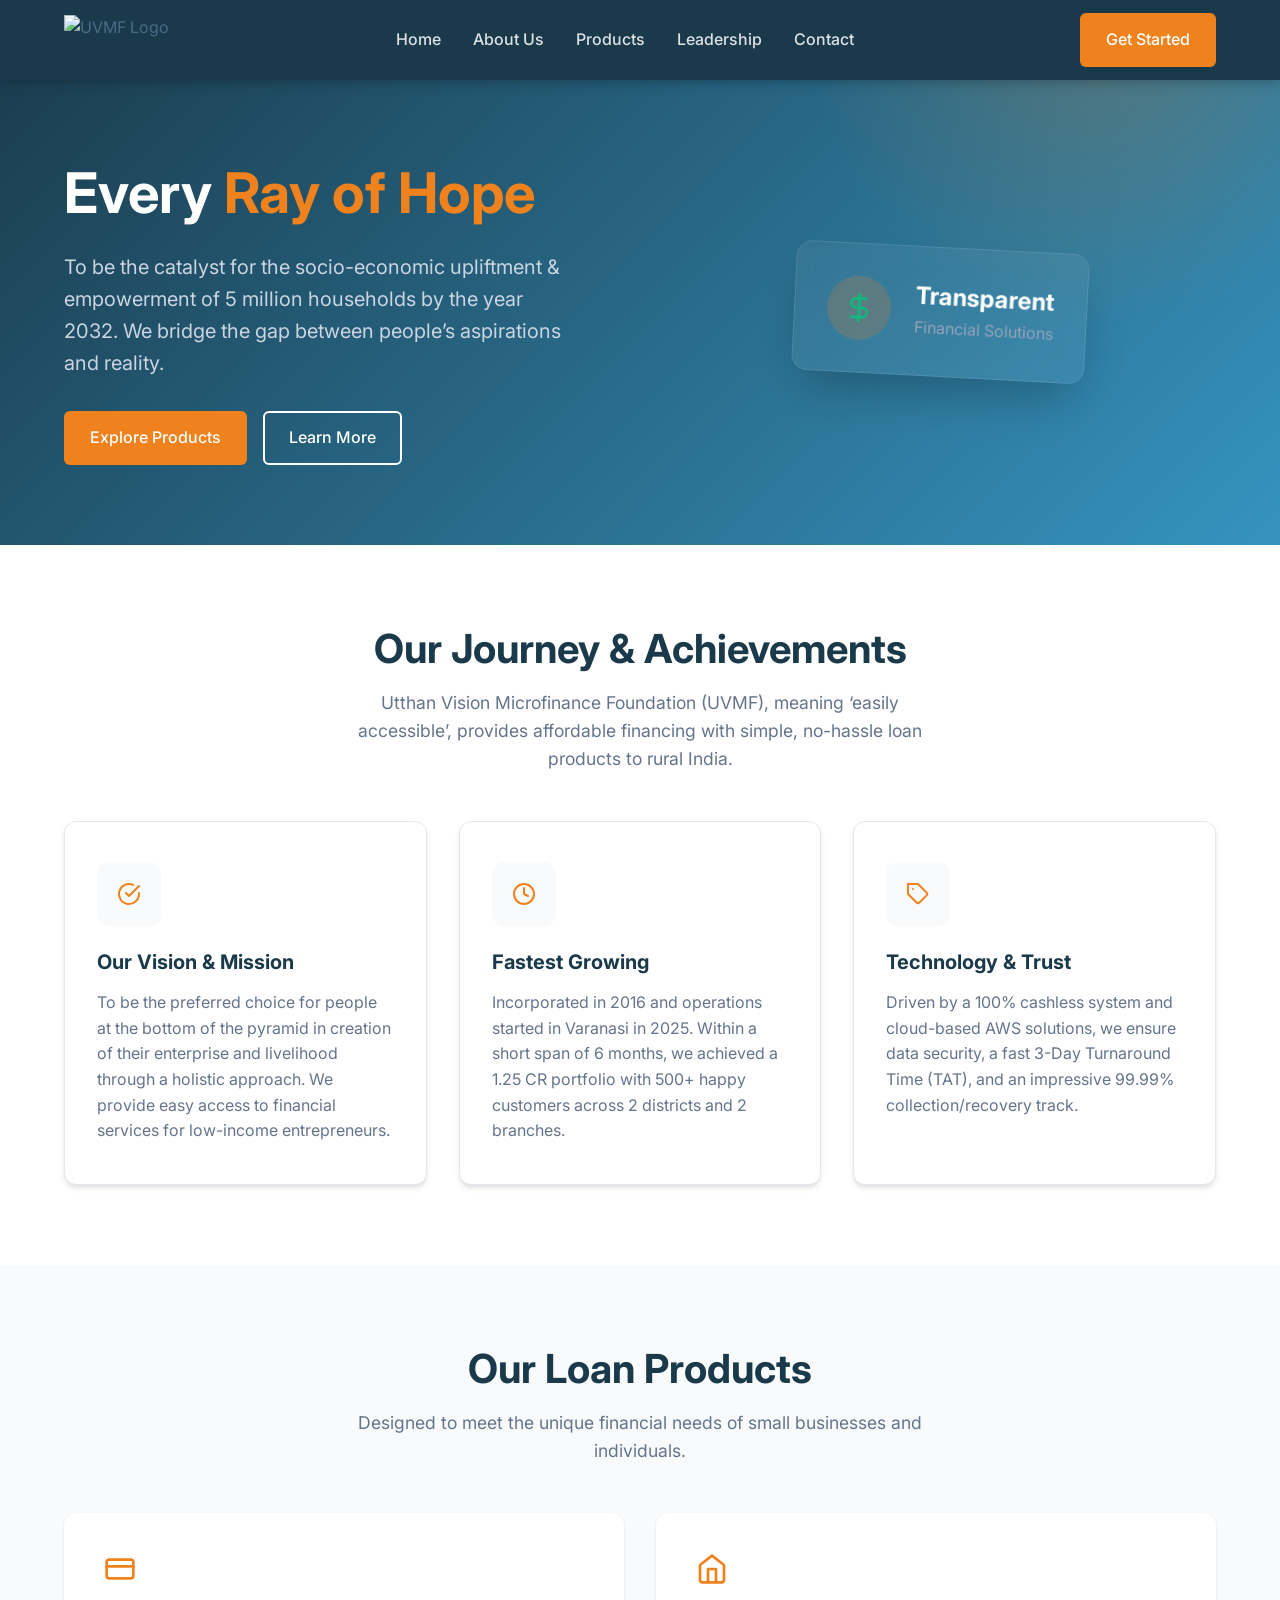
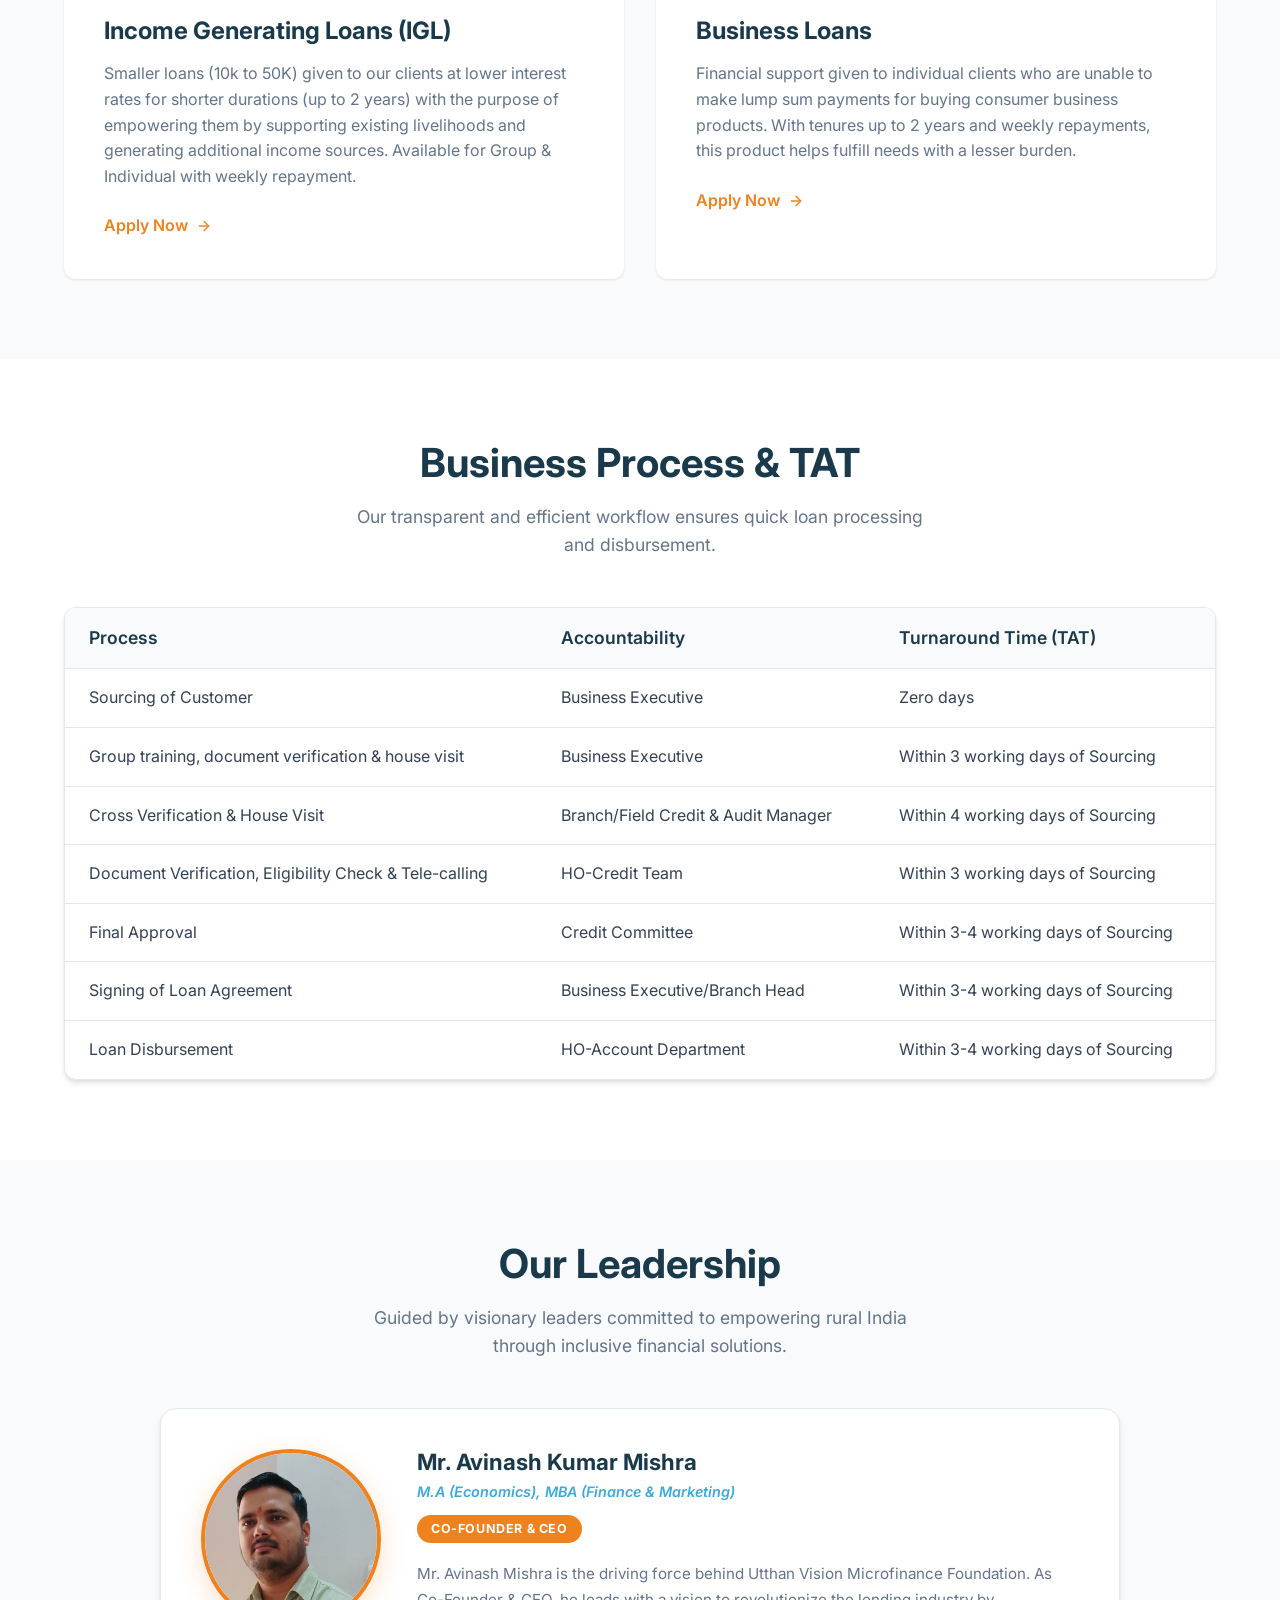
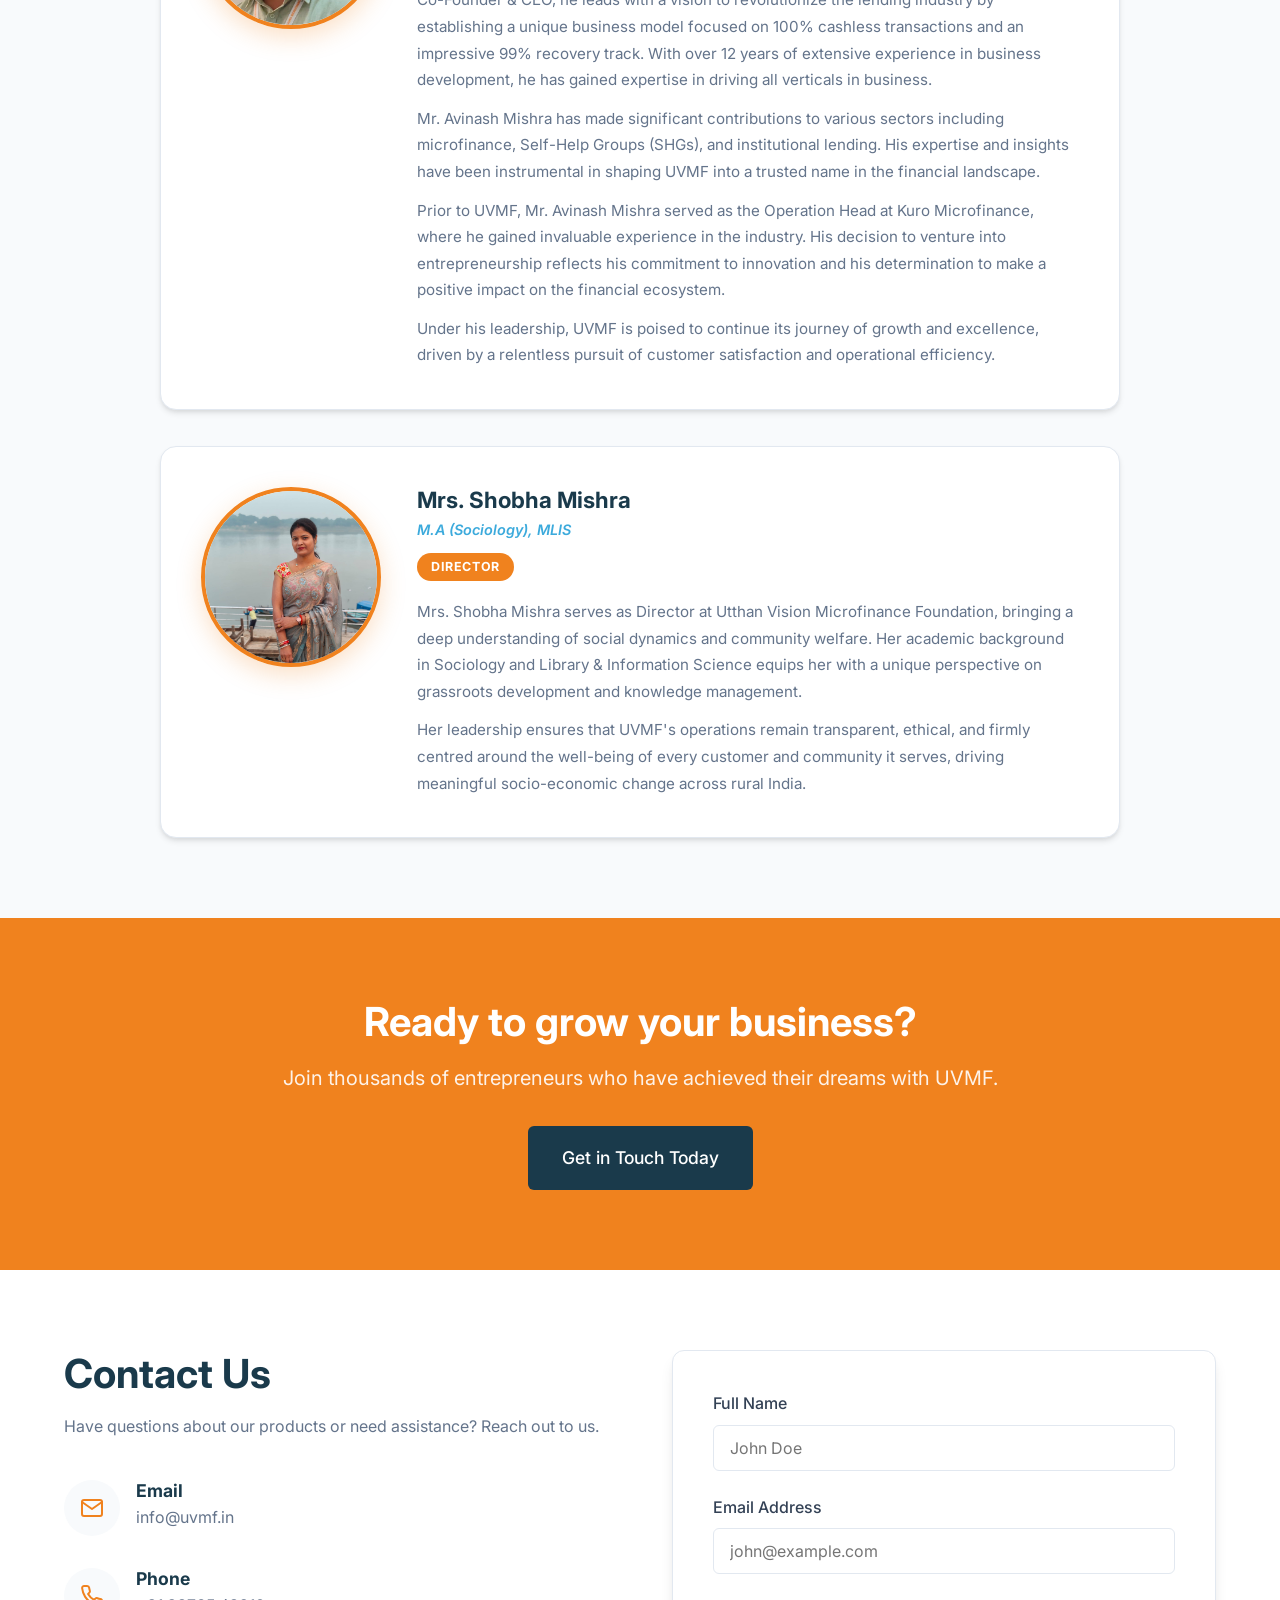
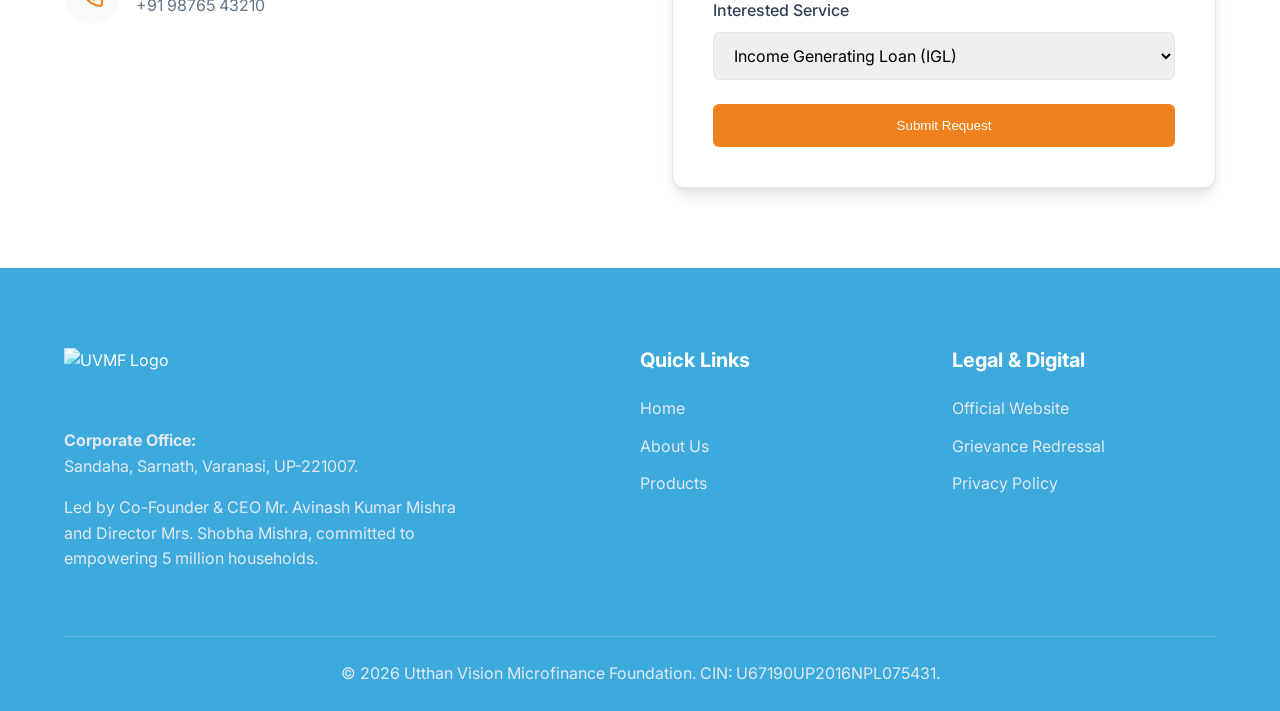
==== index.html @ 4f8762d7 "leadership" ====
<!DOCTYPE html>
<html lang="en">
<head>
    <meta charset="UTF-8">
    <meta name="viewport" content="width=device-width, initial-scale=1.0">
    <title>Utthan Vision Microfinance Foundation (UVMF)</title>
    <meta name="description" content="Utthan Vision Microfinance Foundation provides financial assistance and banking services to rural India, empowering entrepreneurs and small businesses.">
    <link rel="preconnect" href="https://fonts.googleapis.com">
    <link rel="preconnect" href="https://fonts.gstatic.com" crossorigin>
    <link href="https://fonts.googleapis.com/css2?family=Inter:wght@300;400;500;600;700&display=swap" rel="stylesheet">
    <link rel="stylesheet" href="styles.css">
</head>
<body>

    <!-- Header Navigation -->
    <header class="header">
        <div class="container header-container">
            <a href="#" class="logo">
                <img src="images/logo.png" alt="UVMF Logo" class="logo-img" style="height: 50px; width: auto; object-fit: contain;">
            </a>
            
            <nav class="navbar">
                <ul class="nav-links">
                    <li><a href="#home">Home</a></li>
                    <li><a href="#about">About Us</a></li>
                    <li><a href="#products">Products</a></li>
                    <li><a href="#leadership">Leadership</a></li>
                    <li><a href="#contact">Contact</a></li>
                </ul>
            </nav>

            <a href="#contact" class="btn btn-primary header-cta">Get Started</a>
            
            <button class="mobile-menu-btn" aria-label="Toggle menu">
                <svg width="24" height="24" viewBox="0 0 24 24" fill="none" stroke="currentColor" stroke-width="2" stroke-linecap="round" stroke-linejoin="round">
                    <line x1="3" y1="12" x2="21" y2="12"></line>
                    <line x1="3" y1="6" x2="21" y2="6"></line>
                    <line x1="3" y1="18" x2="21" y2="18"></line>
                </svg>
            </button>
        </div>
    </header>

    <!-- Mobile Menu Overlay -->
    <div class="mobile-menu-overlay">
        <div class="mobile-menu-content">
            <button class="close-menu-btn" aria-label="Close menu">
                <svg width="24" height="24" viewBox="0 0 24 24" fill="none" stroke="currentColor" stroke-width="2" stroke-linecap="round" stroke-linejoin="round">
                    <line x1="18" y1="6" x2="6" y2="18"></line>
                    <line x1="6" y1="6" x2="18" y2="18"></line>
                </svg>
            </button>
            <ul class="mobile-nav-links">
                <li><a href="#home">Home</a></li>
                <li><a href="#about">About Us</a></li>
                <li><a href="#products">Products</a></li>
                <li><a href="#leadership">Leadership</a></li>
                <li><a href="#contact">Contact</a></li>
            </ul>
        </div>
    </div>

    <main>
        <!-- Hero Section -->
        <section id="home" class="hero">
            <div class="hero-bg-overlay"></div>
            <div class="container hero-container">
                <div class="hero-content">
                    <h1>Every <span class="highlight">Ray of Hope</span></h1>
                    <p>To be the catalyst for the socio-economic upliftment & empowerment of 5 million households by the year 2032. We bridge the gap between people’s aspirations and reality.</p>
                    <div class="hero-buttons">
                        <a href="#products" class="btn btn-primary">Explore Products</a>
                        <a href="#about" class="btn btn-outline">Learn More</a>
                    </div>
                </div>
                <div class="hero-image">
                    <div class="glass-card stat-card">
                        <div class="stat-icon">
                            <svg width="32" height="32" viewBox="0 0 24 24" fill="none" stroke="#10b981" stroke-width="2" stroke-linecap="round" stroke-linejoin="round">
                                <path d="M12 2v20M17 5H9.5a3.5 3.5 0 0 0 0 7h5a3.5 3.5 0 0 1 0 7H6"></path>
                            </svg>
                        </div>
                        <div class="stat-info">
                            <h3>Transparent</h3>
                            <p>Financial Solutions</p>
                        </div>
                    </div>
                </div>
            </div>
        </section>

        <!-- About Section -->
        <section id="about" class="about section-padding">
            <div class="container">
                <div class="section-title">
                    <h2>Our Journey & Achievements</h2>
                    <p>Utthan Vision Microfinance Foundation (UVMF), meaning ‘easily accessible’, provides affordable financing with simple, no-hassle loan products to rural India.</p>
                </div>

                <div class="about-grid">
                    <div class="about-card">
                        <div class="icon-wrapper">
                            <svg width="24" height="24" viewBox="0 0 24 24" fill="none" stroke="currentColor" stroke-width="2" stroke-linecap="round" stroke-linejoin="round"><path d="M22 11.08V12a10 10 0 1 1-5.93-9.14"></path><polyline points="22 4 12 14.01 9 11.01"></polyline></svg>
                        </div>
                        <h3>Our Vision & Mission</h3>
                        <p>To be the preferred choice for people at the bottom of the pyramid in creation of their enterprise and livelihood through a holistic approach. We provide easy access to financial services for low-income entrepreneurs.</p>
                    </div>
                    
                    <div class="about-card">
                        <div class="icon-wrapper">
                            <svg width="24" height="24" viewBox="0 0 24 24" fill="none" stroke="currentColor" stroke-width="2" stroke-linecap="round" stroke-linejoin="round"><circle cx="12" cy="12" r="10"></circle><polyline points="12 6 12 12 16 14"></polyline></svg>
                        </div>
                        <h3>Fastest Growing</h3>
                        <p>Incorporated in 2016 and operations started in Varanasi in 2025. Within a short span of 6 months, we achieved a 1.25 CR portfolio with 500+ happy customers across 2 districts and 2 branches.</p>
                    </div>
                    
                    <div class="about-card">
                        <div class="icon-wrapper">
                            <svg width="24" height="24" viewBox="0 0 24 24" fill="none" stroke="currentColor" stroke-width="2" stroke-linecap="round" stroke-linejoin="round"><path d="M20.59 13.41l-7.17 7.17a2 2 0 0 1-2.83 0L2 12V2h10l8.59 8.59a2 2 0 0 1 0 2.82z"></path><line x1="7" y1="7" x2="7.01" y2="7"></line></svg>
                        </div>
                        <h3>Technology & Trust</h3>
                        <p>Driven by a 100% cashless system and cloud-based AWS solutions, we ensure data security, a fast 3-Day Turnaround Time (TAT), and an impressive 99.99% collection/recovery track.</p>
                    </div>
                </div>
            </div>
        </section>

        <!-- Products Section -->
        <section id="products" class="products section-padding bg-light">
            <div class="container">
                <div class="section-title">
                    <h2>Our Loan Products</h2>
                    <p>Designed to meet the unique financial needs of small businesses and individuals.</p>
                </div>

                <div class="products-grid" style="grid-template-columns: repeat(2, 1fr);">
                    <!-- Product 1 -->
                    <div class="product-card">
                        <div class="product-icon">
                            <svg width="32" height="32" viewBox="0 0 24 24" fill="none" stroke="currentColor" stroke-width="2" stroke-linecap="round" stroke-linejoin="round"><rect x="2" y="5" width="20" height="14" rx="2"></rect><line x1="2" y1="10" x2="22" y2="10"></line></svg>
                        </div>
                        <h3>Income Generating Loans (IGL)</h3>
                        <p>Smaller loans (10k to 50K) given to our clients at lower interest rates for shorter durations (up to 2 years) with the purpose of empowering them by supporting existing livelihoods and generating additional income sources. Available for Group & Individual with weekly repayment.</p>
                        <a href="#contact" class="btn-link">Apply Now 
                            <svg width="16" height="16" viewBox="0 0 24 24" fill="none" stroke="currentColor" stroke-width="2" stroke-linecap="round" stroke-linejoin="round"><line x1="5" y1="12" x2="19" y2="12"></line><polyline points="12 5 19 12 12 19"></polyline></svg>
                        </a>
                    </div>

                    <!-- Product 2 -->
                    <div class="product-card">
                        <div class="product-icon">
                            <svg width="32" height="32" viewBox="0 0 24 24" fill="none" stroke="currentColor" stroke-width="2" stroke-linecap="round" stroke-linejoin="round"><path d="M3 9l9-7 9 7v11a2 2 0 0 1-2 2H5a2 2 0 0 1-2-2z"></path><polyline points="9 22 9 12 15 12 15 22"></polyline></svg>
                        </div>
                        <h3>Business Loans</h3>
                        <p>Financial support given to individual clients who are unable to make lump sum payments for buying consumer business products. With tenures up to 2 years and weekly repayments, this product helps fulfill needs with a lesser burden.</p>
                        <a href="#contact" class="btn-link">Apply Now 
                            <svg width="16" height="16" viewBox="0 0 24 24" fill="none" stroke="currentColor" stroke-width="2" stroke-linecap="round" stroke-linejoin="round"><line x1="5" y1="12" x2="19" y2="12"></line><polyline points="12 5 19 12 12 19"></polyline></svg>
                        </a>
                    </div>
                </div>
            </div>
        </section>

        <!-- Process Section -->
        <section id="process" class="process-section section-padding">
            <div class="container">
                <div class="section-title">
                    <h2>Business Process & TAT</h2>
                    <p>Our transparent and efficient workflow ensures quick loan processing and disbursement.</p>
                </div>
                
                <div class="table-responsive">
                    <table class="process-table">
                        <thead>
                            <tr>
                                <th>Process</th>
                                <th>Accountability</th>
                                <th>Turnaround Time (TAT)</th>
                            </tr>
                        </thead>
                        <tbody>
                            <tr>
                                <td>Sourcing of Customer</td>
                                <td>Business Executive</td>
                                <td>Zero days</td>
                            </tr>
                            <tr>
                                <td>Group training, document verification & house visit</td>
                                <td>Business Executive</td>
                                <td>Within 3 working days of Sourcing</td>
                            </tr>
                            <tr>
                                <td>Cross Verification & House Visit</td>
                                <td>Branch/Field Credit & Audit Manager</td>
                                <td>Within 4 working days of Sourcing</td>
                            </tr>
                            <tr>
                                <td>Document Verification, Eligibility Check & Tele-calling</td>
                                <td>HO-Credit Team</td>
                                <td>Within 3 working days of Sourcing</td>
                            </tr>
                            <tr>
                                <td>Final Approval</td>
                                <td>Credit Committee</td>
                                <td>Within 3-4 working days of Sourcing</td>
                            </tr>
                            <tr>
                                <td>Signing of Loan Agreement</td>
                                <td>Business Executive/Branch Head</td>
                                <td>Within 3-4 working days of Sourcing</td>
                            </tr>
                            <tr>
                                <td>Loan Disbursement</td>
                                <td>HO-Account Department</td>
                                <td>Within 3-4 working days of Sourcing</td>
                            </tr>
                        </tbody>
                    </table>
                </div>
            </div>
        </section>

        <!-- Leadership Section -->
        <section id="leadership" class="leadership-section section-padding bg-light">
            <div class="container">
                <div class="section-title">
                    <h2>Our Leadership</h2>
                    <p>Guided by visionary leaders committed to empowering rural India through inclusive financial solutions.</p>
                </div>
                <div class="leadership-grid">

                    <!-- Avinash -->
                    <div class="leader-card">
                        <div class="leader-photo-wrap">
                            <img src="images/Avinash.jpeg" alt="Mr. Avinash Kumar Mishra" class="leader-photo">
                        </div>
                        <div class="leader-info">
                            <h3>Mr. Avinash Kumar Mishra</h3>
                            <p class="leader-quals">M.A (Economics), MBA (Finance &amp; Marketing)</p>
                            <span class="leader-role">Co-Founder &amp; CEO</span>
                            <div class="leader-bio">
                                <p>Mr. Avinash Mishra is the driving force behind Utthan Vision Microfinance Foundation. As Co-Founder &amp; CEO, he leads with a vision to revolutionize the lending industry by establishing a unique business model focused on 100% cashless transactions and an impressive 99% recovery track. With over 12 years of extensive experience in business development, he has gained expertise in driving all verticals in business.</p>
                                <p>Mr. Avinash Mishra has made significant contributions to various sectors including microfinance, Self-Help Groups (SHGs), and institutional lending. His expertise and insights have been instrumental in shaping UVMF into a trusted name in the financial landscape.</p>
                                <p>Prior to UVMF, Mr. Avinash Mishra served as the Operation Head at Kuro Microfinance, where he gained invaluable experience in the industry. His decision to venture into entrepreneurship reflects his commitment to innovation and his determination to make a positive impact on the financial ecosystem.</p>
                                <p>Under his leadership, UVMF is poised to continue its journey of growth and excellence, driven by a relentless pursuit of customer satisfaction and operational efficiency.</p>
                            </div>
                        </div>
                    </div>

                    <!-- Shobha -->
                    <div class="leader-card">
                        <div class="leader-photo-wrap">
                            <img src="images/Shobha.jpeg" alt="Mrs. Shobha Mishra" class="leader-photo">
                        </div>
                        <div class="leader-info">
                            <h3>Mrs. Shobha Mishra</h3>
                            <p class="leader-quals">M.A (Sociology), MLIS</p>
                            <span class="leader-role">Director</span>
                            <div class="leader-bio">
                                <p>Mrs. Shobha Mishra serves as Director at Utthan Vision Microfinance Foundation, bringing a deep understanding of social dynamics and community welfare. Her academic background in Sociology and Library &amp; Information Science equips her with a unique perspective on grassroots development and knowledge management.</p>
                                <p>Her leadership ensures that UVMF's operations remain transparent, ethical, and firmly centred around the well-being of every customer and community it serves, driving meaningful socio-economic change across rural India.</p>
                            </div>
                        </div>
                    </div>

                </div>
            </div>
        </section>

        <!-- CTA Section -->
        <section class="cta-section">
            <div class="container cta-container">
                <h2>Ready to grow your business?</h2>
                <p>Join thousands of entrepreneurs who have achieved their dreams with UVMF.</p>
                <a href="#contact" class="btn btn-primary btn-lg">Get in Touch Today</a>
            </div>
        </section>

        <!-- Contact Section -->
        <section id="contact" class="contact section-padding">
            <div class="container">
                <div class="contact-grid">
                    <div class="contact-info">
                        <h2>Contact Us</h2>
                        <p>Have questions about our products or need assistance? Reach out to us.</p>
                        
                        <div class="contact-item">
                            <div class="icon">
                                <svg width="24" height="24" viewBox="0 0 24 24" fill="none" stroke="currentColor" stroke-width="2" stroke-linecap="round" stroke-linejoin="round"><path d="M4 4h16c1.1 0 2 .9 2 2v12c0 1.1-.9 2-2 2H4c-1.1 0-2-.9-2-2V6c0-1.1.9-2 2-2z"></path><polyline points="22,6 12,13 2,6"></polyline></svg>
                            </div>
                            <div>
                                <h4>Email</h4>
                                <p><a href="mailto:info@uvmf.in">info@uvmf.in</a></p>
                            </div>
                        </div>

                        <div class="contact-item">
                            <div class="icon">
                                <svg width="24" height="24" viewBox="0 0 24 24" fill="none" stroke="currentColor" stroke-width="2" stroke-linecap="round" stroke-linejoin="round"><path d="M22 16.92v3a2 2 0 0 1-2.18 2 19.79 19.79 0 0 1-8.63-3.07 19.5 19.5 0 0 1-6-6 19.79 19.79 0 0 1-3.07-8.67A2 2 0 0 1 4.11 2h3a2 2 0 0 1 2 1.72 12.84 12.84 0 0 0 .7 2.81 2 2 0 0 1-.45 2.11L8.09 9.91a16 16 0 0 0 6 6l1.27-1.27a2 2 0 0 1 2.11-.45 12.84 12.84 0 0 0 2.81.7A2 2 0 0 1 22 16.92z"></path></svg>
                            </div>
                            <div>
                                <h4>Phone</h4>
                                <p><a href="tel:+919876543210">+91 98765 43210</a></p>
                            </div>
                        </div>
                    </div>
                    
                    <form class="contact-form">
                        <div class="form-group">
                            <label for="name">Full Name</label>
                            <input type="text" id="name" placeholder="John Doe" required>
                        </div>
                        <div class="form-group">
                            <label for="email">Email Address</label>
                            <input type="email" id="email" placeholder="john@example.com" required>
                        </div>
                        <div class="form-group">
                            <label for="service">Interested Service</label>
                            <select id="service">
                                <option value="igl">Income Generating Loan (IGL)</option>
                                <option value="business">Business Loan</option>
                                <option value="other">Other Inquiry</option>
                            </select>
                        </div>
                        <button type="submit" class="btn btn-primary btn-block">Submit Request</button>
                    </form>
                </div>
            </div>
        </section>
    </main>

    <!-- Footer -->
    <footer class="footer">
        <div class="container">
            <div class="footer-grid">
                <div class="footer-col">
                    <a href="#" class="footer-logo">
                        <img src="images/logo.png" alt="UVMF Logo" class="logo-img footer-logo-img">
                    </a>
                    <p style="margin-top: 16px;"><strong>Corporate Office:</strong><br>Sandaha, Sarnath, Varanasi, UP-221007.</p>
                    <p style="margin-top: 16px;">Led by Co-Founder &amp; CEO Mr. Avinash Kumar Mishra and Director Mrs. Shobha Mishra, committed to empowering 5 million households.</p>
                </div>
                <div class="footer-col">
                    <h4>Quick Links</h4>
                    <ul>
                        <li><a href="#home">Home</a></li>
                        <li><a href="#about">About Us</a></li>
                        <li><a href="#products">Products</a></li>
                    </ul>
                </div>
                <div class="footer-col">
                    <h4>Legal & Digital</h4>
                    <ul>
                        <li><a href="http://www.utthanvision.com/" target="_blank">Official Website</a></li>
                        <li><a href="#">Grievance Redressal</a></li>
                        <li><a href="#">Privacy Policy</a></li>
                    </ul>
                </div>
            </div>
            <div class="footer-bottom">
                <p>&copy; 2026 Utthan Vision Microfinance Foundation. CIN: U67190UP2016NPL075431.</p>
            </div>
        </div>
    </footer>

    <script src="script.js"></script>
</body>
</html>
---- styles.css ----
/* =========================================
   CSS Reset & Variables
   ========================================= */
:root {
    /* Colors */
    --primary: #1a3a4b; /* Deep Logo Blue */
    --secondary: #f0821e; /* Logo Orange */
    --secondary-hover: #d36e14;
    --accent: #3caadc; /* Light Logo Blue */
    --bg-light: #f8fafc;
    --text-main: #334155;
    --text-light: #64748b;
    --white: #ffffff;
    --border-color: #e2e8f0;
    
    /* Typography */
    --font-main: 'Inter', sans-serif;
    
    /* Transitions */
    --transition: all 0.3s ease;
    
    /* Shadows */
    --shadow-sm: 0 1px 3px rgba(0,0,0,0.1);
    --shadow-md: 0 4px 6px -1px rgba(0,0,0,0.1), 0 2px 4px -1px rgba(0,0,0,0.06);
    --shadow-lg: 0 10px 15px -3px rgba(0,0,0,0.1), 0 4px 6px -2px rgba(0,0,0,0.05);
}

* {
    margin: 0;
    padding: 0;
    box-sizing: border-box;
}

html {
    scroll-behavior: smooth;
}

body {
    font-family: var(--font-main);
    color: var(--text-main);
    line-height: 1.6;
    background-color: var(--white);
    overflow-x: hidden;
}

h1, h2, h3, h4, h5, h6 {
    color: var(--primary);
    font-weight: 700;
    line-height: 1.2;
}

a {
    text-decoration: none;
    color: inherit;
    transition: var(--transition);
}

ul {
    list-style: none;
}

img {
    max-width: 100%;
    height: auto;
}

.container {
    max-width: 1200px;
    margin: 0 auto;
    padding: 0 24px;
}

.section-padding {
    padding: 80px 0;
}

.section-title {
    text-align: center;
    max-width: 600px;
    margin: 0 auto 48px;
}

.section-title h2 {
    font-size: 2.5rem;
    margin-bottom: 16px;
}

.section-title p {
    color: var(--text-light);
    font-size: 1.1rem;
}

.bg-light {
    background-color: var(--bg-light);
}

/* =========================================
   Buttons
   ========================================= */
.btn {
    display: inline-block;
    padding: 12px 24px;
    border-radius: 6px;
    font-weight: 500;
    cursor: pointer;
    text-align: center;
    border: 2px solid transparent;
    transition: var(--transition);
}

.btn-primary {
    background-color: var(--secondary);
    color: var(--white);
}

.btn-primary:hover {
    background-color: var(--secondary-hover);
    transform: translateY(-2px);
    box-shadow: var(--shadow-md);
}

.btn-outline {
    background-color: transparent;
    border-color: var(--white);
    color: var(--white);
}

.btn-outline:hover {
    background-color: rgba(255, 255, 255, 0.1);
    transform: translateY(-2px);
}

.btn-block {
    display: block;
    width: 100%;
}

.btn-lg {
    padding: 16px 32px;
    font-size: 1.1rem;
}

.btn-link {
    display: inline-flex;
    align-items: center;
    color: var(--secondary);
    font-weight: 600;
    gap: 8px;
}

.btn-link:hover {
    color: var(--primary);
}

.btn-link:hover svg {
    transform: translateX(4px);
}

.btn-link svg {
    transition: var(--transition);
}

/* =========================================
   Header & Navigation
   ========================================= */
.header {
    position: fixed;
    top: 0;
    left: 0;
    width: 100%;
    background-color: var(--primary);
    box-shadow: 0 2px 12px rgba(0,0,0,0.25);
    z-index: 1000;
    height: 80px;
    transition: var(--transition);
}

.header-container {
    display: flex;
    justify-content: space-between;
    align-items: center;
    height: 100%;
}

.logo {
    display: flex;
    align-items: center;
}

.logo-text {
    font-size: 1.5rem;
    font-weight: 700;
    color: var(--primary);
    letter-spacing: -0.5px;
}

/* Transparent logo — mix-blend-mode:screen makes any white/light
   background invisible on dark surfaces (header & footer) */
.logo-img {
    mix-blend-mode: screen;
    background: transparent;
    display: block;
}

/* Footer logo sizing */
.footer-logo {
    display: inline-block;
    margin-bottom: 4px;
}

.footer-logo-img {
    height: 60px;
    width: auto;
    object-fit: contain;
}

.navbar .nav-links {
    display: flex;
    gap: 32px;
}

.navbar .nav-links a {
    color: rgba(255,255,255,0.85);
    font-weight: 500;
}

.navbar .nav-links a:hover {
    color: var(--secondary);
}

.mobile-menu-btn {
    display: none;
    background: none;
    border: none;
    color: var(--white);
    cursor: pointer;
    padding: 8px;
    border-radius: 6px;
    transition: var(--transition);
}

.mobile-menu-btn:hover {
    background-color: rgba(255,255,255,0.1);
}

/* Mobile Menu Overlay */
.mobile-menu-overlay {
    position: fixed;
    top: 0;
    left: 0;
    width: 100%;
    height: 100vh;
    background-color: var(--white);
    z-index: 2000;
    transform: translateX(100%);
    transition: transform 0.4s cubic-bezier(0.77, 0, 0.175, 1);
    display: flex;
    align-items: center;
    justify-content: center;
}

.mobile-menu-overlay.active {
    transform: translateX(0);
}

.close-menu-btn {
    position: absolute;
    top: 24px;
    right: 24px;
    background: none;
    border: none;
    color: var(--primary);
    cursor: pointer;
}

.mobile-nav-links {
    text-align: center;
    display: flex;
    flex-direction: column;
    gap: 32px;
}

.mobile-nav-links a {
    font-size: 2rem;
    font-weight: 700;
    color: var(--primary);
}

.mobile-nav-links a:hover {
    color: var(--secondary);
}

/* =========================================
   Hero Section
   ========================================= */
.hero {
    position: relative;
    padding-top: 160px;
    padding-bottom: 80px;
    background-color: var(--primary);
    color: var(--white);
    overflow: hidden;
}

.hero-bg-overlay {
    position: absolute;
    top: 0;
    left: 0;
    width: 100%;
    height: 100%;
    background: linear-gradient(135deg, rgba(26,58,75,1) 0%, rgba(60,170,220,0.8) 100%);
    z-index: 1;
}

.hero::after {
    content: '';
    position: absolute;
    top: -50%;
    right: -10%;
    width: 600px;
    height: 600px;
    background: radial-gradient(circle, rgba(240,130,30,0.2) 0%, rgba(255,255,255,0) 70%);
    z-index: 1;
}

.hero-container {
    position: relative;
    z-index: 2;
    display: grid;
    grid-template-columns: 1fr 1fr;
    gap: 48px;
    align-items: center;
}

.hero-content h1 {
    color: var(--white);
    font-size: 3.5rem;
    margin-bottom: 24px;
}

.hero-content .highlight {
    color: var(--secondary);
}

.hero-content p {
    font-size: 1.25rem;
    color: #cbd5e1;
    margin-bottom: 32px;
    max-width: 500px;
}

.hero-buttons {
    display: flex;
    gap: 16px;
}

.hero-image {
    display: flex;
    justify-content: center;
    align-items: center;
}

.glass-card {
    background: rgba(255, 255, 255, 0.05);
    backdrop-filter: blur(10px);
    -webkit-backdrop-filter: blur(10px);
    border: 1px solid rgba(255, 255, 255, 0.1);
    padding: 32px;
    border-radius: 16px;
    display: flex;
    align-items: center;
    gap: 24px;
    box-shadow: 0 25px 50px -12px rgba(0, 0, 0, 0.25);
    transform: rotate(3deg);
    transition: var(--transition);
}

.glass-card:hover {
    transform: rotate(0deg) translateY(-10px);
}

.stat-icon {
    background-color: rgba(240, 130, 30, 0.2);
    padding: 16px;
    border-radius: 50%;
    display: flex;
    align-items: center;
    justify-content: center;
}

.stat-info h3 {
    color: var(--white);
    font-size: 1.5rem;
    margin-bottom: 4px;
}

.stat-info p {
    color: #94a3b8;
    margin: 0;
}

/* =========================================
   About Section
   ========================================= */
.about-grid {
    display: grid;
    grid-template-columns: repeat(3, 1fr);
    gap: 32px;
}

.about-card {
    background: var(--white);
    padding: 40px 32px;
    border-radius: 12px;
    box-shadow: var(--shadow-md);
    transition: var(--transition);
    border: 1px solid var(--border-color);
}

.about-card:hover {
    transform: translateY(-5px);
    box-shadow: var(--shadow-lg);
    border-color: var(--secondary);
}

.icon-wrapper {
    width: 64px;
    height: 64px;
    background-color: var(--bg-light);
    border-radius: 12px;
    display: flex;
    align-items: center;
    justify-content: center;
    color: var(--secondary);
    margin-bottom: 24px;
}

.about-card h3 {
    font-size: 1.25rem;
    margin-bottom: 16px;
}

.about-card p {
    color: var(--text-light);
}

/* =========================================
   Products Section
   ========================================= */
.products-grid {
    display: grid;
    grid-template-columns: repeat(3, 1fr);
    gap: 32px;
}

.product-card {
    background: var(--white);
    padding: 40px;
    border-radius: 12px;
    box-shadow: var(--shadow-sm);
    transition: var(--transition);
}

.product-card:hover {
    box-shadow: var(--shadow-md);
}

.product-icon {
    color: var(--secondary);
    margin-bottom: 24px;
}

.product-card h3 {
    font-size: 1.5rem;
    margin-bottom: 16px;
}

.product-card p {
    color: var(--text-light);
    margin-bottom: 24px;
}

/* =========================================
   Process Table Section
   ========================================= */
.process-section {
    background-color: var(--white);
}

.table-responsive {
    overflow-x: auto;
    background: var(--white);
    border-radius: 12px;
    box-shadow: var(--shadow-md);
    border: 1px solid var(--border-color);
}

.process-table {
    width: 100%;
    border-collapse: collapse;
    text-align: left;
}

.process-table th,
.process-table td {
    padding: 16px 24px;
    border-bottom: 1px solid var(--border-color);
}

.process-table th {
    background-color: var(--bg-light);
    color: var(--primary);
    font-weight: 600;
    font-size: 1.1rem;
}

.process-table tr:last-child td {
    border-bottom: none;
}

.process-table tr:hover td {
    background-color: var(--bg-light);
}

/* =========================================
   CTA Section
   ========================================= */
.cta-section {
    background-color: var(--secondary);
    padding: 80px 0;
    text-align: center;
    color: var(--white);
}

.cta-container h2 {
    color: var(--white);
    font-size: 2.5rem;
    margin-bottom: 16px;
}

.cta-container p {
    font-size: 1.25rem;
    margin-bottom: 32px;
    opacity: 0.9;
}

.cta-section .btn-primary {
    background-color: var(--primary);
}

.cta-section .btn-primary:hover {
    background-color: #1e293b;
}

/* =========================================
   Contact Section
   ========================================= */
.contact-grid {
    display: grid;
    grid-template-columns: 1fr 1fr;
    gap: 64px;
}

.contact-info h2 {
    font-size: 2.5rem;
    margin-bottom: 16px;
}

.contact-info > p {
    color: var(--text-light);
    margin-bottom: 40px;
}

.contact-item {
    display: flex;
    align-items: flex-start;
    gap: 16px;
    margin-bottom: 32px;
}

.contact-item .icon {
    color: var(--secondary);
    background-color: var(--bg-light);
    padding: 16px;
    border-radius: 50%;
    display: flex;
    align-items: center;
    justify-content: center;
}

.contact-item h4 {
    font-size: 1.1rem;
    margin-bottom: 4px;
}

.contact-item p, .contact-item a {
    color: var(--text-light);
}

.contact-item a:hover {
    color: var(--secondary);
}

.contact-form {
    background: var(--white);
    padding: 40px;
    border-radius: 12px;
    box-shadow: var(--shadow-lg);
    border: 1px solid var(--border-color);
}

.form-group {
    margin-bottom: 24px;
}

.form-group label {
    display: block;
    margin-bottom: 8px;
    font-weight: 500;
    color: var(--text-main);
}

.form-group input,
.form-group select {
    width: 100%;
    padding: 12px 16px;
    border: 1px solid var(--border-color);
    border-radius: 6px;
    font-family: inherit;
    font-size: 1rem;
    transition: var(--transition);
}

.form-group input:focus,
.form-group select:focus {
    outline: none;
    border-color: var(--secondary);
    box-shadow: 0 0 0 3px rgba(16, 185, 129, 0.1);
}

/* =========================================
   Leadership Section
   ========================================= */
.leadership-grid {
    display: grid;
    grid-template-columns: 1fr;
    gap: 36px;
    max-width: 960px;
    margin: 0 auto;
}

.leader-card {
    background: var(--white);
    border-radius: 16px;
    box-shadow: var(--shadow-md);
    border: 1px solid var(--border-color);
    overflow: hidden;
    transition: var(--transition);
    display: flex;
    flex-direction: row;
    align-items: flex-start;
    gap: 36px;
    padding: 40px 40px;
    text-align: left;
}

.leader-card:hover {
    transform: translateY(-6px);
    box-shadow: var(--shadow-lg);
    border-color: var(--secondary);
}

.leader-photo-wrap {
    width: 180px;
    height: 180px;
    border-radius: 50%;
    overflow: hidden;
    border: 4px solid var(--secondary);
    flex-shrink: 0;
    box-shadow: 0 8px 24px rgba(240, 130, 30, 0.25);
}

.leader-photo {
    width: 100%;
    height: 100%;
    object-fit: cover;
    object-position: top center;
    display: block;
}

.leader-info {
    flex: 1;
}

.leader-info h3 {
    font-size: 1.4rem;
    margin-bottom: 4px;
    color: var(--primary);
}

.leader-quals {
    color: var(--accent);
    font-size: 0.9rem;
    font-weight: 600;
    margin-bottom: 12px;
    font-style: italic;
}

.leader-role {
    display: inline-block;
    background-color: var(--secondary);
    color: var(--white);
    font-size: 0.78rem;
    font-weight: 700;
    letter-spacing: 0.6px;
    padding: 4px 14px;
    border-radius: 999px;
    margin-bottom: 18px;
    text-transform: uppercase;
}

.leader-bio p {
    color: var(--text-light);
    font-size: 0.95rem;
    line-height: 1.75;
    margin-bottom: 12px;
}

.leader-bio p:last-child {
    margin-bottom: 0;
}

/* =========================================
   Footer
   ========================================= */
.footer {
    background-color: var(--accent);
    color: var(--white);
    padding-top: 80px;
}

.footer-grid {
    display: grid;
    grid-template-columns: 2fr 1fr 1fr;
    gap: 48px;
    margin-bottom: 64px;
}

.footer-col h3 {
    color: var(--white);
    font-size: 1.5rem;
    margin-bottom: 24px;
}

.footer-col h4 {
    color: var(--white);
    font-size: 1.25rem;
    margin-bottom: 24px;
}

.footer-col p {
    color: #e2e8f0;
    max-width: 400px;
}

.footer-col ul {
    display: flex;
    flex-direction: column;
    gap: 12px;
}

.footer-col ul a {
    color: #e2e8f0;
}

.footer-col ul a:hover {
    color: var(--white);
    padding-left: 4px;
}

.footer-bottom {
    border-top: 1px solid rgba(255, 255, 255, 0.2);
    padding: 24px 0;
    text-align: center;
    color: #e2e8f0;
}

/* =========================================
   Responsive Design
   ========================================= */
@media (max-width: 992px) {
    .hero-container {
        grid-template-columns: 1fr;
        text-align: center;
    }

    .hero-content p {
        margin: 0 auto 32px;
    }

    .hero-buttons {
        justify-content: center;
        margin-bottom: 48px;
    }

    .about-grid {
        grid-template-columns: repeat(2, 1fr);
    }

    .products-grid {
        grid-template-columns: repeat(2, 1fr) !important;
    }

    .contact-grid {
        grid-template-columns: 1fr;
    }

    .leadership-grid {
        grid-template-columns: 1fr;
    }
}

@media (max-width: 768px) {
    .leader-photo-wrap {
        width: 130px;
        height: 130px;
        margin: 0 auto 20px;
    }

    .leader-card {
        flex-direction: column;
        align-items: center;
        text-align: center;
        padding: 32px 24px 28px;
    }

    .leader-info {
        text-align: left;
    }

    .header {
        height: 64px;
    }

    .header-cta {
        display: none;
    }

    .navbar {
        display: none;
    }

    .mobile-menu-btn {
        display: block;
    }

    .section-padding {
        padding: 56px 0;
    }

    .section-title {
        margin-bottom: 32px;
    }

    .section-title h2 {
        font-size: 1.75rem;
    }

    .section-title p {
        font-size: 1rem;
    }

    .hero {
        padding-top: 100px;
        padding-bottom: 56px;
    }

    .hero-content h1 {
        font-size: 2.2rem;
    }

    .hero-content p {
        font-size: 1.05rem;
    }

    .glass-card {
        transform: rotate(0deg);
        margin-top: 24px;
    }

    .about-grid {
        grid-template-columns: 1fr;
    }

    .about-card {
        padding: 28px 24px;
    }

    .products-grid {
        grid-template-columns: 1fr !important;
    }

    .product-card {
        padding: 28px 24px;
    }

    .contact-form {
        padding: 28px 20px;
    }

    .contact-info h2 {
        font-size: 1.75rem;
    }

    .cta-section {
        padding: 56px 0;
    }

    .cta-container h2 {
        font-size: 1.75rem;
    }

    .cta-container p {
        font-size: 1rem;
    }

    .footer-grid {
        grid-template-columns: 1fr;
        gap: 32px;
        margin-bottom: 40px;
    }

    .footer {
        padding-top: 48px;
    }

    .process-table th,
    .process-table td {
        padding: 12px 16px;
        font-size: 0.9rem;
    }
}

@media (max-width: 480px) {
    .container {
        padding: 0 16px;
    }

    .hero-content h1 {
        font-size: 1.85rem;
    }

    .hero-buttons {
        flex-direction: column;
        width: 100%;
    }
    
    .hero-buttons .btn {
        width: 100%;
        text-align: center;
    }

    .section-title h2 {
        font-size: 1.5rem;
    }

    .cta-container h2 {
        font-size: 1.5rem;
    }

    .contact-form {
        padding: 20px 16px;
    }

    .contact-item {
        gap: 12px;
        margin-bottom: 24px;
    }

    .glass-card {
        padding: 20px;
        gap: 16px;
    }

    .footer-bottom p {
        font-size: 0.85rem;
    }
}
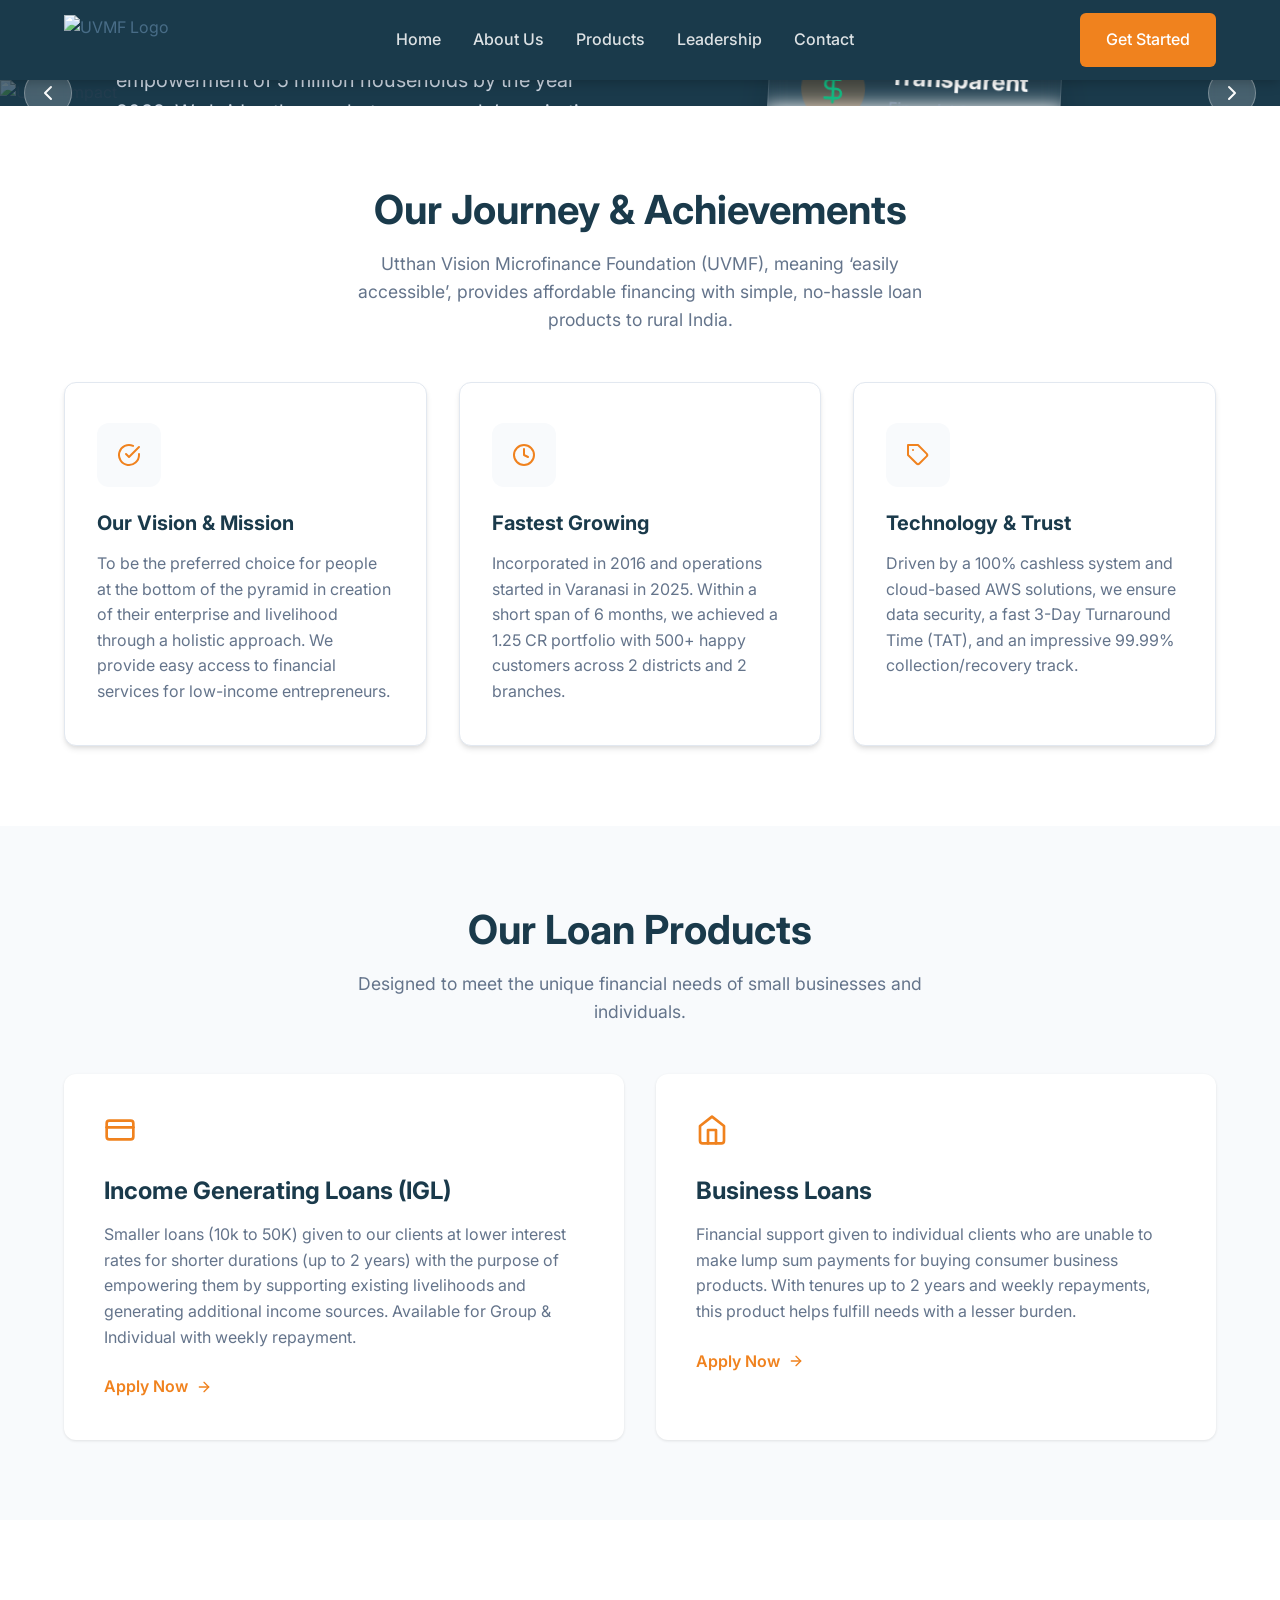
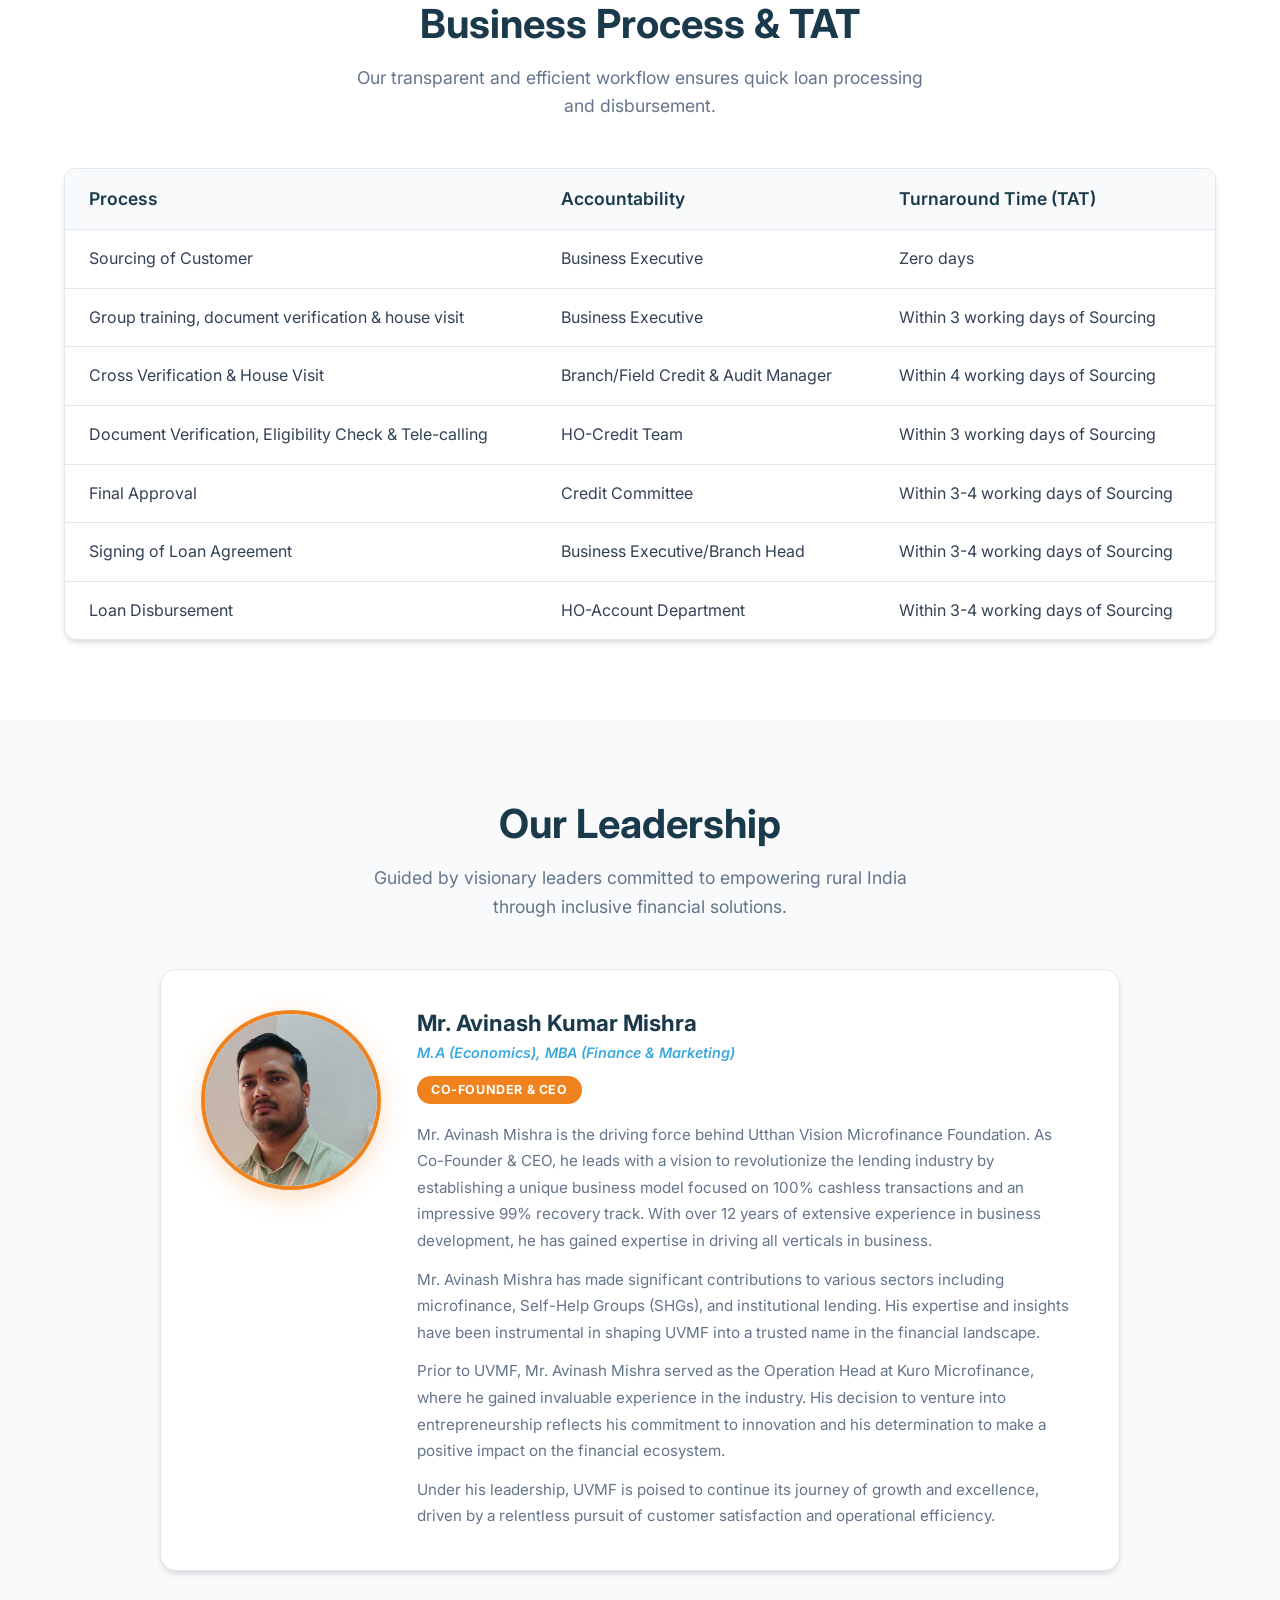
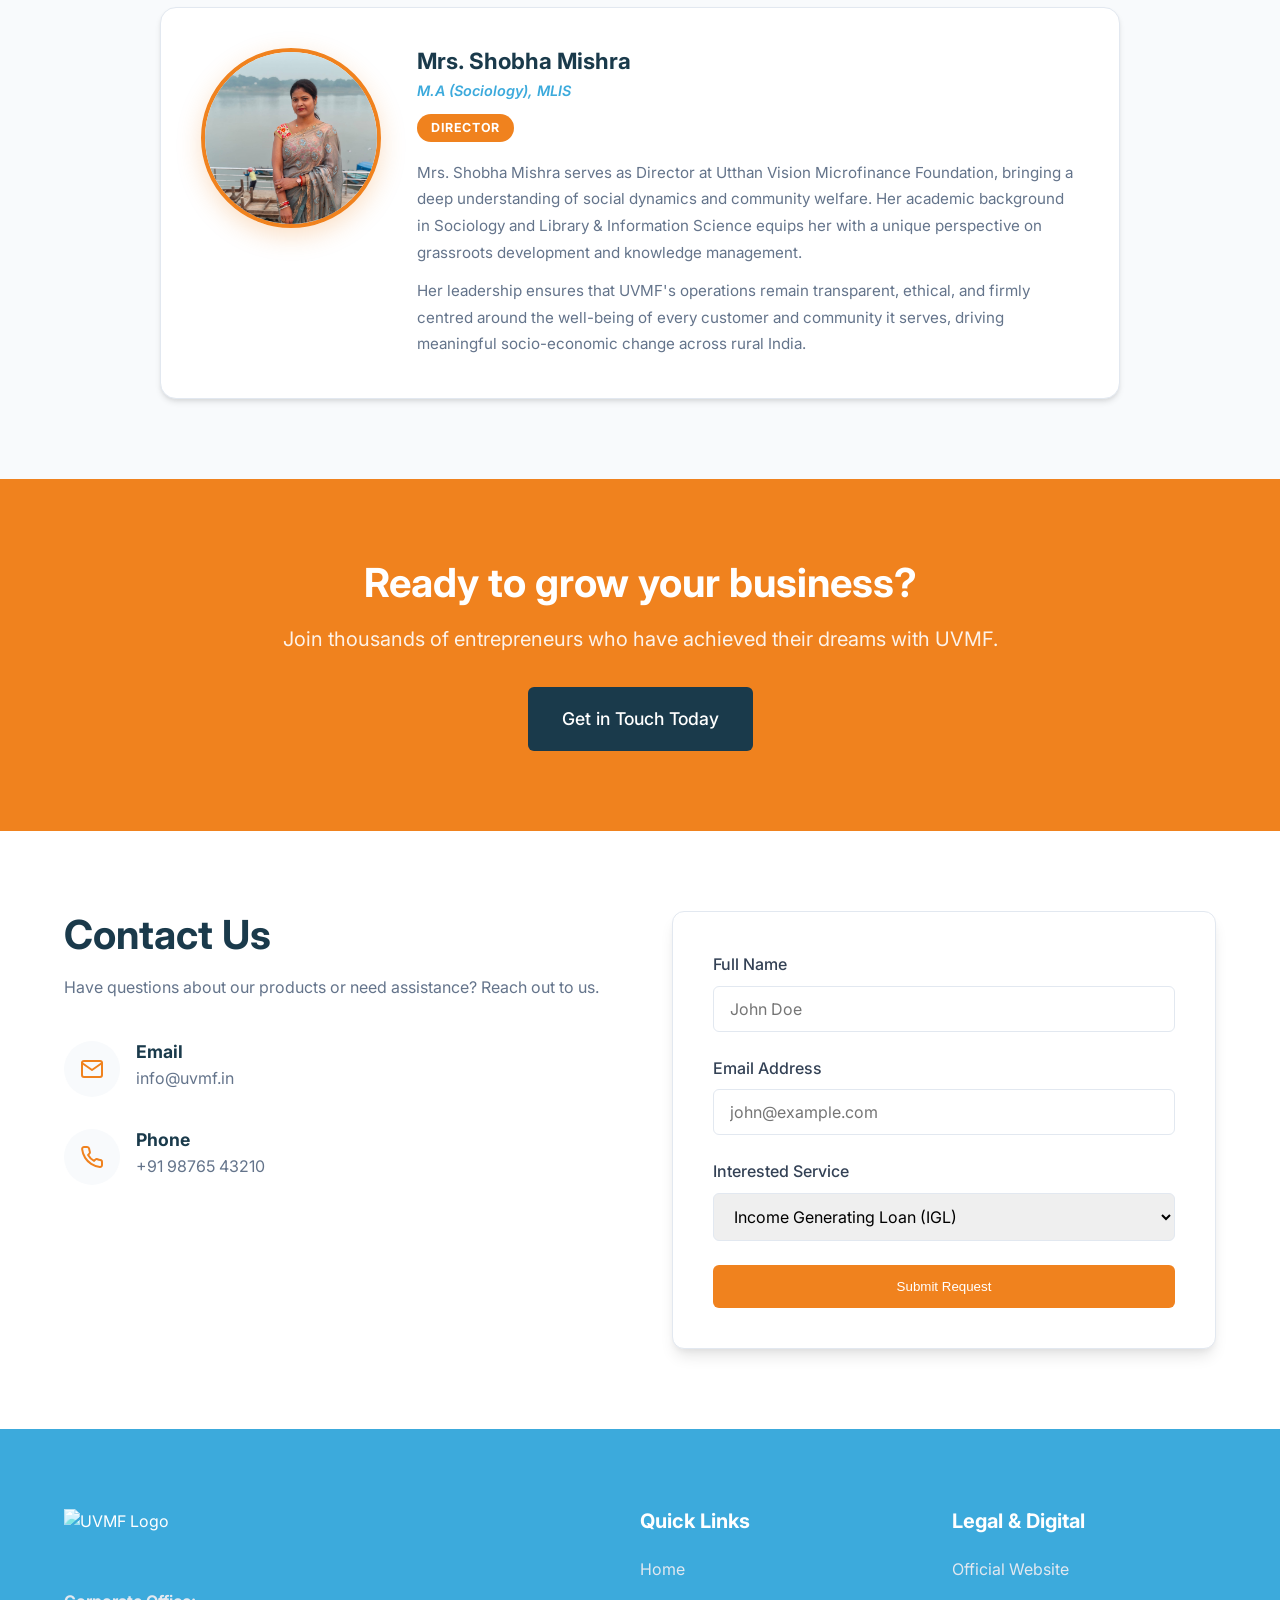
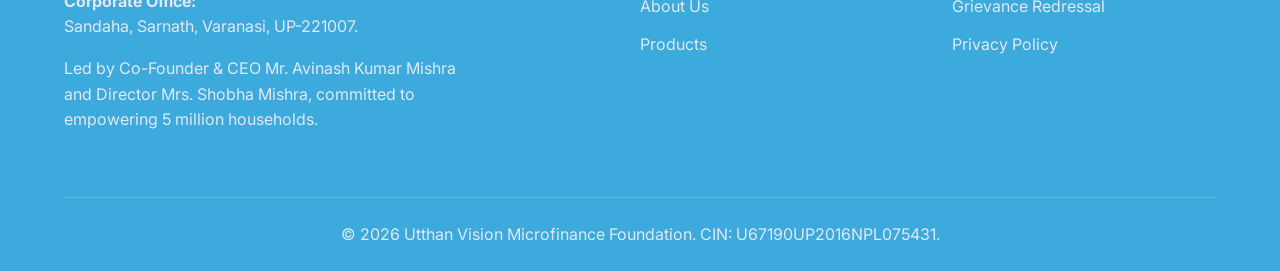
==== commit 568a2845: "favicon" ====
--- a/index.html
+++ b/index.html
@@ -9,6 +9,7 @@
     <link rel="preconnect" href="https://fonts.gstatic.com" crossorigin>
     <link href="https://fonts.googleapis.com/css2?family=Inter:wght@300;400;500;600;700&display=swap" rel="stylesheet">
     <link rel="stylesheet" href="styles.css">
+    <link rel="icon" type="image/png" href="images/Favicon.png">
 </head>
 <body>
 
@@ -61,30 +62,115 @@
     </div>
 
     <main>
-        <!-- Hero Section -->
-        <section id="home" class="hero">
-            <div class="hero-bg-overlay"></div>
-            <div class="container hero-container">
-                <div class="hero-content">
-                    <h1>Every <span class="highlight">Ray of Hope</span></h1>
-                    <p>To be the catalyst for the socio-economic upliftment & empowerment of 5 million households by the year 2032. We bridge the gap between people’s aspirations and reality.</p>
-                    <div class="hero-buttons">
-                        <a href="#products" class="btn btn-primary">Explore Products</a>
-                        <a href="#about" class="btn btn-outline">Learn More</a>
-                    </div>
-                </div>
-                <div class="hero-image">
-                    <div class="glass-card stat-card">
-                        <div class="stat-icon">
-                            <svg width="32" height="32" viewBox="0 0 24 24" fill="none" stroke="#10b981" stroke-width="2" stroke-linecap="round" stroke-linejoin="round">
-                                <path d="M12 2v20M17 5H9.5a3.5 3.5 0 0 0 0 7h5a3.5 3.5 0 0 1 0 7H6"></path>
-                            </svg>
-                        </div>
-                        <div class="stat-info">
-                            <h3>Transparent</h3>
-                            <p>Financial Solutions</p>
-                        </div>
-                    </div>
+        <!-- Hero Section (Carousel) -->
+        <section id="home" class="hero-carousel">
+            <div class="carousel-container">
+                
+                <!-- Slide 1 -->
+                <div class="carousel-slide active">
+                    <img src="images/image1.png" alt="UVMF Impact" class="slide-image">
+                    <div class="carousel-overlay">
+                        <div class="container hero-container">
+                            <div class="hero-content">
+                                <h1>Every <span class="highlight">Ray of Hope</span></h1>
+                                <p>To be the catalyst for the socio-economic upliftment & empowerment of 5 million households by the year 2032. We bridge the gap between people’s aspirations and reality.</p>
+                                <div class="hero-buttons">
+                                    <a href="#products" class="btn btn-primary">Explore Products</a>
+                                    <a href="#about" class="btn btn-outline">Learn More</a>
+                                </div>
+                            </div>
+                            <div class="hero-image">
+                                <div class="glass-card stat-card">
+                                    <div class="stat-icon">
+                                        <svg width="32" height="32" viewBox="0 0 24 24" fill="none" stroke="#10b981" stroke-width="2" stroke-linecap="round" stroke-linejoin="round">
+                                            <path d="M12 2v20M17 5H9.5a3.5 3.5 0 0 0 0 7h5a3.5 3.5 0 0 1 0 7H6"></path>
+                                        </svg>
+                                    </div>
+                                    <div class="stat-info">
+                                        <h3>Transparent</h3>
+                                        <p>Financial Solutions</p>
+                                    </div>
+                                </div>
+                            </div>
+                        </div>
+                    </div>
+                </div>
+
+                <!-- Slide 2 -->
+                <div class="carousel-slide">
+                    <img src="images/image2.png" alt="Empowering Entrepreneurs" class="slide-image">
+                    <div class="carousel-overlay">
+                        <div class="container hero-container">
+                            <div class="hero-content">
+                                <h1>Empowering <span class="highlight">Entrepreneurs</span></h1>
+                                <p>We provide accessible capital to small businesses and individuals, fostering growth and creating new opportunities in rural communities.</p>
+                                <div class="hero-buttons">
+                                    <a href="#contact" class="btn btn-primary">Get a Loan</a>
+                                </div>
+                            </div>
+                        </div>
+                    </div>
+                </div>
+
+                <!-- Slide 3 -->
+                <div class="carousel-slide">
+                    <img src="images/image3.png" alt="Financial Inclusion" class="slide-image">
+                    <div class="carousel-overlay">
+                        <div class="container hero-container centered-hero">
+                            <div class="hero-content text-center">
+                                <h1>Driving <span class="highlight">Financial Inclusion</span></h1>
+                                <p>Committed to reaching the unbanked and ensuring equitable access to financial resources for all.</p>
+                            </div>
+                        </div>
+                    </div>
+                </div>
+
+                <!-- Slide 4 -->
+                <div class="carousel-slide">
+                    <img src="images/image4.png" alt="Technology Driven" class="slide-image">
+                    <div class="carousel-overlay">
+                        <div class="container hero-container">
+                            <div class="hero-content">
+                                <h1>100% <span class="highlight">Cashless System</span></h1>
+                                <p>Leveraging cutting-edge cloud technology for secure, efficient, and transparent financial transactions with a 3-Day TAT.</p>
+                                <div class="hero-buttons">
+                                    <a href="#about" class="btn btn-primary">Our Process</a>
+                                </div>
+                            </div>
+                        </div>
+                    </div>
+                </div>
+
+                <!-- Slide 5 -->
+                <div class="carousel-slide">
+                    <img src="images/image5.png" alt="Community Trust" class="slide-image">
+                    <div class="carousel-overlay">
+                        <div class="container hero-container centered-hero">
+                            <div class="hero-content text-center">
+                                <h1>Building <span class="highlight">Trust</span></h1>
+                                <p>Our 99.99% collection track record stands as a testament to our transparent operations and strong community relationships.</p>
+                                <div class="hero-buttons" style="justify-content: center;">
+                                    <a href="#leadership" class="btn btn-primary">Meet Our Leaders</a>
+                                </div>
+                            </div>
+                        </div>
+                    </div>
+                </div>
+
+                <!-- Carousel Controls -->
+                <button class="carousel-btn prev-btn" aria-label="Previous slide">
+                    <svg width="24" height="24" viewBox="0 0 24 24" fill="none" stroke="currentColor" stroke-width="2" stroke-linecap="round" stroke-linejoin="round"><polyline points="15 18 9 12 15 6"></polyline></svg>
+                </button>
+                <button class="carousel-btn next-btn" aria-label="Next slide">
+                    <svg width="24" height="24" viewBox="0 0 24 24" fill="none" stroke="currentColor" stroke-width="2" stroke-linecap="round" stroke-linejoin="round"><polyline points="9 18 15 12 9 6"></polyline></svg>
+                </button>
+
+                <div class="carousel-dots">
+                    <span class="dot active" data-slide="0"></span>
+                    <span class="dot" data-slide="1"></span>
+                    <span class="dot" data-slide="2"></span>
+                    <span class="dot" data-slide="3"></span>
+                    <span class="dot" data-slide="4"></span>
                 </div>
             </div>
         </section>
--- a/styles.css
+++ b/styles.css
@@ -291,36 +291,133 @@
 }
 
 /* =========================================
-   Hero Section
+   Hero Section (Carousel)
    ========================================= */
-.hero {
+.hero-carousel {
     position: relative;
-    padding-top: 160px;
-    padding-bottom: 80px;
+    width: 100%;
     background-color: var(--primary);
-    color: var(--white);
     overflow: hidden;
-}
-
-.hero-bg-overlay {
+    padding-top: 80px; /* Account for fixed header */
+}
+
+.carousel-container {
+    position: relative;
+    width: 100%;
+}
+
+.carousel-slide {
+    display: none;
+    width: 100%;
+    position: relative;
+}
+
+@keyframes fadeIn {
+    from { opacity: 0; }
+    to { opacity: 1; }
+}
+
+.carousel-slide.active {
+    display: block;
+    animation: fadeIn 0.8s ease-in-out;
+}
+
+.slide-image {
+    width: 100%;
+    height: auto;
+    display: block;
+    object-fit: cover;
+}
+
+.carousel-overlay {
     position: absolute;
     top: 0;
     left: 0;
     width: 100%;
     height: 100%;
-    background: linear-gradient(135deg, rgba(26,58,75,1) 0%, rgba(60,170,220,0.8) 100%);
-    z-index: 1;
-}
-
-.hero::after {
-    content: '';
+    background: linear-gradient(90deg, rgba(26,58,75,0.7) 0%, rgba(26,58,75,0.2) 100%);
+    display: flex;
+    align-items: center;
+}
+
+/* For slides that need centered text */
+.carousel-overlay:has(.centered-hero) {
+    background: linear-gradient(0deg, rgba(26,58,75,0.8) 0%, rgba(26,58,75,0.6) 100%);
+}
+
+.centered-hero {
+    display: flex;
+    justify-content: center;
+    text-align: center;
+    grid-template-columns: 1fr !important;
+}
+
+.centered-hero .hero-content {
+    align-items: center;
+    max-width: 800px;
+    margin: 0 auto;
+}
+
+.centered-hero .hero-content p {
+    margin: 0 auto 32px;
+}
+
+/* Carousel Controls */
+.carousel-btn {
     position: absolute;
-    top: -50%;
-    right: -10%;
-    width: 600px;
-    height: 600px;
-    background: radial-gradient(circle, rgba(240,130,30,0.2) 0%, rgba(255,255,255,0) 70%);
-    z-index: 1;
+    top: 50%;
+    transform: translateY(-50%);
+    background: rgba(255, 255, 255, 0.2);
+    border: 1px solid rgba(255,255,255,0.3);
+    color: var(--white);
+    width: 48px;
+    height: 48px;
+    border-radius: 50%;
+    display: flex;
+    align-items: center;
+    justify-content: center;
+    cursor: pointer;
+    z-index: 10;
+    transition: var(--transition);
+    backdrop-filter: blur(4px);
+}
+
+.carousel-btn:hover {
+    background: var(--secondary);
+    border-color: var(--secondary);
+}
+
+.prev-btn {
+    left: 24px;
+}
+
+.next-btn {
+    right: 24px;
+}
+
+.carousel-dots {
+    position: absolute;
+    bottom: 32px;
+    left: 50%;
+    transform: translateX(-50%);
+    display: flex;
+    gap: 12px;
+    z-index: 10;
+}
+
+.dot {
+    width: 12px;
+    height: 12px;
+    border-radius: 50%;
+    background: rgba(255, 255, 255, 0.4);
+    cursor: pointer;
+    transition: var(--transition);
+}
+
+.dot.active {
+    background: var(--secondary);
+    width: 24px;
+    border-radius: 6px;
 }
 
 .hero-container {
@@ -870,9 +967,30 @@
         font-size: 1rem;
     }
 
-    .hero {
-        padding-top: 100px;
-        padding-bottom: 56px;
+    .hero-carousel {
+        padding-top: 64px; /* match mobile header height */
+    }
+
+    .carousel-overlay {
+        position: absolute;
+        padding: 20px 0;
+    }
+
+    .carousel-btn {
+        width: 32px;
+        height: 32px;
+    }
+    
+    .prev-btn {
+        left: 8px;
+    }
+    
+    .next-btn {
+        right: 8px;
+    }
+
+    .carousel-dots {
+        bottom: 16px;
     }
 
     .hero-content h1 {
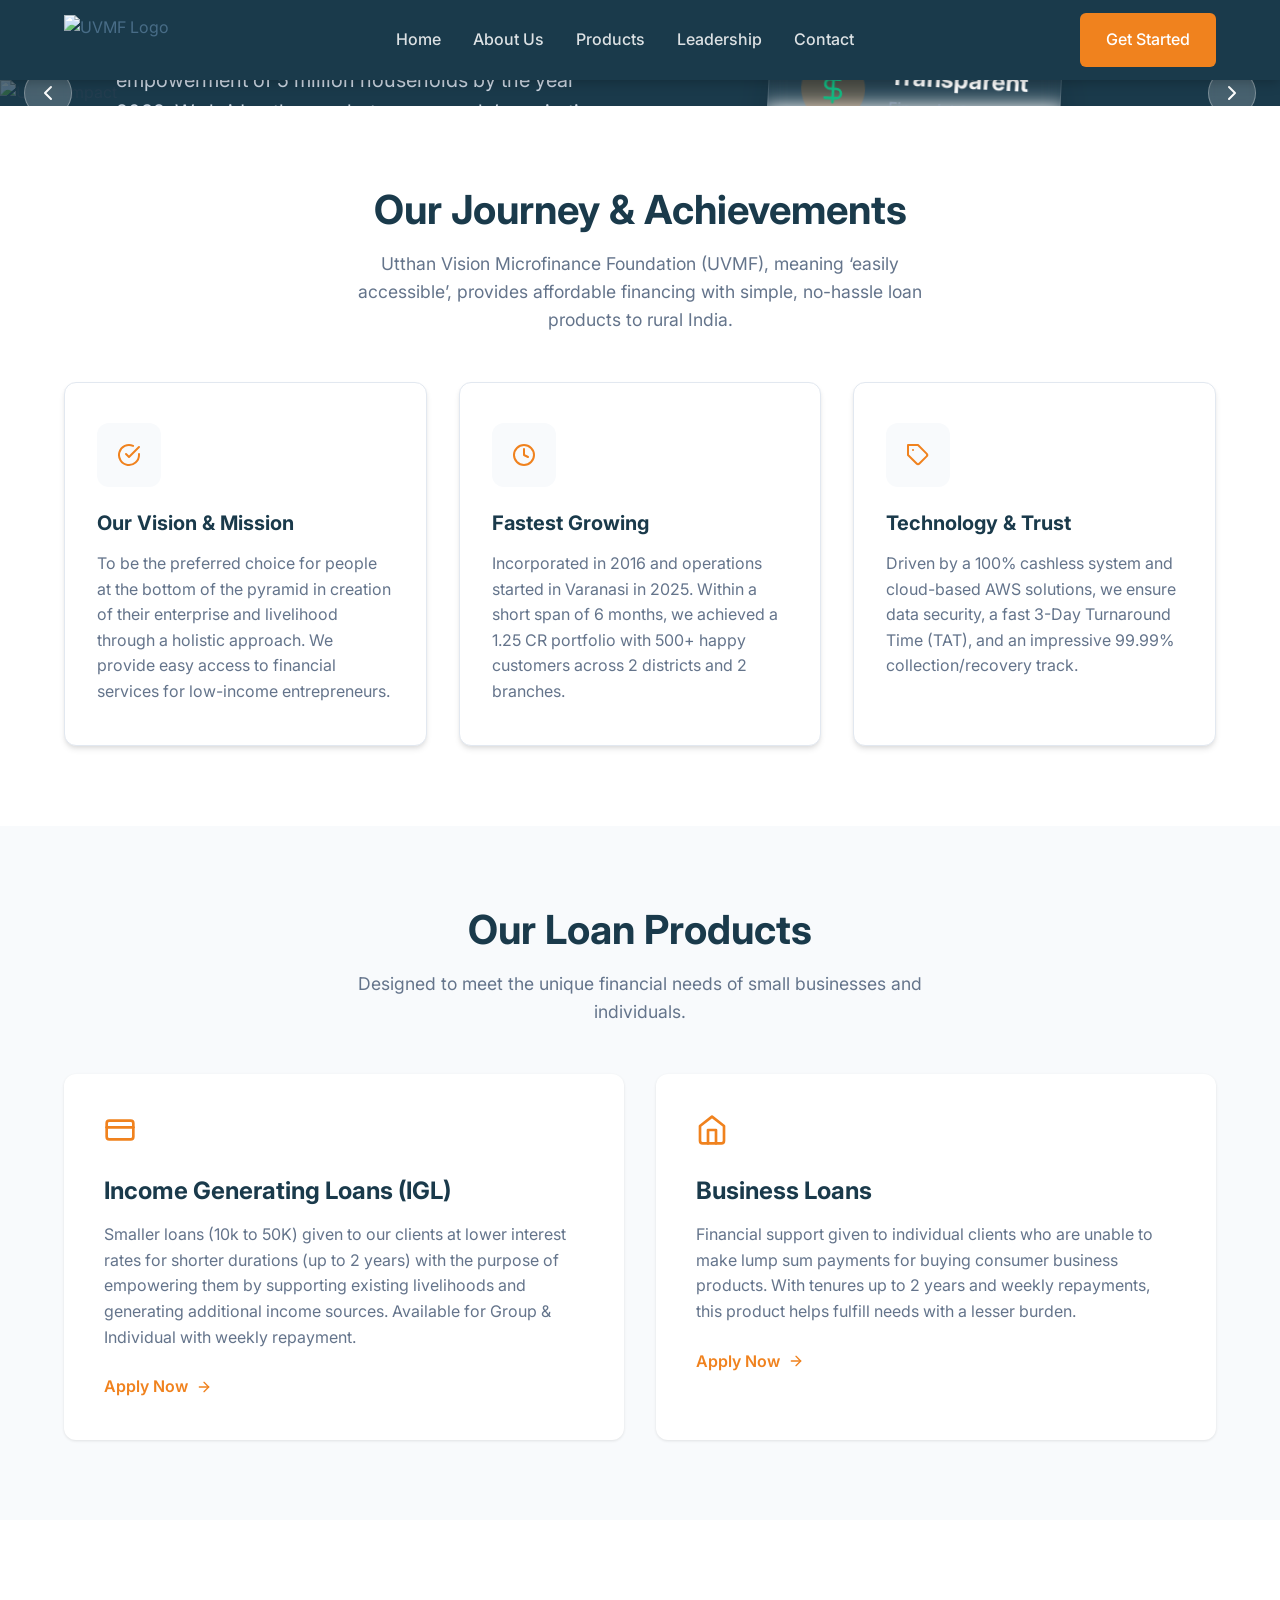
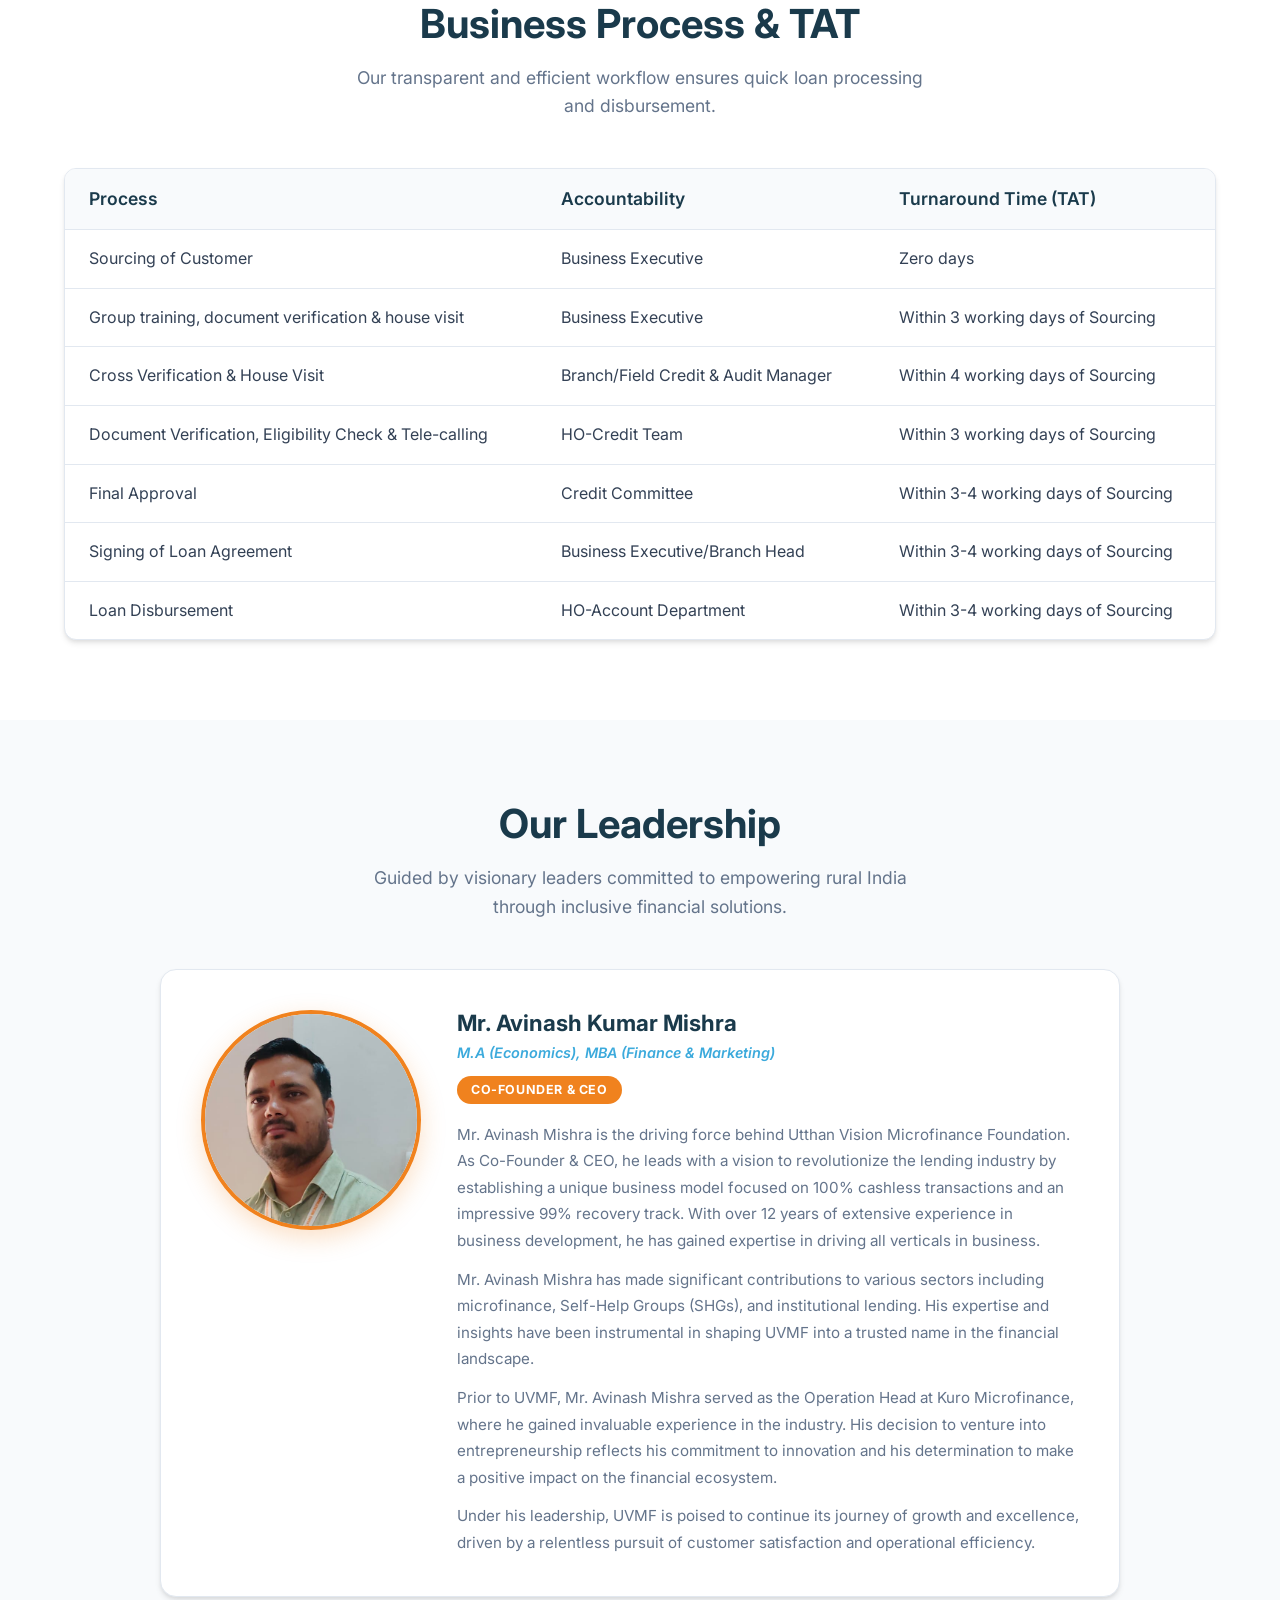
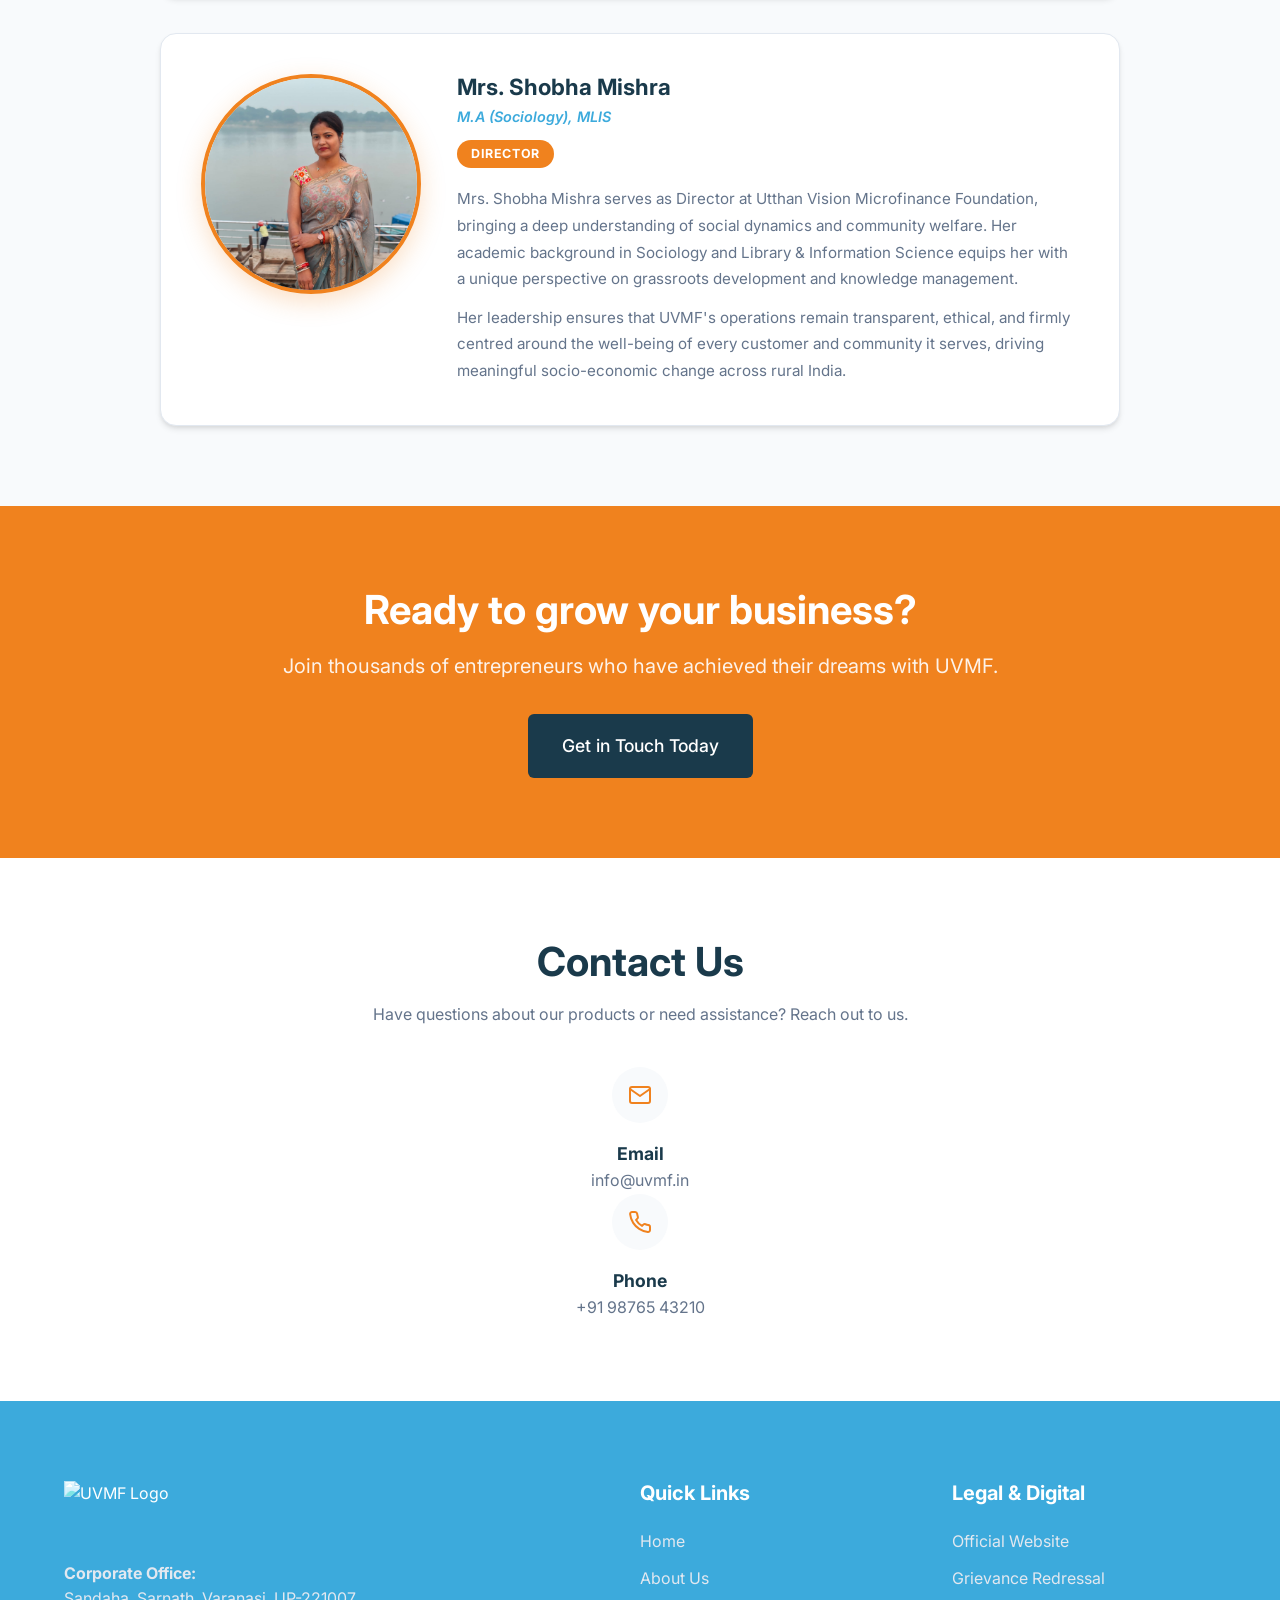
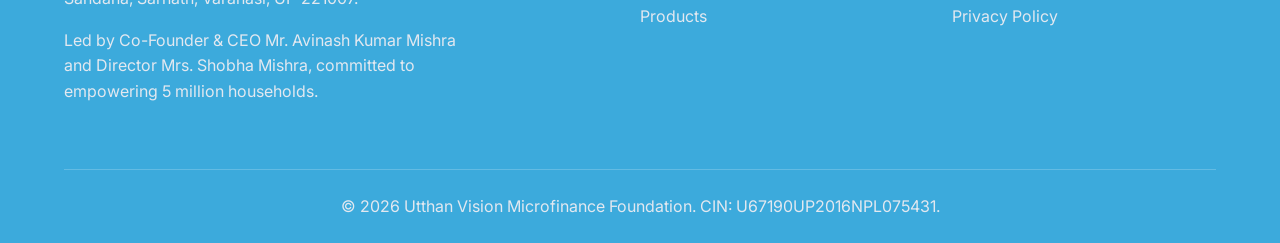
==== commit f52e9b5d: "image" ====
--- a/index.html
+++ b/index.html
@@ -391,25 +391,6 @@
                         </div>
                     </div>
                     
-                    <form class="contact-form">
-                        <div class="form-group">
-                            <label for="name">Full Name</label>
-                            <input type="text" id="name" placeholder="John Doe" required>
-                        </div>
-                        <div class="form-group">
-                            <label for="email">Email Address</label>
-                            <input type="email" id="email" placeholder="john@example.com" required>
-                        </div>
-                        <div class="form-group">
-                            <label for="service">Interested Service</label>
-                            <select id="service">
-                                <option value="igl">Income Generating Loan (IGL)</option>
-                                <option value="business">Business Loan</option>
-                                <option value="other">Other Inquiry</option>
-                            </select>
-                        </div>
-                        <button type="submit" class="btn btn-primary btn-block">Submit Request</button>
-                    </form>
                 </div>
             </div>
         </section>
--- a/styles.css
+++ b/styles.css
@@ -653,9 +653,12 @@
    Contact Section
    ========================================= */
 .contact-grid {
-    display: grid;
-    grid-template-columns: 1fr 1fr;
-    gap: 64px;
+    display: flex;
+    flex-direction: column;
+    align-items: center;
+    text-align: center;
+    max-width: 600px;
+    margin: 0 auto;
 }
 
 .contact-info h2 {
@@ -668,11 +671,19 @@
     margin-bottom: 40px;
 }
 
+.contact-info-items {
+    display: flex;
+    flex-direction: column;
+    align-items: center;
+    gap: 32px;
+}
+
 .contact-item {
     display: flex;
-    align-items: flex-start;
-    gap: 16px;
-    margin-bottom: 32px;
+    flex-direction: column;
+    align-items: center;
+    text-align: center;
+    gap: 12px;
 }
 
 .contact-item .icon {
@@ -683,6 +694,7 @@
     display: flex;
     align-items: center;
     justify-content: center;
+    margin-bottom: 8px;
 }
 
 .contact-item h4 {
@@ -768,8 +780,8 @@
 }
 
 .leader-photo-wrap {
-    width: 180px;
-    height: 180px;
+    width: 220px;
+    height: 220px;
     border-radius: 50%;
     overflow: hidden;
     border: 4px solid var(--secondary);
@@ -919,9 +931,9 @@
 
 @media (max-width: 768px) {
     .leader-photo-wrap {
-        width: 130px;
-        height: 130px;
-        margin: 0 auto 20px;
+        width: 160px;
+        height: 160px;
+        margin: 0 auto 24px;
     }
 
     .leader-card {
@@ -971,9 +983,16 @@
         padding-top: 64px; /* match mobile header height */
     }
 
+    .carousel-slide.active {
+        display: flex;
+        flex-direction: column;
+    }
+
     .carousel-overlay {
-        position: absolute;
-        padding: 20px 0;
+        position: relative; /* stack below the image */
+        padding: 40px 24px;
+        background: linear-gradient(180deg, var(--primary) 0%, #112a38 100%);
+        height: auto;
     }
 
     .carousel-btn {
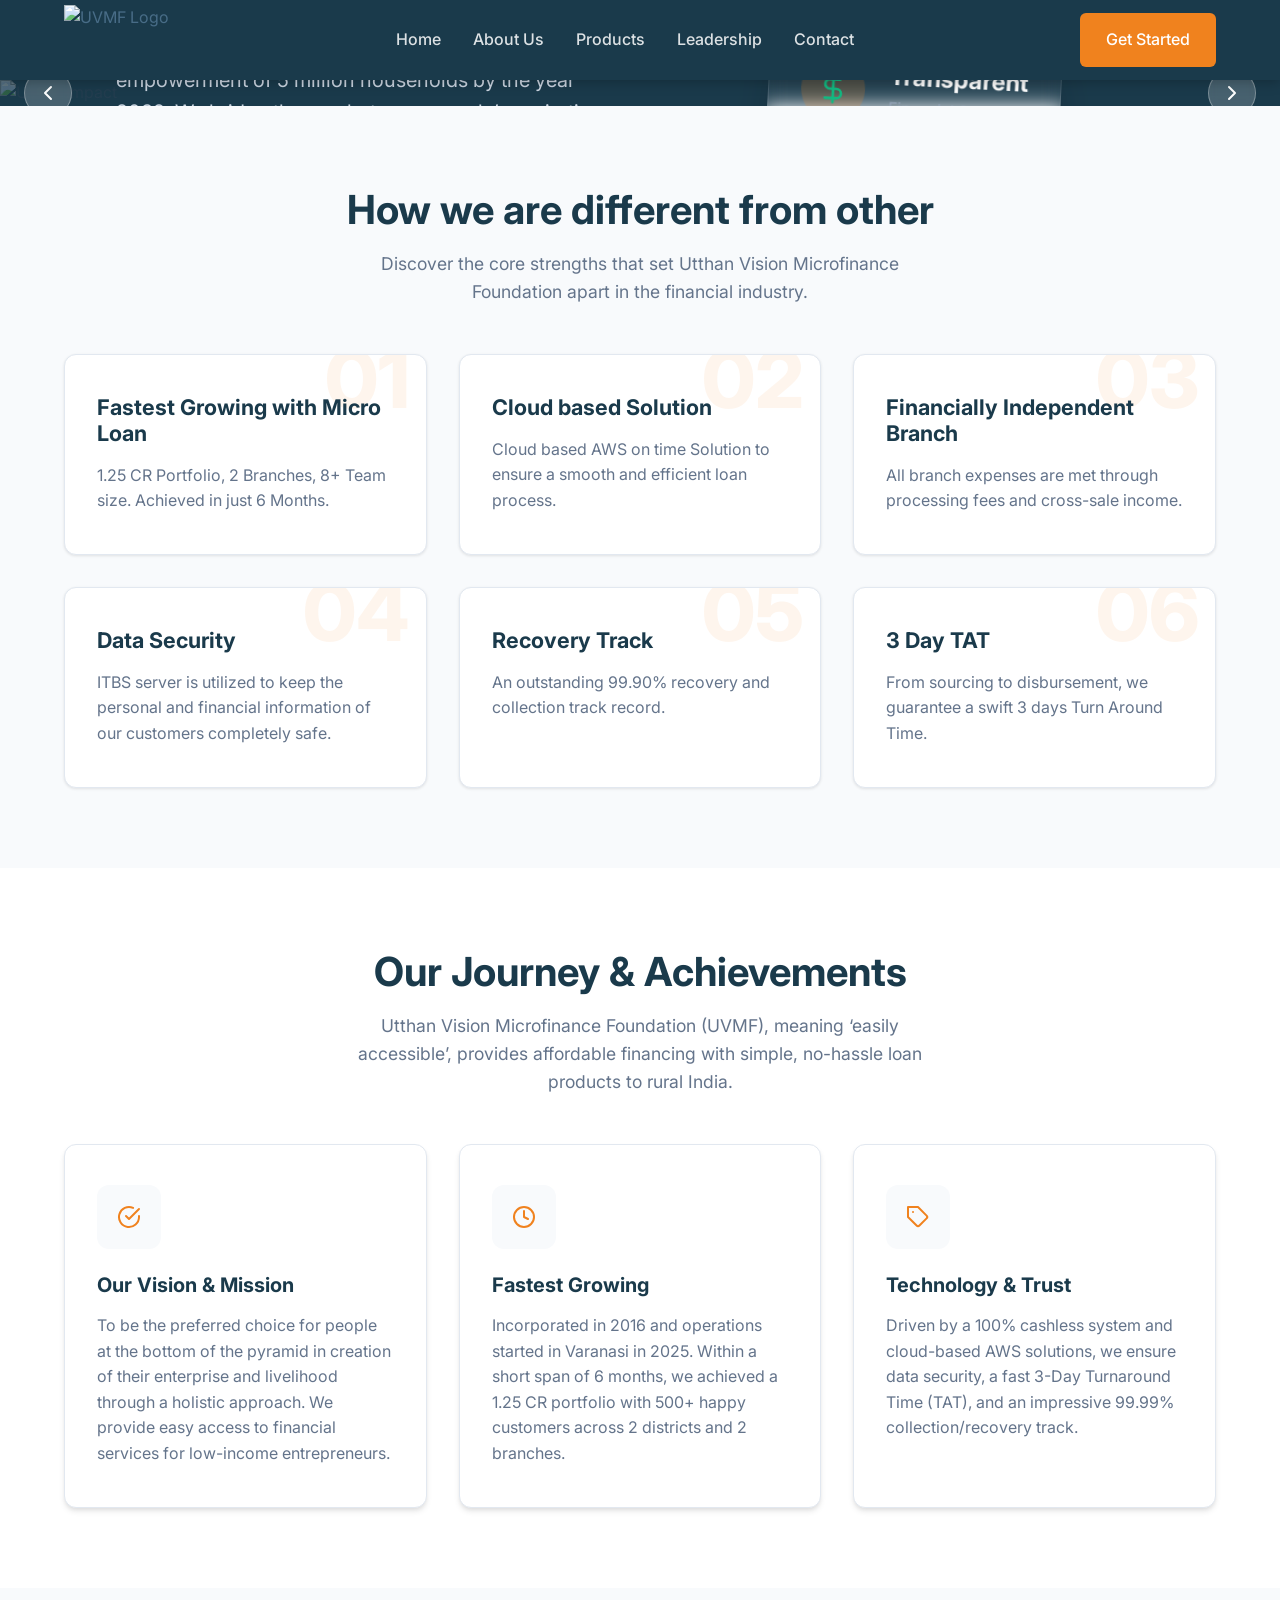
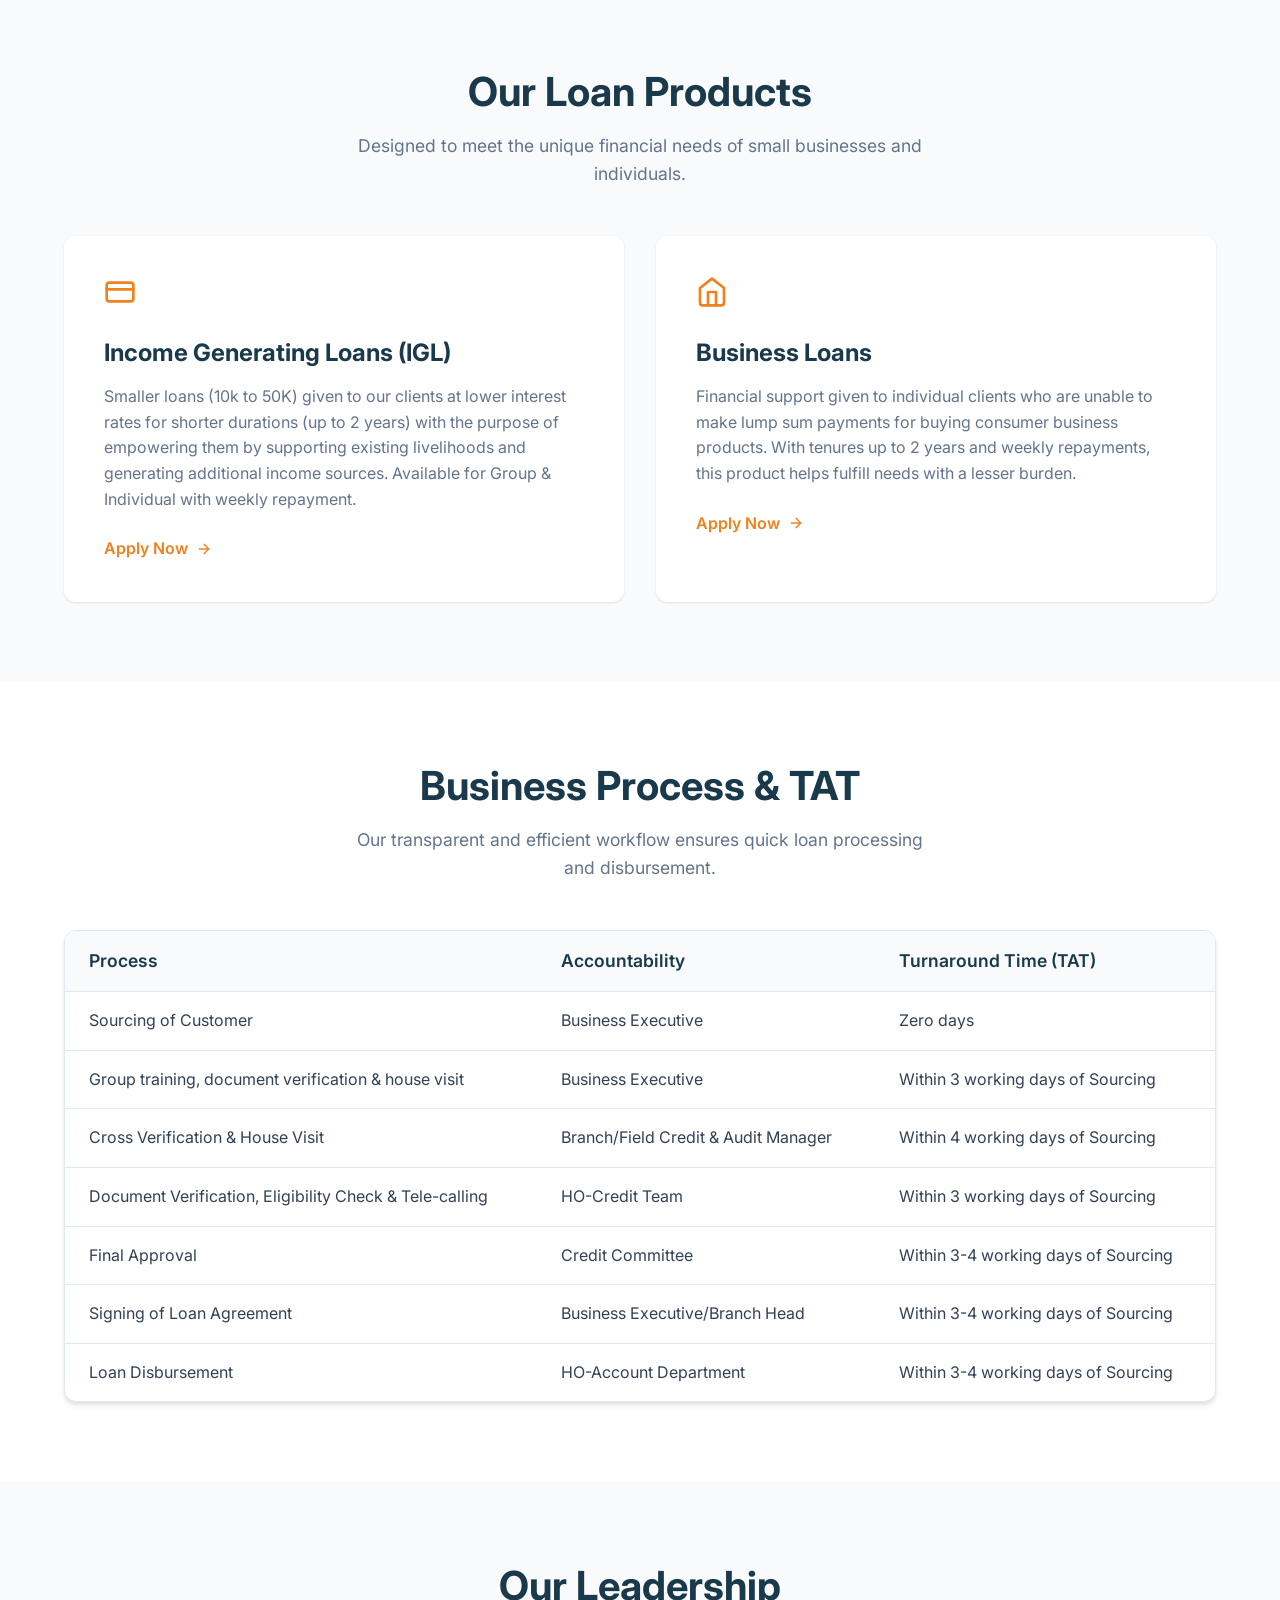
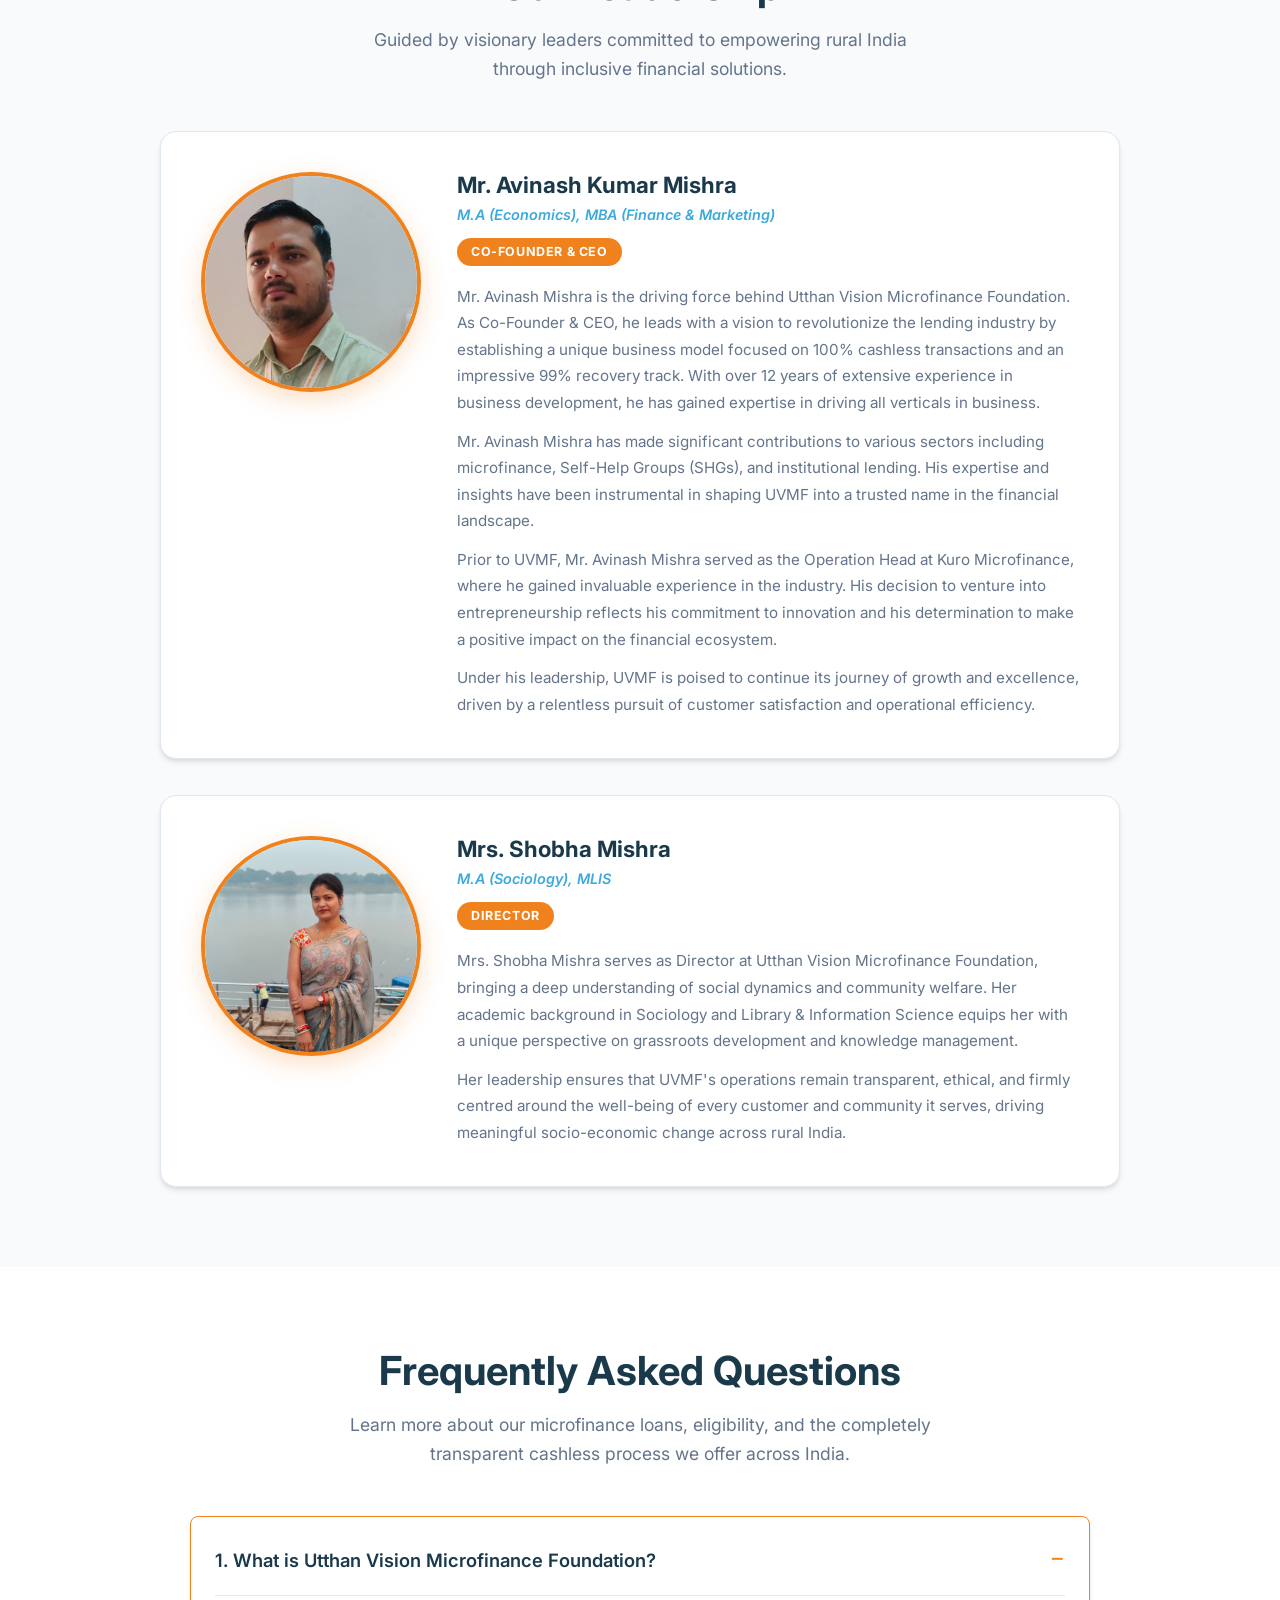
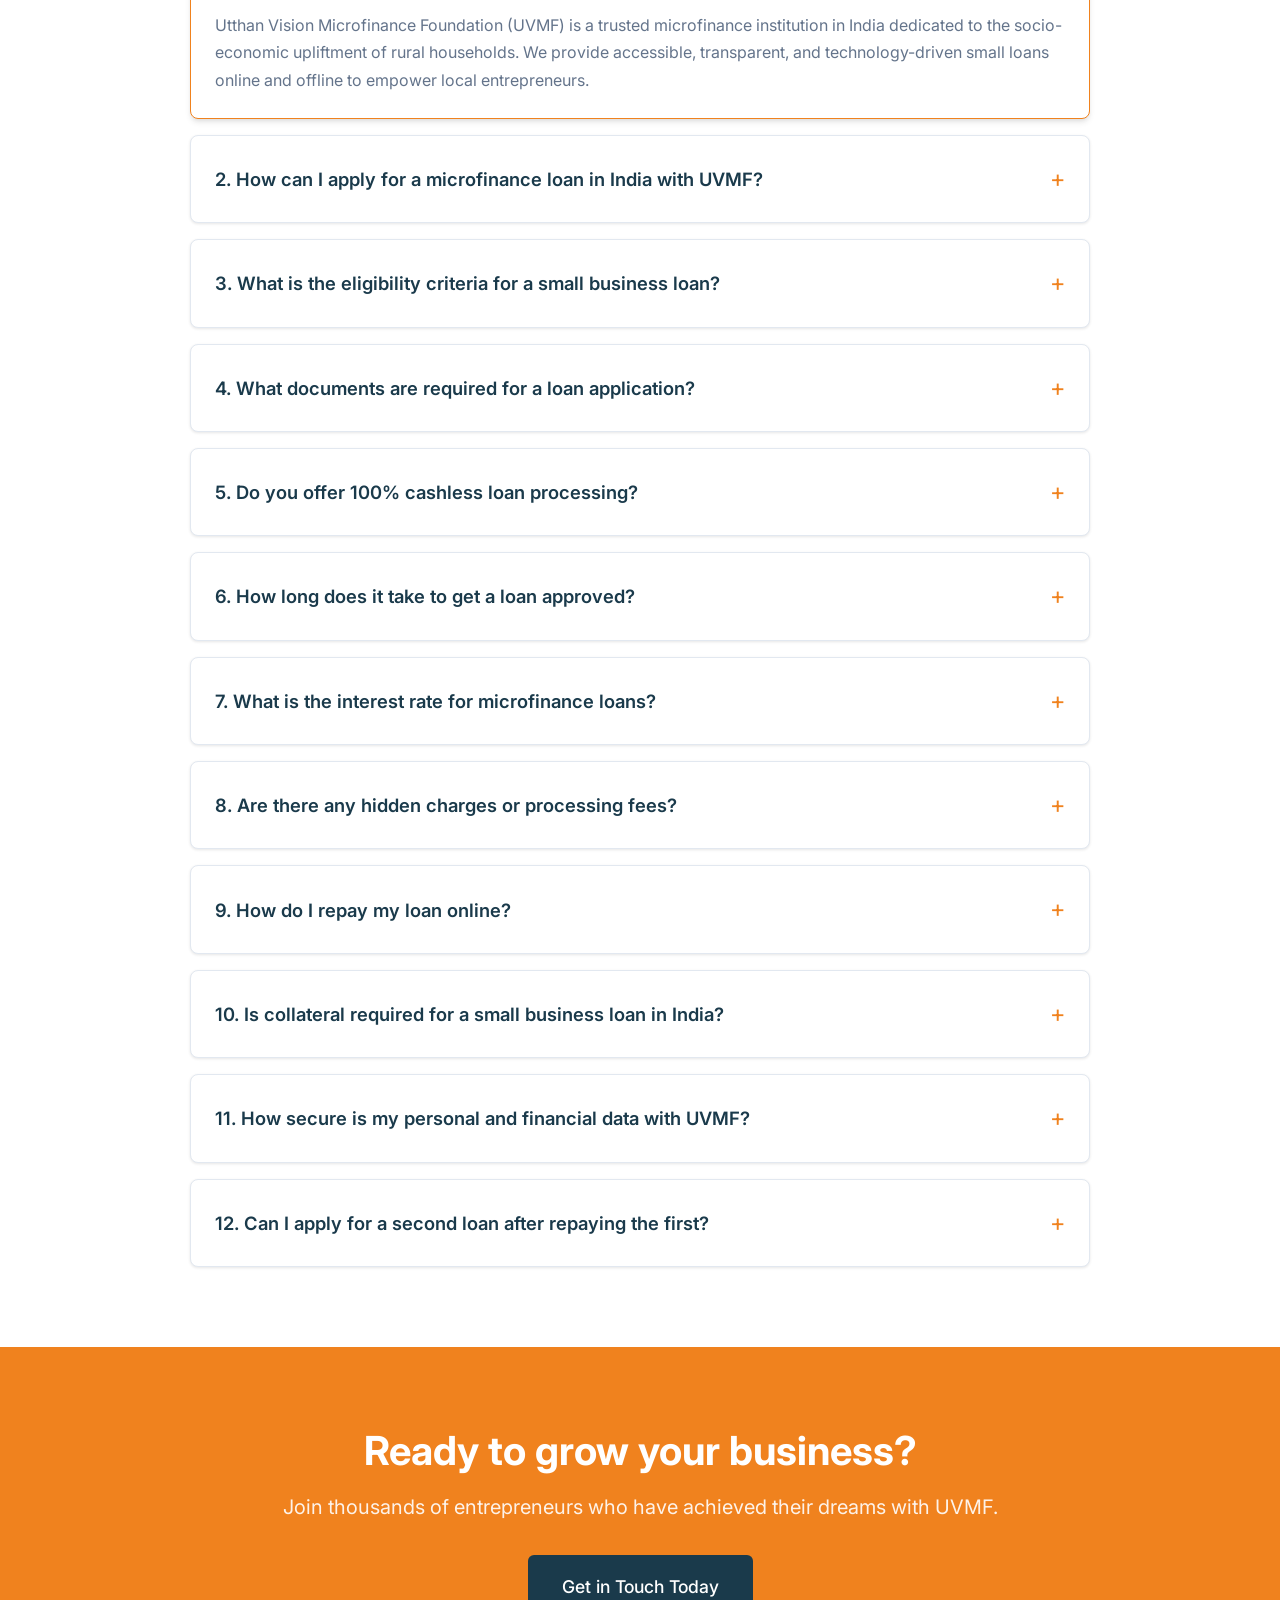
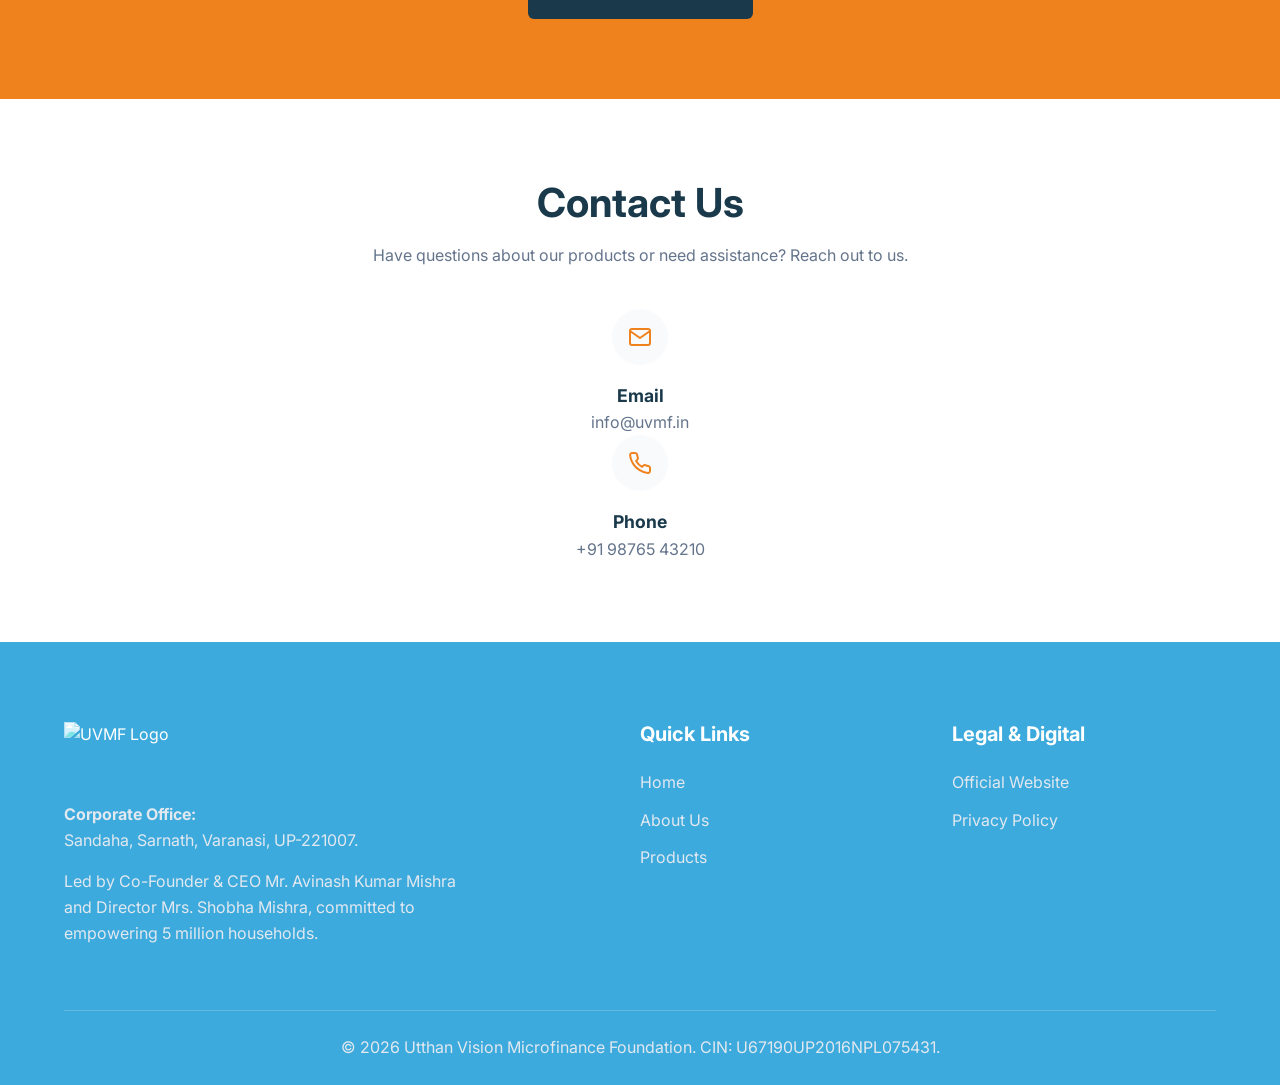
==== commit b3286635: "changes" ====
--- a/index.html
+++ b/index.html
@@ -17,7 +17,7 @@
     <header class="header">
         <div class="container header-container">
             <a href="#" class="logo">
-                <img src="images/logo.png" alt="UVMF Logo" class="logo-img" style="height: 50px; width: auto; object-fit: contain;">
+                <img src="images/logo.png" alt="UVMF Logo" class="logo-img" style="height: 70px; width: auto; object-fit: contain;">
             </a>
             
             <nav class="navbar">
@@ -175,6 +175,60 @@
             </div>
         </section>
 
+        <!-- Features / Differences Section -->
+        <section id="features" class="features-section section-padding bg-light">
+            <div class="container">
+                <div class="section-title">
+                    <h2>How we are different from other</h2>
+                    <p>Discover the core strengths that set Utthan Vision Microfinance Foundation apart in the financial industry.</p>
+                </div>
+
+                <div class="features-grid">
+                    <!-- Feature 1 -->
+                    <div class="feature-card">
+                        <div class="feature-number">01</div>
+                        <h3>Fastest Growing with Micro Loan</h3>
+                        <p>1.25 CR Portfolio, 2 Branches, 8+ Team size. Achieved in just 6 Months.</p>
+                    </div>
+
+                    <!-- Feature 2 -->
+                    <div class="feature-card">
+                        <div class="feature-number">02</div>
+                        <h3>Cloud based Solution</h3>
+                        <p>Cloud based AWS on time Solution to ensure a smooth and efficient loan process.</p>
+                    </div>
+
+                    <!-- Feature 3 -->
+                    <div class="feature-card">
+                        <div class="feature-number">03</div>
+                        <h3>Financially Independent Branch</h3>
+                        <p>All branch expenses are met through processing fees and cross-sale income.</p>
+                    </div>
+
+                    <!-- Feature 4 -->
+                    <div class="feature-card">
+                        <div class="feature-number">04</div>
+                        <h3>Data Security</h3>
+                        <p>ITBS server is utilized to keep the personal and financial information of our customers completely safe.</p>
+                    </div>
+
+                    <!-- Feature 5 -->
+                    <div class="feature-card">
+                        <div class="feature-number">05</div>
+                        <h3>Recovery Track</h3>
+                        <p>An outstanding 99.90% recovery and collection track record.</p>
+                    </div>
+
+                    <!-- Feature 6 -->
+                    <div class="feature-card">
+                        <div class="feature-number">06</div>
+                        <h3>3 Day TAT</h3>
+                        <p>From sourcing to disbursement, we guarantee a swift 3 days Turn Around Time.</p>
+                    </div>
+                </div>
+            </div>
+        </section>
+
         <!-- About Section -->
         <section id="about" class="about section-padding">
             <div class="container">
@@ -348,6 +402,103 @@
                             </div>
                         </div>
                     </div>
+
+                </div>
+            </div>
+        </section>
+
+        <!-- FAQ Section -->
+        <section id="faq" class="faq-section section-padding">
+            <div class="container">
+                <div class="section-title">
+                    <h2>Frequently Asked Questions</h2>
+                    <p>Learn more about our microfinance loans, eligibility, and the completely transparent cashless process we offer across India.</p>
+                </div>
+                <div class="faq-grid">
+                    
+                    <details class="faq-item" open>
+                        <summary><h3>1. What is Utthan Vision Microfinance Foundation?</h3></summary>
+                        <div class="faq-content">
+                            <p>Utthan Vision Microfinance Foundation (UVMF) is a trusted microfinance institution in India dedicated to the socio-economic upliftment of rural households. We provide accessible, transparent, and technology-driven small loans online and offline to empower local entrepreneurs.</p>
+                        </div>
+                    </details>
+
+                    <details class="faq-item">
+                        <summary><h3>2. How can I apply for a microfinance loan in India with UVMF?</h3></summary>
+                        <div class="faq-content">
+                            <p>Applying for a small loan online or at our branches is simple. You can reach out to our local branch staff or contact us via our website. Our 100% cashless system ensures a smooth, hassle-free application process designed specifically for microfinance in India.</p>
+                        </div>
+                    </details>
+
+                    <details class="faq-item">
+                        <summary><h3>3. What is the eligibility criteria for a small business loan?</h3></summary>
+                        <div class="faq-content">
+                            <p>Our small business loans are designed for individuals and entrepreneurs operating in rural or semi-urban areas. Eligibility typically depends on your age, existing household income, and repayment capacity. We focus on inclusion, making it easy for unbanked individuals to qualify.</p>
+                        </div>
+                    </details>
+
+                    <details class="faq-item">
+                        <summary><h3>4. What documents are required for a loan application?</h3></summary>
+                        <div class="faq-content">
+                            <p>To ensure a swift 3-day turnaround time (TAT), we require minimal documentation. Standard KYC documents including your Aadhaar Card, PAN Card, passport-sized photographs, and bank account details are generally sufficient to process your business loan in India.</p>
+                        </div>
+                    </details>
+
+                    <details class="faq-item">
+                        <summary><h3>5. Do you offer 100% cashless loan processing?</h3></summary>
+                        <div class="faq-content">
+                            <p>Yes, UVMF is proud to operate a 100% cashless system. From loan disbursement directly into your bank account to digital repayment collections, our cloud technology ensures secure, efficient, and fully transparent financial transactions.</p>
+                        </div>
+                    </details>
+
+                    <details class="faq-item">
+                        <summary><h3>6. How long does it take to get a loan approved?</h3></summary>
+                        <div class="faq-content">
+                            <p>We understand that timely capital is crucial. Our highly optimized sourcing and underwriting process boasts an impressive 3-day Turn Around Time (TAT), meaning your microfinance loan is approved and disbursed quickly without unnecessary delays.</p>
+                        </div>
+                    </details>
+
+                    <details class="faq-item">
+                        <summary><h3>7. What is the interest rate for microfinance loans?</h3></summary>
+                        <div class="faq-content">
+                            <p>UVMF offers highly competitive and affordable interest rates tailored for rural upliftment. Our rates are fully compliant with RBI guidelines for microfinance institutions in India, ensuring your repayment burden is kept to an absolute minimum.</p>
+                        </div>
+                    </details>
+
+                    <details class="faq-item">
+                        <summary><h3>8. Are there any hidden charges or processing fees?</h3></summary>
+                        <div class="faq-content">
+                            <p>Transparency is one of our core values. We guarantee that there are zero hidden charges. Any applicable processing fees or documentation charges are clearly communicated upfront before you sign your loan agreement.</p>
+                        </div>
+                    </details>
+
+                    <details class="faq-item">
+                        <summary><h3>9. How do I repay my loan online?</h3></summary>
+                        <div class="faq-content">
+                            <p>Repayments are completely digital and hassle-free. You can repay your small business loan online using UPI, bank transfers, or automated NACH mandates. Our cashless collection system has resulted in an outstanding 99% recovery track record.</p>
+                        </div>
+                    </details>
+
+                    <details class="faq-item">
+                        <summary><h3>10. Is collateral required for a small business loan in India?</h3></summary>
+                        <div class="faq-content">
+                            <p>No, most of our microfinance loans, including the Income Generating Loan (IGL), are fully unsecured. You do not need to provide any property, gold, or assets as collateral to receive funding for your business.</p>
+                        </div>
+                    </details>
+
+                    <details class="faq-item">
+                        <summary><h3>11. How secure is my personal and financial data with UVMF?</h3></summary>
+                        <div class="faq-content">
+                            <p>Your privacy and data security are our top priorities. We utilize state-of-the-art cloud technology and encrypted cashless platforms to ensure that all your personal information and financial transactions remain 100% secure at all times.</p>
+                        </div>
+                    </details>
+
+                    <details class="faq-item">
+                        <summary><h3>12. Can I apply for a second loan after repaying the first?</h3></summary>
+                        <div class="faq-content">
+                            <p>Absolutely! We aim to build long-term relationships with our clients. Once you successfully repay your first microfinance loan, you become eligible for larger loan amounts with even faster processing times to continuously fuel your business growth.</p>
+                        </div>
+                    </details>
 
                 </div>
             </div>
@@ -419,8 +570,8 @@
                     <h4>Legal & Digital</h4>
                     <ul>
                         <li><a href="http://www.utthanvision.com/" target="_blank">Official Website</a></li>
-                        <li><a href="#">Grievance Redressal</a></li>
-                        <li><a href="#">Privacy Policy</a></li>
+                        <!-- <li><a href="#">Grievance Redressal</a></li> -->
+                        <li><a href="privacy-policy.html">Privacy Policy</a></li>
                     </ul>
                 </div>
             </div>
--- a/styles.css
+++ b/styles.css
@@ -497,6 +497,59 @@
 }
 
 /* =========================================
+   Features Section
+   ========================================= */
+.features-grid {
+    display: grid;
+    grid-template-columns: repeat(3, 1fr);
+    gap: 32px;
+}
+
+.feature-card {
+    background: var(--white);
+    padding: 40px 32px;
+    border-radius: 12px;
+    box-shadow: var(--shadow-sm);
+    border: 1px solid var(--border-color);
+    position: relative;
+    transition: var(--transition);
+    overflow: hidden;
+}
+
+.feature-card:hover {
+    transform: translateY(-5px);
+    box-shadow: var(--shadow-lg);
+    border-color: var(--secondary);
+}
+
+.feature-number {
+    font-size: 5rem;
+    font-weight: 800;
+    color: rgba(240, 130, 30, 0.08); /* Faint orange */
+    position: absolute;
+    top: -16px;
+    right: 16px;
+    line-height: 1;
+    z-index: 0;
+    user-select: none;
+}
+
+.feature-card h3 {
+    font-size: 1.35rem;
+    margin-bottom: 16px;
+    color: var(--primary);
+    position: relative;
+    z-index: 1;
+}
+
+.feature-card p {
+    color: var(--text-light);
+    position: relative;
+    z-index: 1;
+    margin: 0;
+}
+
+/* =========================================
    About Section
    ========================================= */
 .about-grid {
@@ -617,6 +670,76 @@
 
 .process-table tr:hover td {
     background-color: var(--bg-light);
+}
+
+/* =========================================
+   FAQ Section
+   ========================================= */
+.faq-grid {
+    max-width: 900px;
+    margin: 0 auto;
+    display: flex;
+    flex-direction: column;
+    gap: 16px;
+}
+
+.faq-item {
+    background: var(--white);
+    border: 1px solid var(--border-color);
+    border-radius: 8px;
+    padding: 24px;
+    box-shadow: var(--shadow-sm);
+    transition: var(--transition);
+}
+
+.faq-item[open] {
+    border-color: var(--secondary);
+    box-shadow: var(--shadow-md);
+}
+
+.faq-item summary {
+    display: flex;
+    justify-content: space-between;
+    align-items: center;
+    cursor: pointer;
+    list-style: none; /* Hide default triangle in many browsers */
+}
+
+.faq-item summary::-webkit-details-marker {
+    display: none; /* Hide default triangle in WebKit */
+}
+
+.faq-item summary h3 {
+    font-size: 1.15rem;
+    color: var(--primary);
+    margin: 0;
+    padding-right: 24px;
+    font-weight: 600;
+}
+
+/* Custom dropdown icon using a pseudo-element */
+.faq-item summary::after {
+    content: '+';
+    font-size: 1.5rem;
+    color: var(--secondary);
+    transition: transform 0.3s ease;
+}
+
+.faq-item[open] summary::after {
+    content: '−';
+    transform: rotate(180deg);
+}
+
+.faq-content {
+    margin-top: 16px;
+    padding-top: 16px;
+    border-top: 1px solid var(--border-color);
+    color: var(--text-light);
+    line-height: 1.7;
+}
+
+.faq-content p {
+    margin-bottom: 0;
 }
 
 /* =========================================
@@ -912,7 +1035,8 @@
         margin-bottom: 48px;
     }
 
-    .about-grid {
+    .about-grid,
+    .features-grid {
         grid-template-columns: repeat(2, 1fr);
     }
 
@@ -1025,7 +1149,8 @@
         margin-top: 24px;
     }
 
-    .about-grid {
+    .about-grid,
+    .features-grid {
         grid-template-columns: 1fr;
     }
 
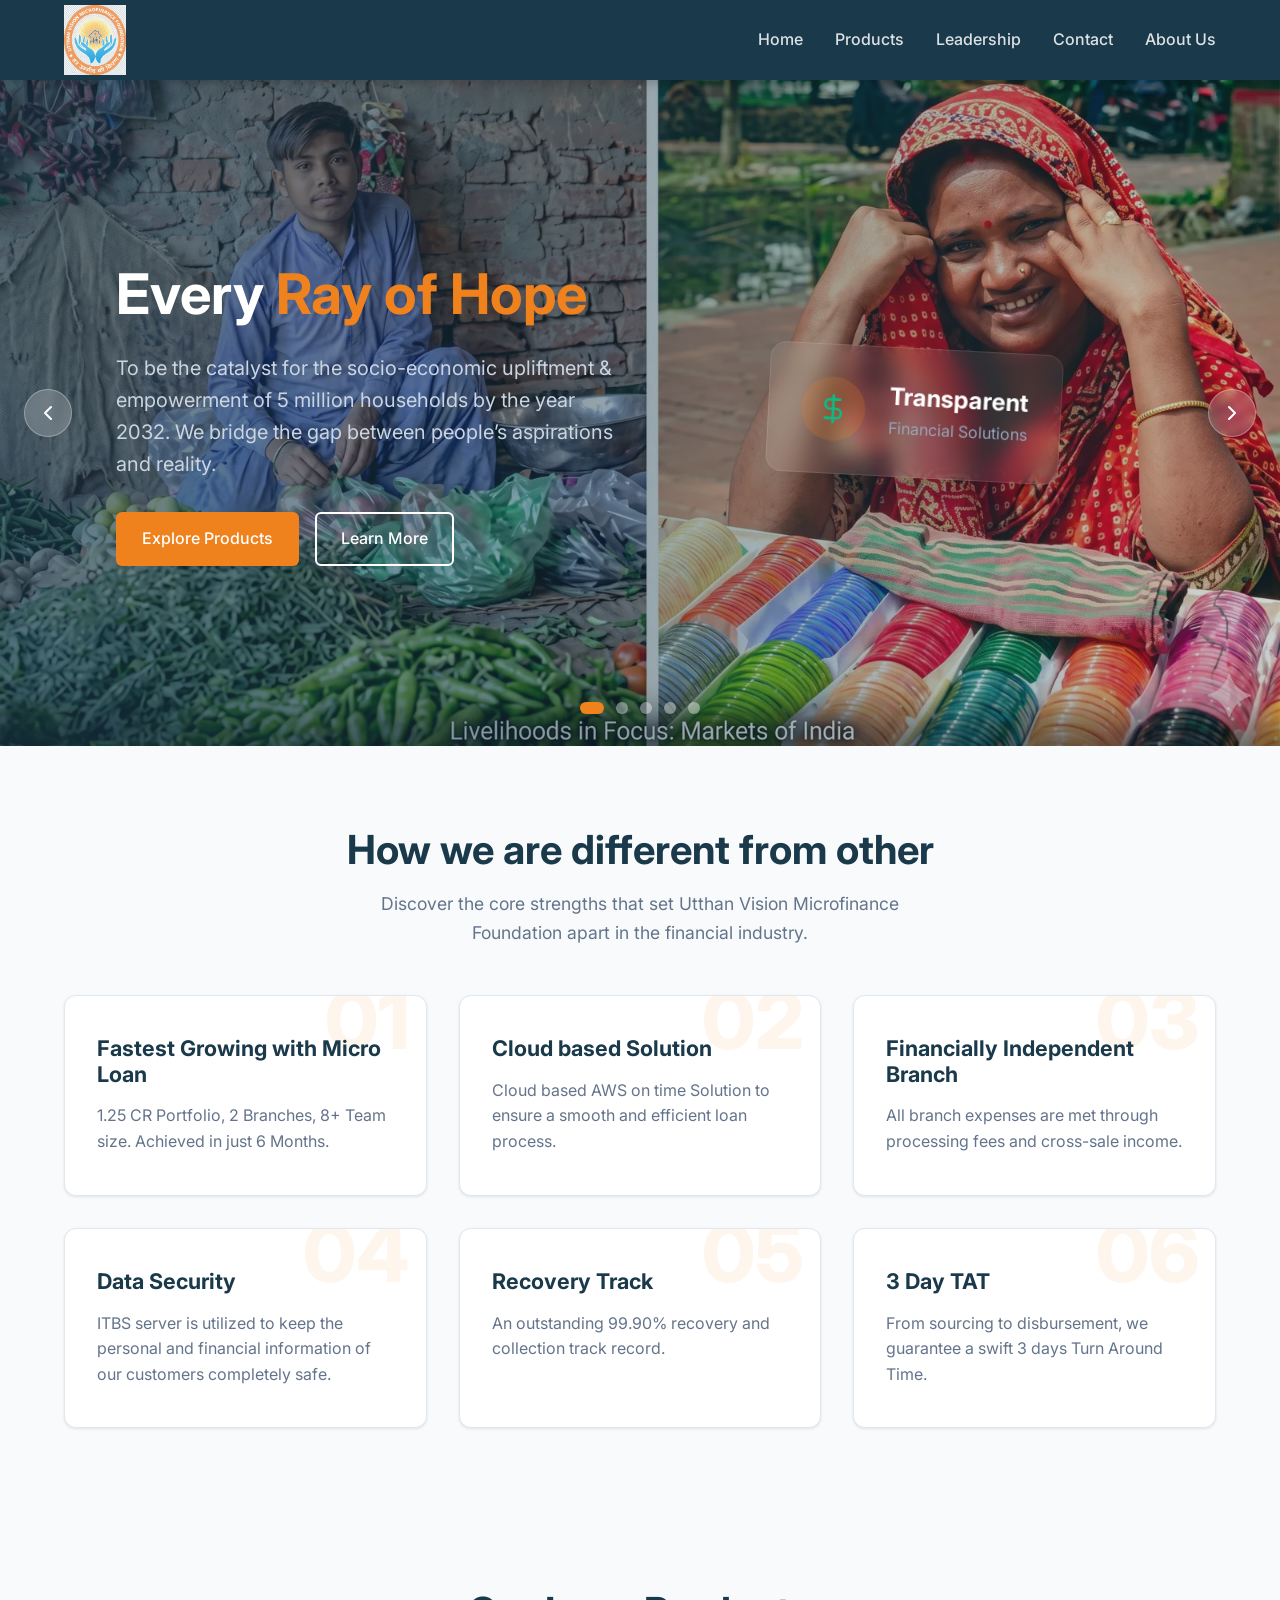
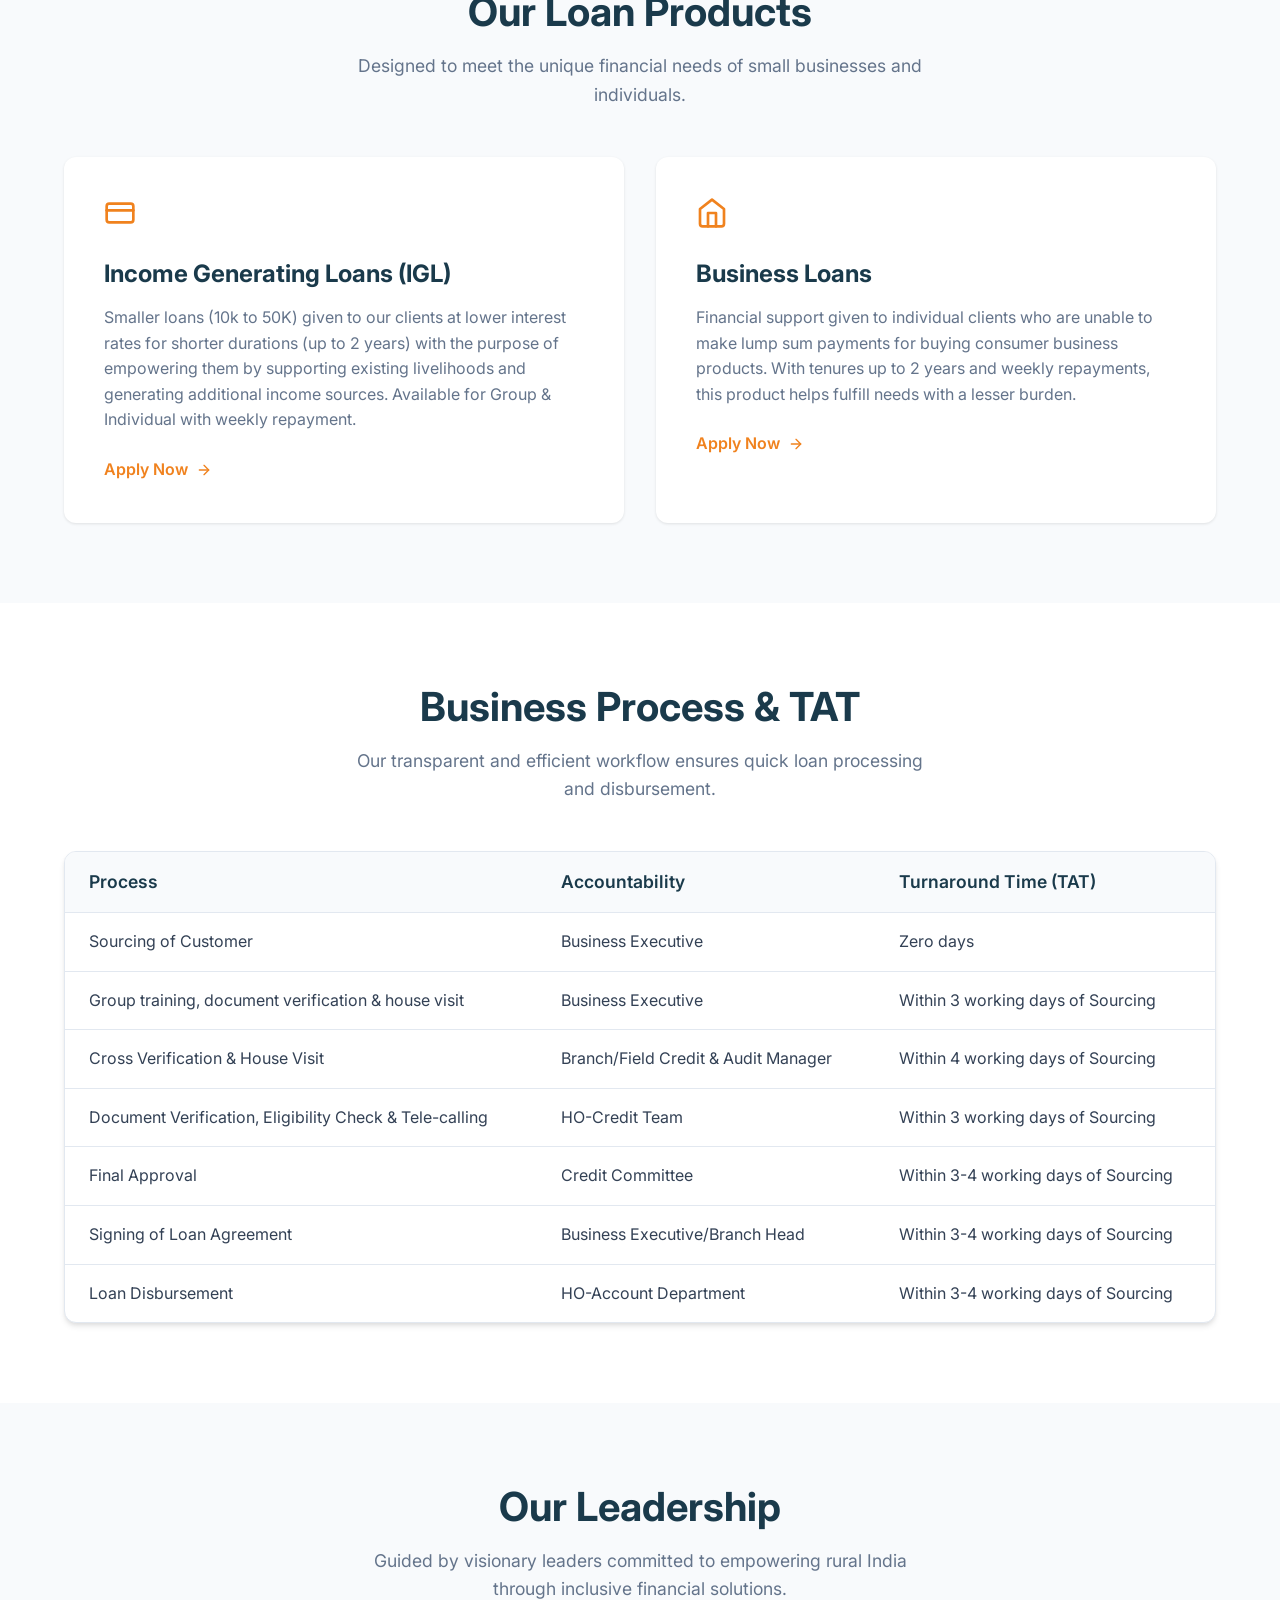
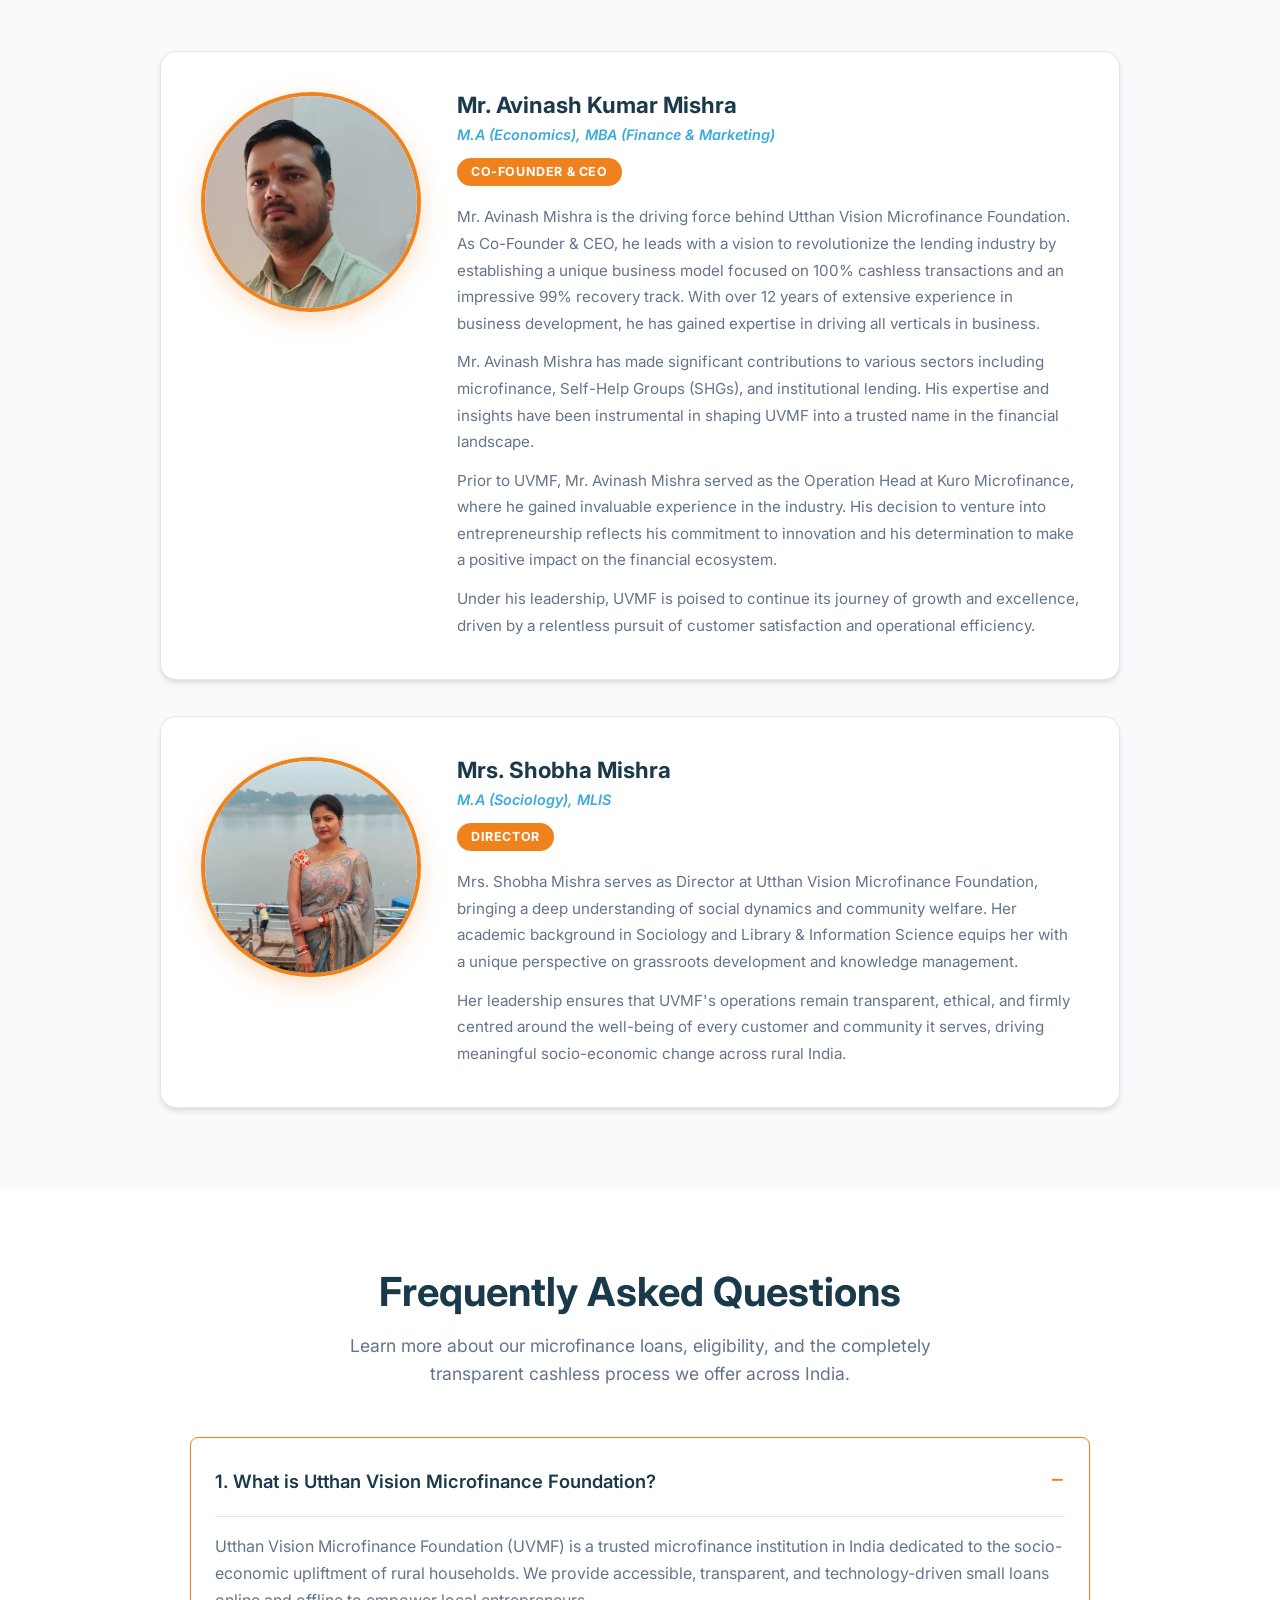
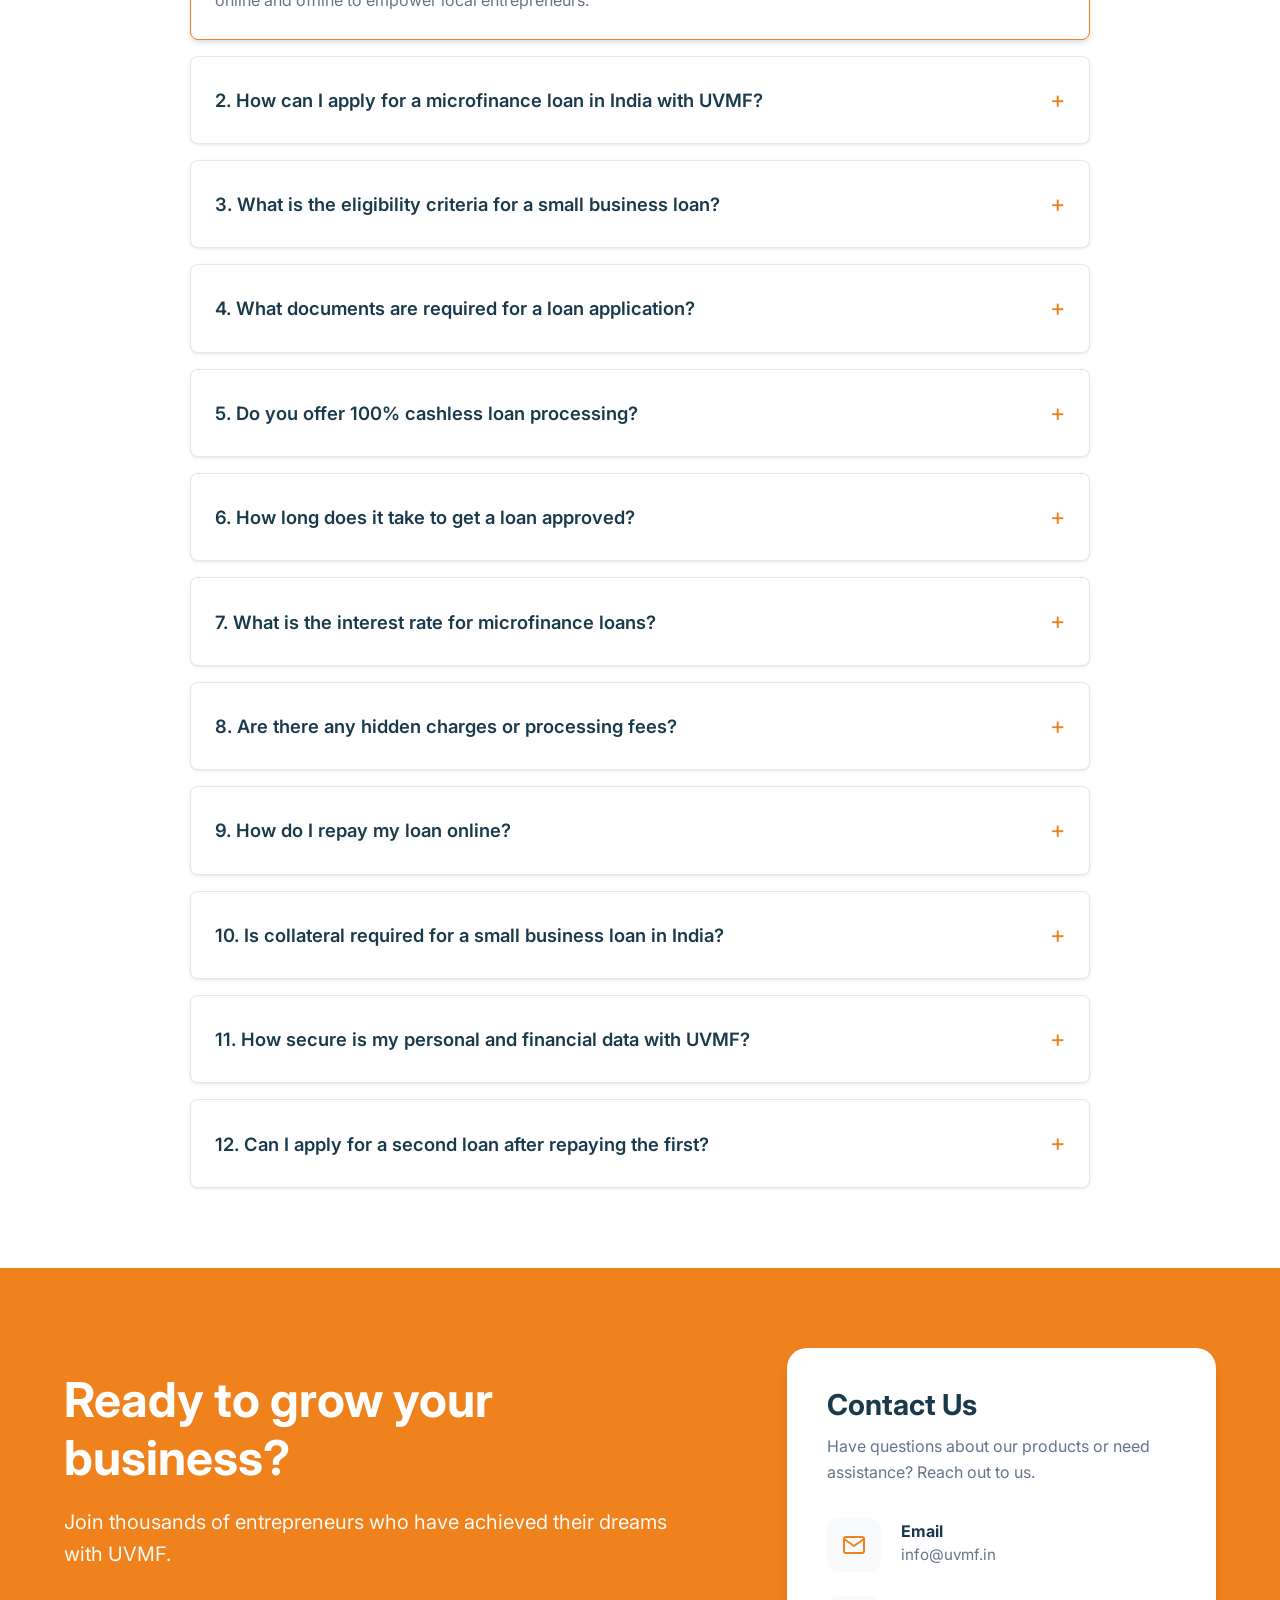
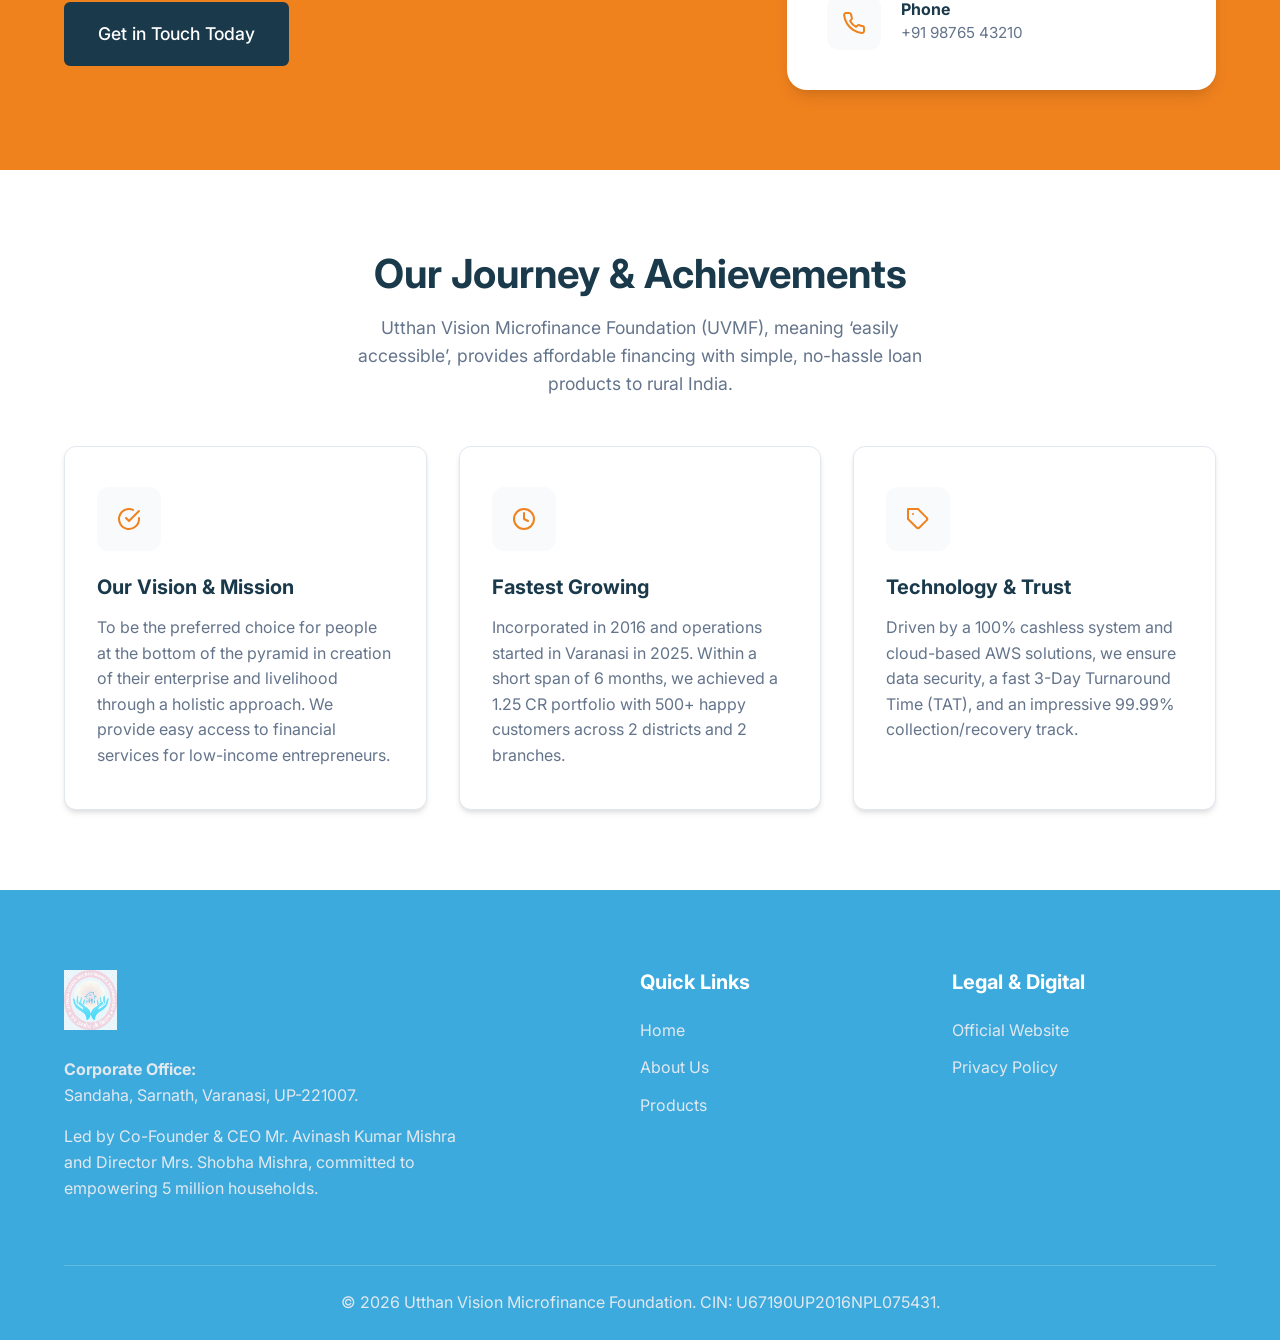
==== commit 6a21aeca: "gen" ====
--- a/index.html
+++ b/index.html
@@ -4,12 +4,51 @@
     <meta charset="UTF-8">
     <meta name="viewport" content="width=device-width, initial-scale=1.0">
     <title>Utthan Vision Microfinance Foundation (UVMF)</title>
-    <meta name="description" content="Utthan Vision Microfinance Foundation provides financial assistance and banking services to rural India, empowering entrepreneurs and small businesses.">
+    <meta name="description" content="Utthan Vision Microfinance Foundation provides financial assistance, business loans, and banking services to rural India, empowering entrepreneurs with small loans online.">
+    <meta name="keywords" content="microfinance India, small loan online, business loan India, income generating loan, Utthan Vision Microfinance Foundation, cashless loan process">
+    
+    <!-- Open Graph / Social -->
+    <meta property="og:type" content="website">
+    <meta property="og:url" content="https://www.utthanvision.com/">
+    <meta property="og:title" content="Utthan Vision Microfinance Foundation (UVMF)">
+    <meta property="og:description" content="Empowering 5 million households by 2032 with accessible financial services, 100% cashless process, and small business loans in India.">
+    <meta property="og:image" content="https://www.utthanvision.com/images/image1.webp">
+    
+    <!-- Twitter -->
+    <meta property="twitter:card" content="summary_large_image">
+    <meta property="twitter:url" content="https://www.utthanvision.com/">
+    <meta property="twitter:title" content="Utthan Vision Microfinance Foundation (UVMF)">
+    <meta property="twitter:description" content="Empowering 5 million households by 2032 with accessible financial services, 100% cashless process, and small business loans in India.">
+    <meta property="twitter:image" content="https://www.utthanvision.com/images/image1.webp">
+    
+    <!-- Canonical -->
+    <link rel="canonical" href="https://www.utthanvision.com/">
     <link rel="preconnect" href="https://fonts.googleapis.com">
     <link rel="preconnect" href="https://fonts.gstatic.com" crossorigin>
     <link href="https://fonts.googleapis.com/css2?family=Inter:wght@300;400;500;600;700&display=swap" rel="stylesheet">
     <link rel="stylesheet" href="styles.css">
-    <link rel="icon" type="image/png" href="images/Favicon.png">
+    <link rel="icon" type="image/png" href="images/Favicon.webp">
+    <link rel="preload" as="image" href="images/image1.webp">
+    
+    <!-- Structured Data -->
+    <script type="application/ld+json">
+    {
+      "@context": "https://schema.org",
+      "@type": "FinancialService",
+      "name": "Utthan Vision Microfinance Foundation",
+      "url": "https://www.utthanvision.com",
+      "logo": "https://www.utthanvision.com/images/logo.webp",
+      "description": "Providing financial assistance and banking services to rural India.",
+      "address": {
+        "@type": "PostalAddress",
+        "streetAddress": "Sandaha, Sarnath",
+        "addressLocality": "Varanasi",
+        "addressRegion": "UP",
+        "postalCode": "221007",
+        "addressCountry": "IN"
+      }
+    }
+    </script>
 </head>
 <body>
 
@@ -17,21 +56,18 @@
     <header class="header">
         <div class="container header-container">
             <a href="#" class="logo">
-                <img src="images/logo.png" alt="UVMF Logo" class="logo-img" style="height: 70px; width: auto; object-fit: contain;">
+                <img src="images/logo.webp" alt="UVMF Logo" class="logo-img" style="height: 70px; width: auto; object-fit: contain;">
             </a>
             
             <nav class="navbar">
                 <ul class="nav-links">
                     <li><a href="#home">Home</a></li>
-                    <li><a href="#about">About Us</a></li>
                     <li><a href="#products">Products</a></li>
                     <li><a href="#leadership">Leadership</a></li>
                     <li><a href="#contact">Contact</a></li>
+                    <li><a href="#about">About Us</a></li>
                 </ul>
-            </nav>
-
-            <a href="#contact" class="btn btn-primary header-cta">Get Started</a>
-            
+
             <button class="mobile-menu-btn" aria-label="Toggle menu">
                 <svg width="24" height="24" viewBox="0 0 24 24" fill="none" stroke="currentColor" stroke-width="2" stroke-linecap="round" stroke-linejoin="round">
                     <line x1="3" y1="12" x2="21" y2="12"></line>
@@ -53,10 +89,10 @@
             </button>
             <ul class="mobile-nav-links">
                 <li><a href="#home">Home</a></li>
-                <li><a href="#about">About Us</a></li>
                 <li><a href="#products">Products</a></li>
                 <li><a href="#leadership">Leadership</a></li>
                 <li><a href="#contact">Contact</a></li>
+                <li><a href="#about">About Us</a></li>
             </ul>
         </div>
     </div>
@@ -68,7 +104,7 @@
                 
                 <!-- Slide 1 -->
                 <div class="carousel-slide active">
-                    <img src="images/image1.png" alt="UVMF Impact" class="slide-image">
+                    <img src="images/image1.webp" alt="UVMF Impact" class="slide-image">
                     <div class="carousel-overlay">
                         <div class="container hero-container">
                             <div class="hero-content">
@@ -98,7 +134,7 @@
 
                 <!-- Slide 2 -->
                 <div class="carousel-slide">
-                    <img src="images/image2.png" alt="Empowering Entrepreneurs" class="slide-image">
+                    <img src="images/image2.webp" alt="Empowering Entrepreneurs" class="slide-image" loading="lazy">
                     <div class="carousel-overlay">
                         <div class="container hero-container">
                             <div class="hero-content">
@@ -114,7 +150,7 @@
 
                 <!-- Slide 3 -->
                 <div class="carousel-slide">
-                    <img src="images/image3.png" alt="Financial Inclusion" class="slide-image">
+                    <img src="images/image3.webp" alt="Financial Inclusion" class="slide-image" loading="lazy">
                     <div class="carousel-overlay">
                         <div class="container hero-container centered-hero">
                             <div class="hero-content text-center">
@@ -127,7 +163,7 @@
 
                 <!-- Slide 4 -->
                 <div class="carousel-slide">
-                    <img src="images/image4.png" alt="Technology Driven" class="slide-image">
+                    <img src="images/image4.webp" alt="Technology Driven" class="slide-image" loading="lazy">
                     <div class="carousel-overlay">
                         <div class="container hero-container">
                             <div class="hero-content">
@@ -143,7 +179,7 @@
 
                 <!-- Slide 5 -->
                 <div class="carousel-slide">
-                    <img src="images/image5.png" alt="Community Trust" class="slide-image">
+                    <img src="images/image5.webp" alt="Community Trust" class="slide-image" loading="lazy">
                     <div class="carousel-overlay">
                         <div class="container hero-container centered-hero">
                             <div class="hero-content text-center">
@@ -176,7 +212,7 @@
         </section>
 
         <!-- Features / Differences Section -->
-        <section id="features" class="features-section section-padding bg-light">
+        <section id="features" class="features-section section-padding bg-light reveal">
             <div class="container">
                 <div class="section-title">
                     <h2>How we are different from other</h2>
@@ -185,42 +221,42 @@
 
                 <div class="features-grid">
                     <!-- Feature 1 -->
-                    <div class="feature-card">
+                    <div class="feature-card reveal reveal-delay-1">
                         <div class="feature-number">01</div>
                         <h3>Fastest Growing with Micro Loan</h3>
                         <p>1.25 CR Portfolio, 2 Branches, 8+ Team size. Achieved in just 6 Months.</p>
                     </div>
 
                     <!-- Feature 2 -->
-                    <div class="feature-card">
+                    <div class="feature-card reveal reveal-delay-2">
                         <div class="feature-number">02</div>
                         <h3>Cloud based Solution</h3>
                         <p>Cloud based AWS on time Solution to ensure a smooth and efficient loan process.</p>
                     </div>
 
                     <!-- Feature 3 -->
-                    <div class="feature-card">
+                    <div class="feature-card reveal reveal-delay-3">
                         <div class="feature-number">03</div>
                         <h3>Financially Independent Branch</h3>
                         <p>All branch expenses are met through processing fees and cross-sale income.</p>
                     </div>
 
                     <!-- Feature 4 -->
-                    <div class="feature-card">
+                    <div class="feature-card reveal reveal-delay-1">
                         <div class="feature-number">04</div>
                         <h3>Data Security</h3>
                         <p>ITBS server is utilized to keep the personal and financial information of our customers completely safe.</p>
                     </div>
 
                     <!-- Feature 5 -->
-                    <div class="feature-card">
+                    <div class="feature-card reveal reveal-delay-2">
                         <div class="feature-number">05</div>
                         <h3>Recovery Track</h3>
                         <p>An outstanding 99.90% recovery and collection track record.</p>
                     </div>
 
                     <!-- Feature 6 -->
-                    <div class="feature-card">
+                    <div class="feature-card reveal reveal-delay-3">
                         <div class="feature-number">06</div>
                         <h3>3 Day TAT</h3>
                         <p>From sourcing to disbursement, we guarantee a swift 3 days Turn Around Time.</p>
@@ -229,44 +265,9 @@
             </div>
         </section>
 
-        <!-- About Section -->
-        <section id="about" class="about section-padding">
-            <div class="container">
-                <div class="section-title">
-                    <h2>Our Journey & Achievements</h2>
-                    <p>Utthan Vision Microfinance Foundation (UVMF), meaning ‘easily accessible’, provides affordable financing with simple, no-hassle loan products to rural India.</p>
-                </div>
-
-                <div class="about-grid">
-                    <div class="about-card">
-                        <div class="icon-wrapper">
-                            <svg width="24" height="24" viewBox="0 0 24 24" fill="none" stroke="currentColor" stroke-width="2" stroke-linecap="round" stroke-linejoin="round"><path d="M22 11.08V12a10 10 0 1 1-5.93-9.14"></path><polyline points="22 4 12 14.01 9 11.01"></polyline></svg>
-                        </div>
-                        <h3>Our Vision & Mission</h3>
-                        <p>To be the preferred choice for people at the bottom of the pyramid in creation of their enterprise and livelihood through a holistic approach. We provide easy access to financial services for low-income entrepreneurs.</p>
-                    </div>
-                    
-                    <div class="about-card">
-                        <div class="icon-wrapper">
-                            <svg width="24" height="24" viewBox="0 0 24 24" fill="none" stroke="currentColor" stroke-width="2" stroke-linecap="round" stroke-linejoin="round"><circle cx="12" cy="12" r="10"></circle><polyline points="12 6 12 12 16 14"></polyline></svg>
-                        </div>
-                        <h3>Fastest Growing</h3>
-                        <p>Incorporated in 2016 and operations started in Varanasi in 2025. Within a short span of 6 months, we achieved a 1.25 CR portfolio with 500+ happy customers across 2 districts and 2 branches.</p>
-                    </div>
-                    
-                    <div class="about-card">
-                        <div class="icon-wrapper">
-                            <svg width="24" height="24" viewBox="0 0 24 24" fill="none" stroke="currentColor" stroke-width="2" stroke-linecap="round" stroke-linejoin="round"><path d="M20.59 13.41l-7.17 7.17a2 2 0 0 1-2.83 0L2 12V2h10l8.59 8.59a2 2 0 0 1 0 2.82z"></path><line x1="7" y1="7" x2="7.01" y2="7"></line></svg>
-                        </div>
-                        <h3>Technology & Trust</h3>
-                        <p>Driven by a 100% cashless system and cloud-based AWS solutions, we ensure data security, a fast 3-Day Turnaround Time (TAT), and an impressive 99.99% collection/recovery track.</p>
-                    </div>
-                </div>
-            </div>
-        </section>
 
         <!-- Products Section -->
-        <section id="products" class="products section-padding bg-light">
+        <section id="products" class="products section-padding bg-light reveal">
             <div class="container">
                 <div class="section-title">
                     <h2>Our Loan Products</h2>
@@ -275,7 +276,7 @@
 
                 <div class="products-grid" style="grid-template-columns: repeat(2, 1fr);">
                     <!-- Product 1 -->
-                    <div class="product-card">
+                    <div class="product-card reveal reveal-delay-1">
                         <div class="product-icon">
                             <svg width="32" height="32" viewBox="0 0 24 24" fill="none" stroke="currentColor" stroke-width="2" stroke-linecap="round" stroke-linejoin="round"><rect x="2" y="5" width="20" height="14" rx="2"></rect><line x1="2" y1="10" x2="22" y2="10"></line></svg>
                         </div>
@@ -287,7 +288,7 @@
                     </div>
 
                     <!-- Product 2 -->
-                    <div class="product-card">
+                    <div class="product-card reveal reveal-delay-2">
                         <div class="product-icon">
                             <svg width="32" height="32" viewBox="0 0 24 24" fill="none" stroke="currentColor" stroke-width="2" stroke-linecap="round" stroke-linejoin="round"><path d="M3 9l9-7 9 7v11a2 2 0 0 1-2 2H5a2 2 0 0 1-2-2z"></path><polyline points="9 22 9 12 15 12 15 22"></polyline></svg>
                         </div>
@@ -302,7 +303,7 @@
         </section>
 
         <!-- Process Section -->
-        <section id="process" class="process-section section-padding">
+        <section id="process" class="process-section section-padding reveal">
             <div class="container">
                 <div class="section-title">
                     <h2>Business Process & TAT</h2>
@@ -361,7 +362,7 @@
         </section>
 
         <!-- Leadership Section -->
-        <section id="leadership" class="leadership-section section-padding bg-light">
+        <section id="leadership" class="leadership-section section-padding bg-light reveal">
             <div class="container">
                 <div class="section-title">
                     <h2>Our Leadership</h2>
@@ -372,7 +373,7 @@
                     <!-- Avinash -->
                     <div class="leader-card">
                         <div class="leader-photo-wrap">
-                            <img src="images/Avinash.jpeg" alt="Mr. Avinash Kumar Mishra" class="leader-photo">
+                            <img src="images/Avinash.webp" alt="Mr. Avinash Kumar Mishra" class="leader-photo" loading="lazy">
                         </div>
                         <div class="leader-info">
                             <h3>Mr. Avinash Kumar Mishra</h3>
@@ -390,7 +391,7 @@
                     <!-- Shobha -->
                     <div class="leader-card">
                         <div class="leader-photo-wrap">
-                            <img src="images/Shobha.jpeg" alt="Mrs. Shobha Mishra" class="leader-photo">
+                            <img src="images/Shobha.webp" alt="Mrs. Shobha Mishra" class="leader-photo" loading="lazy">
                         </div>
                         <div class="leader-info">
                             <h3>Mrs. Shobha Mishra</h3>
@@ -408,7 +409,7 @@
         </section>
 
         <!-- FAQ Section -->
-        <section id="faq" class="faq-section section-padding">
+        <section id="faq" class="faq-section section-padding reveal">
             <div class="container">
                 <div class="section-title">
                     <h2>Frequently Asked Questions</h2>
@@ -504,44 +505,77 @@
             </div>
         </section>
 
-        <!-- CTA Section -->
-        <section class="cta-section">
-            <div class="container cta-container">
-                <h2>Ready to grow your business?</h2>
-                <p>Join thousands of entrepreneurs who have achieved their dreams with UVMF.</p>
-                <a href="#contact" class="btn btn-primary btn-lg">Get in Touch Today</a>
-            </div>
-        </section>
-
-        <!-- Contact Section -->
-        <section id="contact" class="contact section-padding">
+        <!-- Combined Contact & CTA Section -->
+        <section id="contact" class="contact-cta-section section-padding reveal">
             <div class="container">
-                <div class="contact-grid">
-                    <div class="contact-info">
-                        <h2>Contact Us</h2>
-                        <p>Have questions about our products or need assistance? Reach out to us.</p>
-                        
-                        <div class="contact-item">
-                            <div class="icon">
-                                <svg width="24" height="24" viewBox="0 0 24 24" fill="none" stroke="currentColor" stroke-width="2" stroke-linecap="round" stroke-linejoin="round"><path d="M4 4h16c1.1 0 2 .9 2 2v12c0 1.1-.9 2-2 2H4c-1.1 0-2-.9-2-2V6c0-1.1.9-2 2-2z"></path><polyline points="22,6 12,13 2,6"></polyline></svg>
-                            </div>
-                            <div>
-                                <h4>Email</h4>
-                                <p><a href="mailto:info@uvmf.in">info@uvmf.in</a></p>
-                            </div>
-                        </div>
-
-                        <div class="contact-item">
-                            <div class="icon">
-                                <svg width="24" height="24" viewBox="0 0 24 24" fill="none" stroke="currentColor" stroke-width="2" stroke-linecap="round" stroke-linejoin="round"><path d="M22 16.92v3a2 2 0 0 1-2.18 2 19.79 19.79 0 0 1-8.63-3.07 19.5 19.5 0 0 1-6-6 19.79 19.79 0 0 1-3.07-8.67A2 2 0 0 1 4.11 2h3a2 2 0 0 1 2 1.72 12.84 12.84 0 0 0 .7 2.81 2 2 0 0 1-.45 2.11L8.09 9.91a16 16 0 0 0 6 6l1.27-1.27a2 2 0 0 1 2.11-.45 12.84 12.84 0 0 0 2.81.7A2 2 0 0 1 22 16.92z"></path></svg>
-                            </div>
-                            <div>
-                                <h4>Phone</h4>
-                                <p><a href="tel:+919876543210">+91 98765 43210</a></p>
-                            </div>
-                        </div>
+                <div class="contact-cta-grid">
+                    <div class="cta-side">
+                        <h2>Ready to grow your business?</h2>
+                        <p>Join thousands of entrepreneurs who have achieved their dreams with UVMF.</p>
+                        <a href="#contact" class="btn btn-primary btn-lg">Get in Touch Today</a>
                     </div>
                     
+                    <div class="contact-side">
+                        <div class="contact-info">
+                            <h2>Contact Us</h2>
+                            <p>Have questions about our products or need assistance? Reach out to us.</p>
+                            
+                            <div class="contact-item">
+                                <div class="icon">
+                                    <svg width="24" height="24" viewBox="0 0 24 24" fill="none" stroke="currentColor" stroke-width="2" stroke-linecap="round" stroke-linejoin="round"><path d="M4 4h16c1.1 0 2 .9 2 2v12c0 1.1-.9 2-2 2H4c-1.1 0-2-.9-2-2V6c0-1.1.9-2 2-2z"></path><polyline points="22,6 12,13 2,6"></polyline></svg>
+                                </div>
+                                <div>
+                                    <h4>Email</h4>
+                                    <p><a href="mailto:info@uvmf.in">info@uvmf.in</a></p>
+                                </div>
+                            </div>
+
+                            <div class="contact-item">
+                                <div class="icon">
+                                    <svg width="24" height="24" viewBox="0 0 24 24" fill="none" stroke="currentColor" stroke-width="2" stroke-linecap="round" stroke-linejoin="round"><path d="M22 16.92v3a2 2 0 0 1-2.18 2 19.79 19.79 0 0 1-8.63-3.07 19.5 19.5 0 0 1-6-6 19.79 19.79 0 0 1-3.07-8.67A2 2 0 0 1 4.11 2h3a2 2 0 0 1 2 1.72 12.84 12.84 0 0 0 .7 2.81 2 2 0 0 1-.45 2.11L8.09 9.91a16 16 0 0 0 6 6l1.27-1.27a2 2 0 0 1 2.11-.45 12.84 12.84 0 0 0 2.81.7A2 2 0 0 1 22 16.92z"></path></svg>
+                                </div>
+                                <div>
+                                    <h4>Phone</h4>
+                                    <p><a href="tel:+919876543210">+91 98765 43210</a></p>
+                                </div>
+                            </div>
+                        </div>
+                    </div>
+                </div>
+            </div>
+        </section>
+        <!-- About Section -->
+        <section id="about" class="about section-padding reveal">
+            <div class="container">
+                <div class="section-title">
+                    <h2>Our Journey & Achievements</h2>
+                    <p>Utthan Vision Microfinance Foundation (UVMF), meaning ‘easily accessible’, provides affordable financing with simple, no-hassle loan products to rural India.</p>
+                </div>
+
+                <div class="about-grid">
+                    <div class="about-card">
+                        <div class="icon-wrapper">
+                            <svg width="24" height="24" viewBox="0 0 24 24" fill="none" stroke="currentColor" stroke-width="2" stroke-linecap="round" stroke-linejoin="round"><path d="M22 11.08V12a10 10 0 1 1-5.93-9.14"></path><polyline points="22 4 12 14.01 9 11.01"></polyline></svg>
+                        </div>
+                        <h3>Our Vision & Mission</h3>
+                        <p>To be the preferred choice for people at the bottom of the pyramid in creation of their enterprise and livelihood through a holistic approach. We provide easy access to financial services for low-income entrepreneurs.</p>
+                    </div>
+                    
+                    <div class="about-card">
+                        <div class="icon-wrapper">
+                            <svg width="24" height="24" viewBox="0 0 24 24" fill="none" stroke="currentColor" stroke-width="2" stroke-linecap="round" stroke-linejoin="round"><circle cx="12" cy="12" r="10"></circle><polyline points="12 6 12 12 16 14"></polyline></svg>
+                        </div>
+                        <h3>Fastest Growing</h3>
+                        <p>Incorporated in 2016 and operations started in Varanasi in 2025. Within a short span of 6 months, we achieved a 1.25 CR portfolio with 500+ happy customers across 2 districts and 2 branches.</p>
+                    </div>
+                    
+                    <div class="about-card">
+                        <div class="icon-wrapper">
+                            <svg width="24" height="24" viewBox="0 0 24 24" fill="none" stroke="currentColor" stroke-width="2" stroke-linecap="round" stroke-linejoin="round"><path d="M20.59 13.41l-7.17 7.17a2 2 0 0 1-2.83 0L2 12V2h10l8.59 8.59a2 2 0 0 1 0 2.82z"></path><line x1="7" y1="7" x2="7.01" y2="7"></line></svg>
+                        </div>
+                        <h3>Technology & Trust</h3>
+                        <p>Driven by a 100% cashless system and cloud-based AWS solutions, we ensure data security, a fast 3-Day Turnaround Time (TAT), and an impressive 99.99% collection/recovery track.</p>
+                    </div>
                 </div>
             </div>
         </section>
@@ -553,7 +587,7 @@
             <div class="footer-grid">
                 <div class="footer-col">
                     <a href="#" class="footer-logo">
-                        <img src="images/logo.png" alt="UVMF Logo" class="logo-img footer-logo-img">
+                        <img src="images/logo.webp" alt="UVMF Logo" class="logo-img footer-logo-img" loading="lazy">
                     </a>
                     <p style="margin-top: 16px;"><strong>Corporate Office:</strong><br>Sandaha, Sarnath, Varanasi, UP-221007.</p>
                     <p style="margin-top: 16px;">Led by Co-Founder &amp; CEO Mr. Avinash Kumar Mishra and Director Mrs. Shobha Mishra, committed to empowering 5 million households.</p>
--- a/styles.css
+++ b/styles.css
@@ -12,6 +12,8 @@
     --text-light: #64748b;
     --white: #ffffff;
     --border-color: #e2e8f0;
+    --success: #10b981;
+    --error: #ef4444;
     
     /* Typography */
     --font-main: 'Inter', sans-serif;
@@ -130,9 +132,16 @@
     transform: translateY(-2px);
 }
 
-.btn-block {
-    display: block;
-    width: 100%;
+.btn-secondary {
+    background-color: transparent;
+    color: var(--primary);
+    border-color: var(--primary);
+}
+
+.btn-secondary:hover {
+    background-color: var(--primary);
+    color: var(--white);
+    transform: translateY(-2px);
 }
 
 .btn-lg {
@@ -187,13 +196,6 @@
     align-items: center;
 }
 
-.logo-text {
-    font-size: 1.5rem;
-    font-weight: 700;
-    color: var(--primary);
-    letter-spacing: -0.5px;
-}
-
 /* Transparent logo — mix-blend-mode:screen makes any white/light
    background invisible on dark surfaces (header & footer) */
 .logo-img {
@@ -212,6 +214,10 @@
     height: 60px;
     width: auto;
     object-fit: contain;
+}
+
+.navbar {
+    margin-left: auto;
 }
 
 .navbar .nav-links {
@@ -751,123 +757,122 @@
     text-align: center;
     color: var(--white);
 }
-
-.cta-container h2 {
-    color: var(--white);
-    font-size: 2.5rem;
-    margin-bottom: 16px;
-}
-
-.cta-container p {
+/* =========================================
+   Combined Contact & CTA Section
+   ========================================= */
+.contact-cta-section {
+    background-color: var(--secondary);
+    color: var(--white);
+}
+
+.contact-cta-grid {
+    display: grid;
+    grid-template-columns: 1.2fr 0.8fr;
+    gap: 80px;
+    align-items: center;
+}
+
+.cta-side {
+    text-align: left;
+}
+
+.cta-side h2 {
+    color: var(--white);
+    font-size: 3rem;
+    margin-bottom: 20px;
+    line-height: 1.2;
+}
+
+.cta-side p {
     font-size: 1.25rem;
     margin-bottom: 32px;
-    opacity: 0.9;
-}
-
-.cta-section .btn-primary {
+    opacity: 0.95;
+}
+
+.cta-side .btn-primary {
     background-color: var(--primary);
-}
-
-.cta-section .btn-primary:hover {
+    border-color: var(--primary);
+}
+
+.cta-side .btn-primary:hover {
     background-color: #1e293b;
-}
-
-/* =========================================
-   Contact Section
-   ========================================= */
-.contact-grid {
-    display: flex;
-    flex-direction: column;
-    align-items: center;
-    text-align: center;
-    max-width: 600px;
-    margin: 0 auto;
-}
-
-.contact-info h2 {
-    font-size: 2.5rem;
-    margin-bottom: 16px;
-}
-
-.contact-info > p {
+    border-color: #1e293b;
+}
+
+.contact-side {
+    background: var(--white);
+    padding: 40px;
+    border-radius: 20px;
+    color: var(--text-main);
+    box-shadow: var(--shadow-lg);
+    text-align: left;
+}
+
+.contact-side h2 {
+    color: var(--primary);
+    font-size: 1.8rem;
+    margin-bottom: 12px;
+}
+
+.contact-side .contact-info > p {
+    margin-bottom: 32px;
     color: var(--text-light);
-    margin-bottom: 40px;
-}
-
-.contact-info-items {
-    display: flex;
-    flex-direction: column;
-    align-items: center;
-    gap: 32px;
-}
-
-.contact-item {
-    display: flex;
-    flex-direction: column;
-    align-items: center;
-    text-align: center;
-    gap: 12px;
-}
-
-.contact-item .icon {
+}
+
+.contact-side .contact-item {
+    display: flex;
+    flex-direction: row;
+    align-items: center;
+    text-align: left;
+    gap: 20px;
+    margin-bottom: 24px;
+}
+
+.contact-side .contact-item:last-child {
+    margin-bottom: 0;
+}
+
+.contact-side .contact-item .icon {
     color: var(--secondary);
     background-color: var(--bg-light);
-    padding: 16px;
-    border-radius: 50%;
+    width: 54px;
+    height: 54px;
+    border-radius: 12px;
     display: flex;
     align-items: center;
     justify-content: center;
-    margin-bottom: 8px;
-}
-
-.contact-item h4 {
-    font-size: 1.1rem;
-    margin-bottom: 4px;
-}
-
-.contact-item p, .contact-item a {
+    flex-shrink: 0;
+}
+
+.contact-side .contact-item h4 {
+    font-size: 1rem;
+    margin-bottom: 2px;
+    color: var(--primary);
+}
+
+.contact-side .contact-item p, 
+.contact-side .contact-item a {
     color: var(--text-light);
-}
-
-.contact-item a:hover {
+    font-size: 0.95rem;
+}
+
+.contact-side .contact-item a:hover {
     color: var(--secondary);
 }
 
-.contact-form {
-    background: var(--white);
-    padding: 40px;
-    border-radius: 12px;
-    box-shadow: var(--shadow-lg);
-    border: 1px solid var(--border-color);
-}
-
-.form-group {
-    margin-bottom: 24px;
-}
-
-.form-group label {
-    display: block;
-    margin-bottom: 8px;
-    font-weight: 500;
-    color: var(--text-main);
-}
-
-.form-group input,
-.form-group select {
-    width: 100%;
-    padding: 12px 16px;
-    border: 1px solid var(--border-color);
-    border-radius: 6px;
-    font-family: inherit;
-    font-size: 1rem;
-    transition: var(--transition);
-}
-
-.form-group input:focus,
-.form-group select:focus {
-    outline: none;
-    border-color: var(--secondary);
-    box-shadow: 0 0 0 3px rgba(16, 185, 129, 0.1);
+@media (max-width: 992px) {
+    .contact-cta-grid {
+        grid-template-columns: 1fr;
+        gap: 60px;
+    }
+    
+    .cta-side {
+        text-align: center;
+    }
+
+    .cta-side h2 {
+        font-size: 2.2rem;
+    }
 }
 
 /* =========================================
@@ -1075,10 +1080,6 @@
         height: 64px;
     }
 
-    .header-cta {
-        display: none;
-    }
-
     .navbar {
         display: none;
     }
@@ -1166,10 +1167,6 @@
         padding: 28px 24px;
     }
 
-    .contact-form {
-        padding: 28px 20px;
-    }
-
     .contact-info h2 {
         font-size: 1.75rem;
     }
@@ -1230,10 +1227,6 @@
         font-size: 1.5rem;
     }
 
-    .contact-form {
-        padding: 20px 16px;
-    }
-
     .contact-item {
         gap: 12px;
         margin-bottom: 24px;
@@ -1248,3 +1241,21 @@
         font-size: 0.85rem;
     }
 }
+
+/* =========================================
+   Animations
+   ========================================= */
+.reveal {
+    opacity: 0;
+    transform: translateY(30px);
+    transition: all 0.8s cubic-bezier(0.4, 0, 0.2, 1);
+}
+
+.reveal.active {
+    opacity: 1;
+    transform: translateY(0);
+}
+
+.reveal-delay-1 { transition-delay: 0.1s; }
+.reveal-delay-2 { transition-delay: 0.2s; }
+.reveal-delay-3 { transition-delay: 0.3s; }
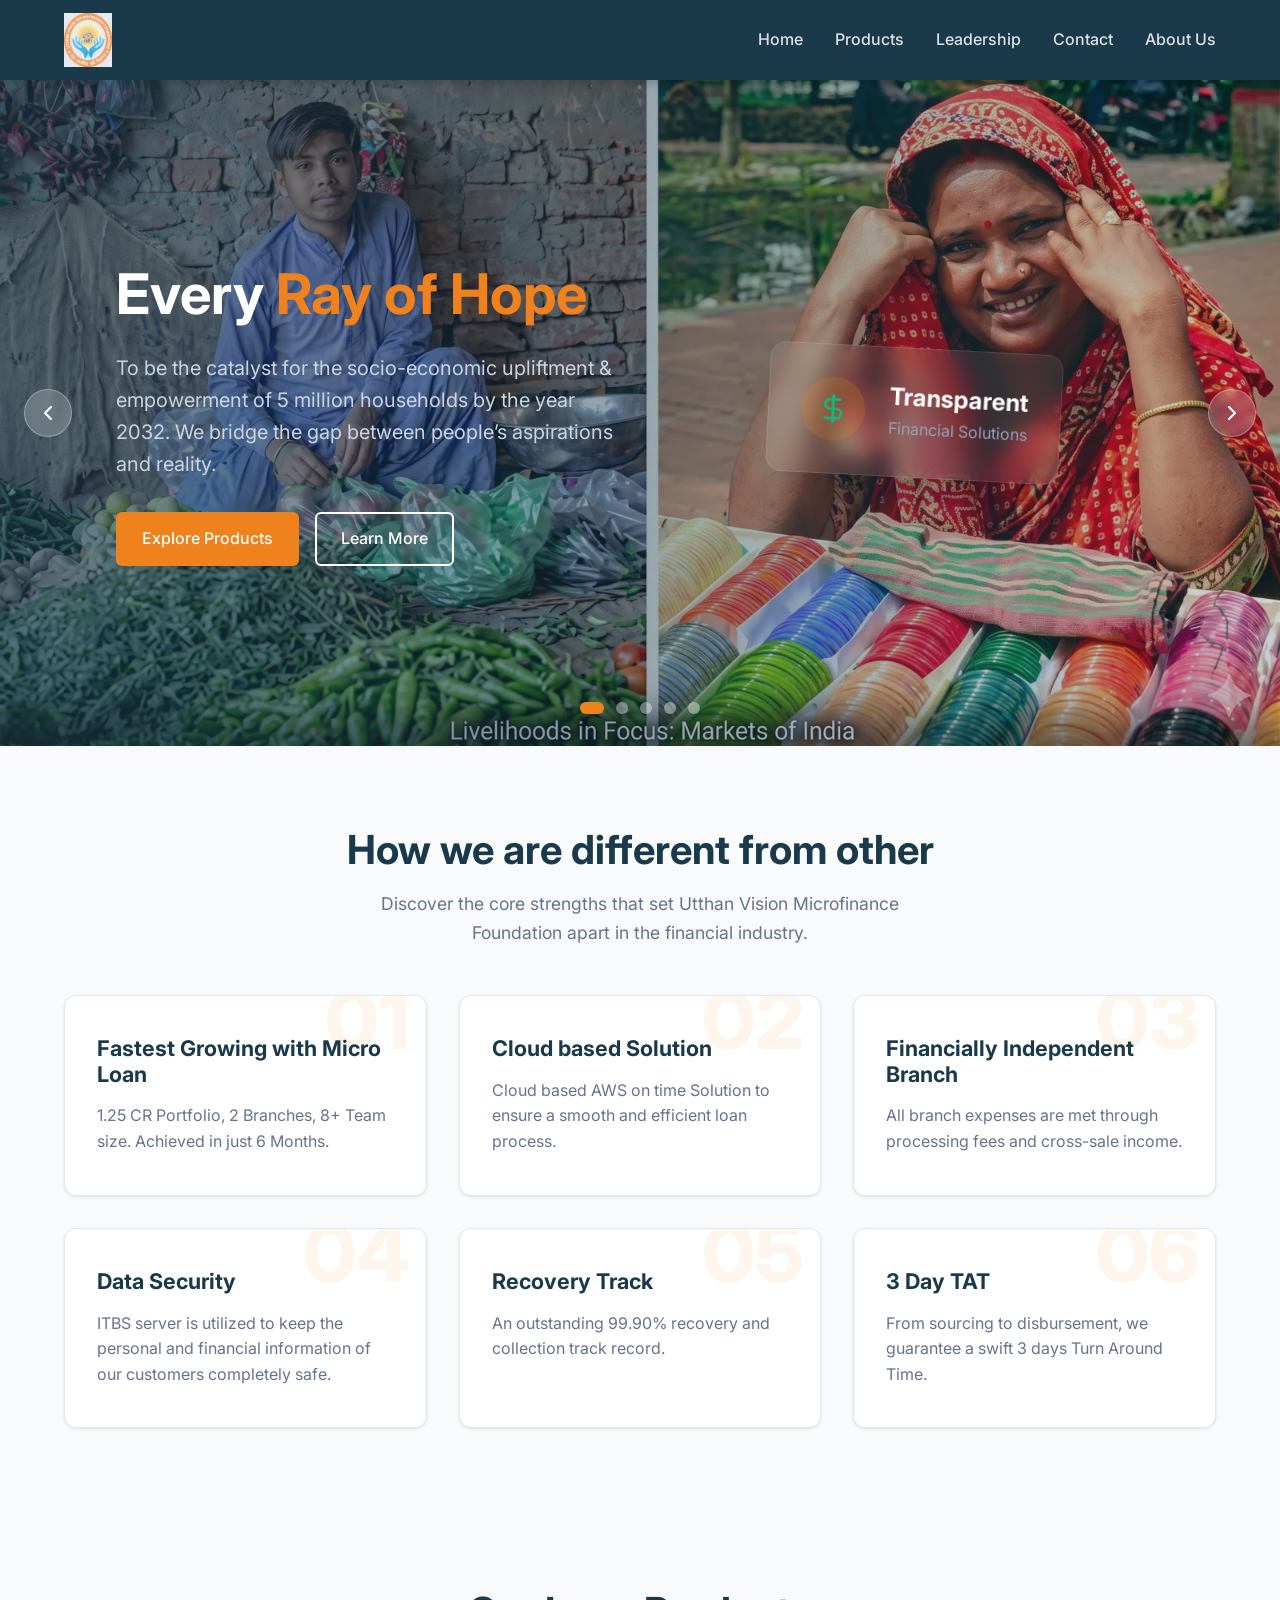
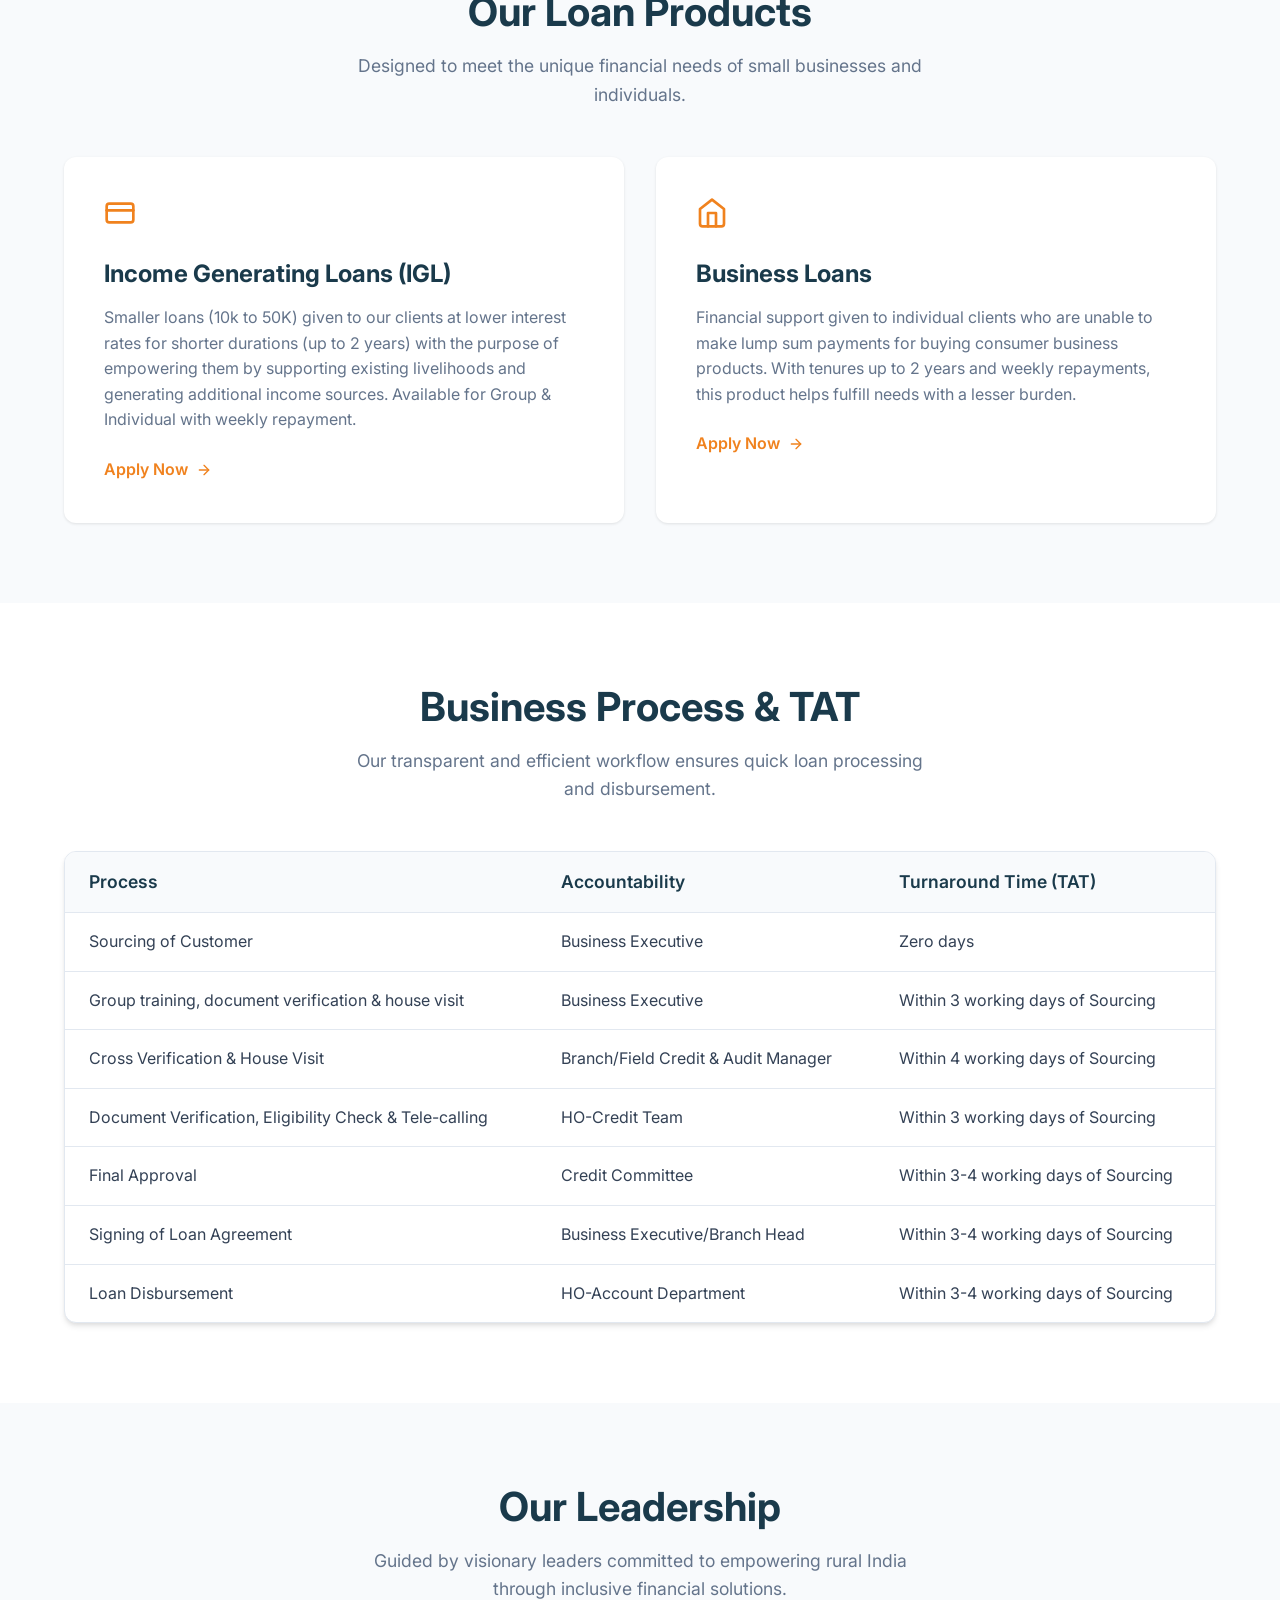
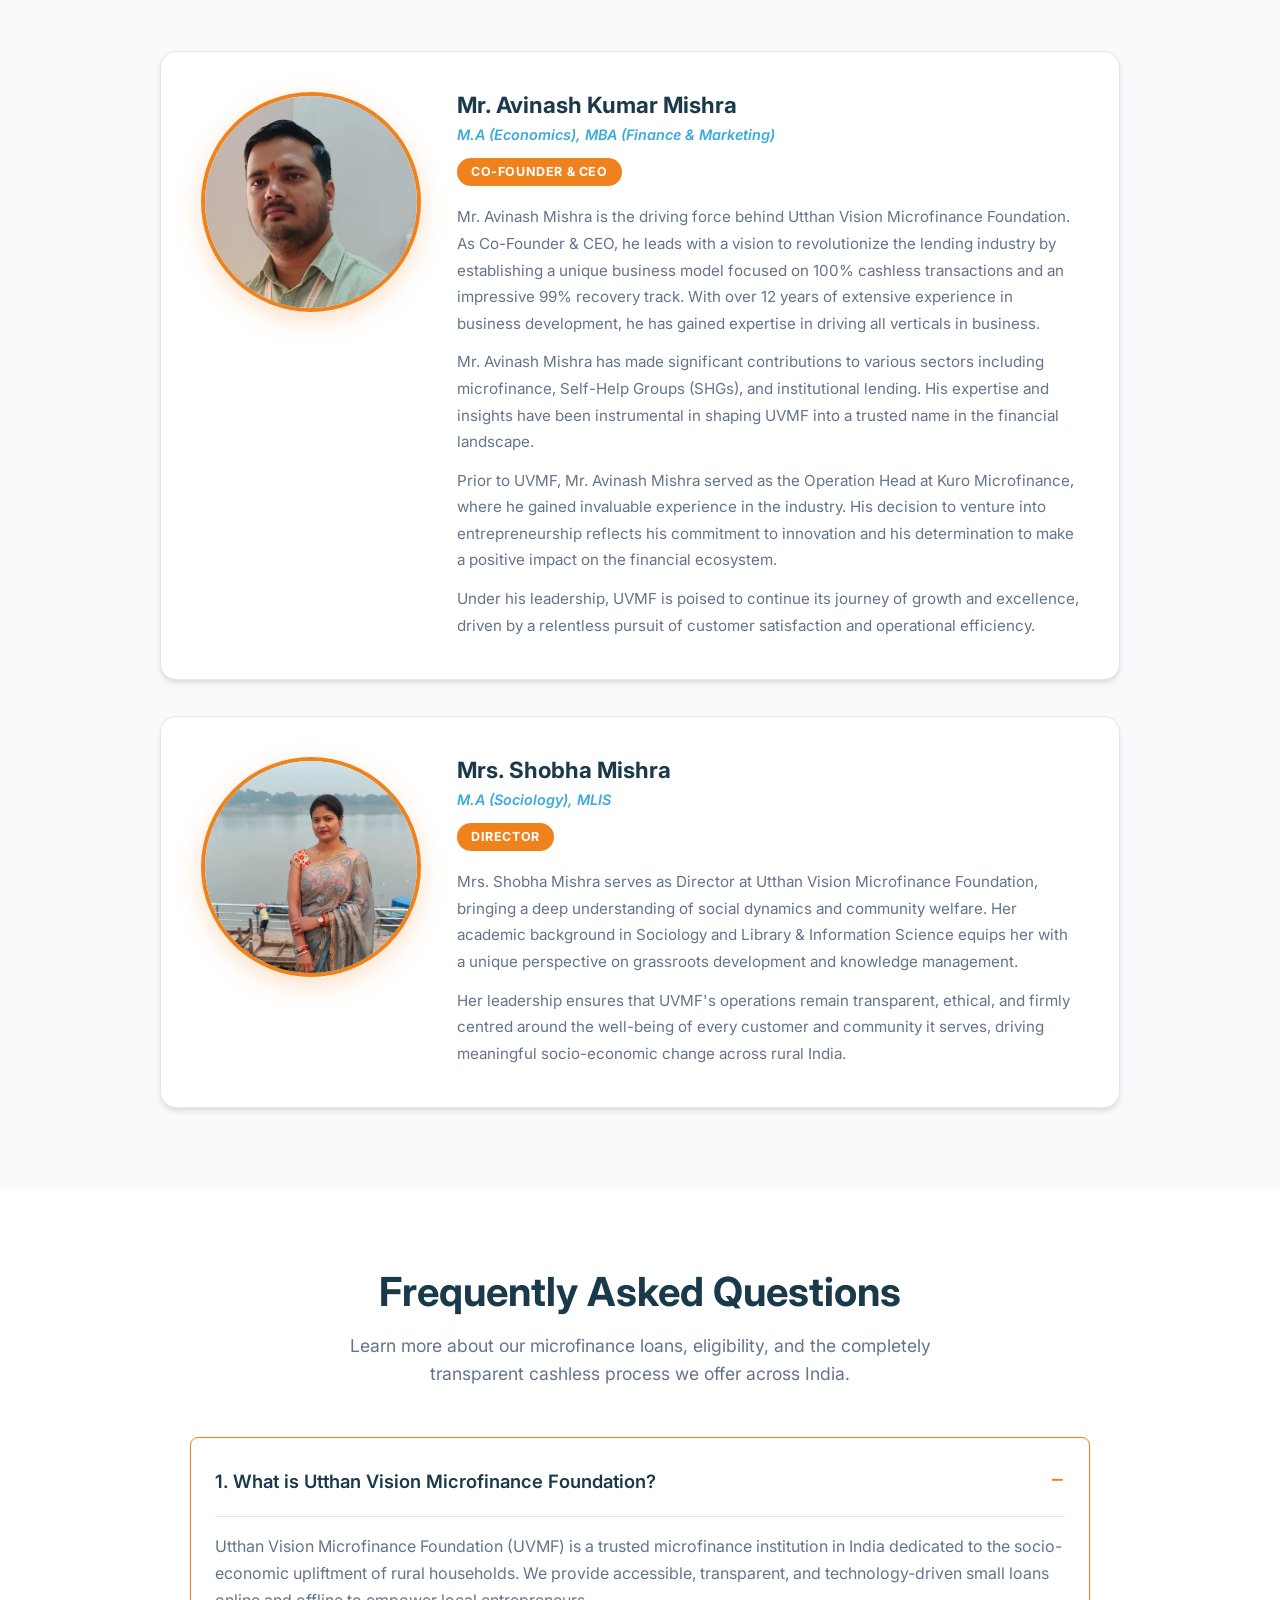
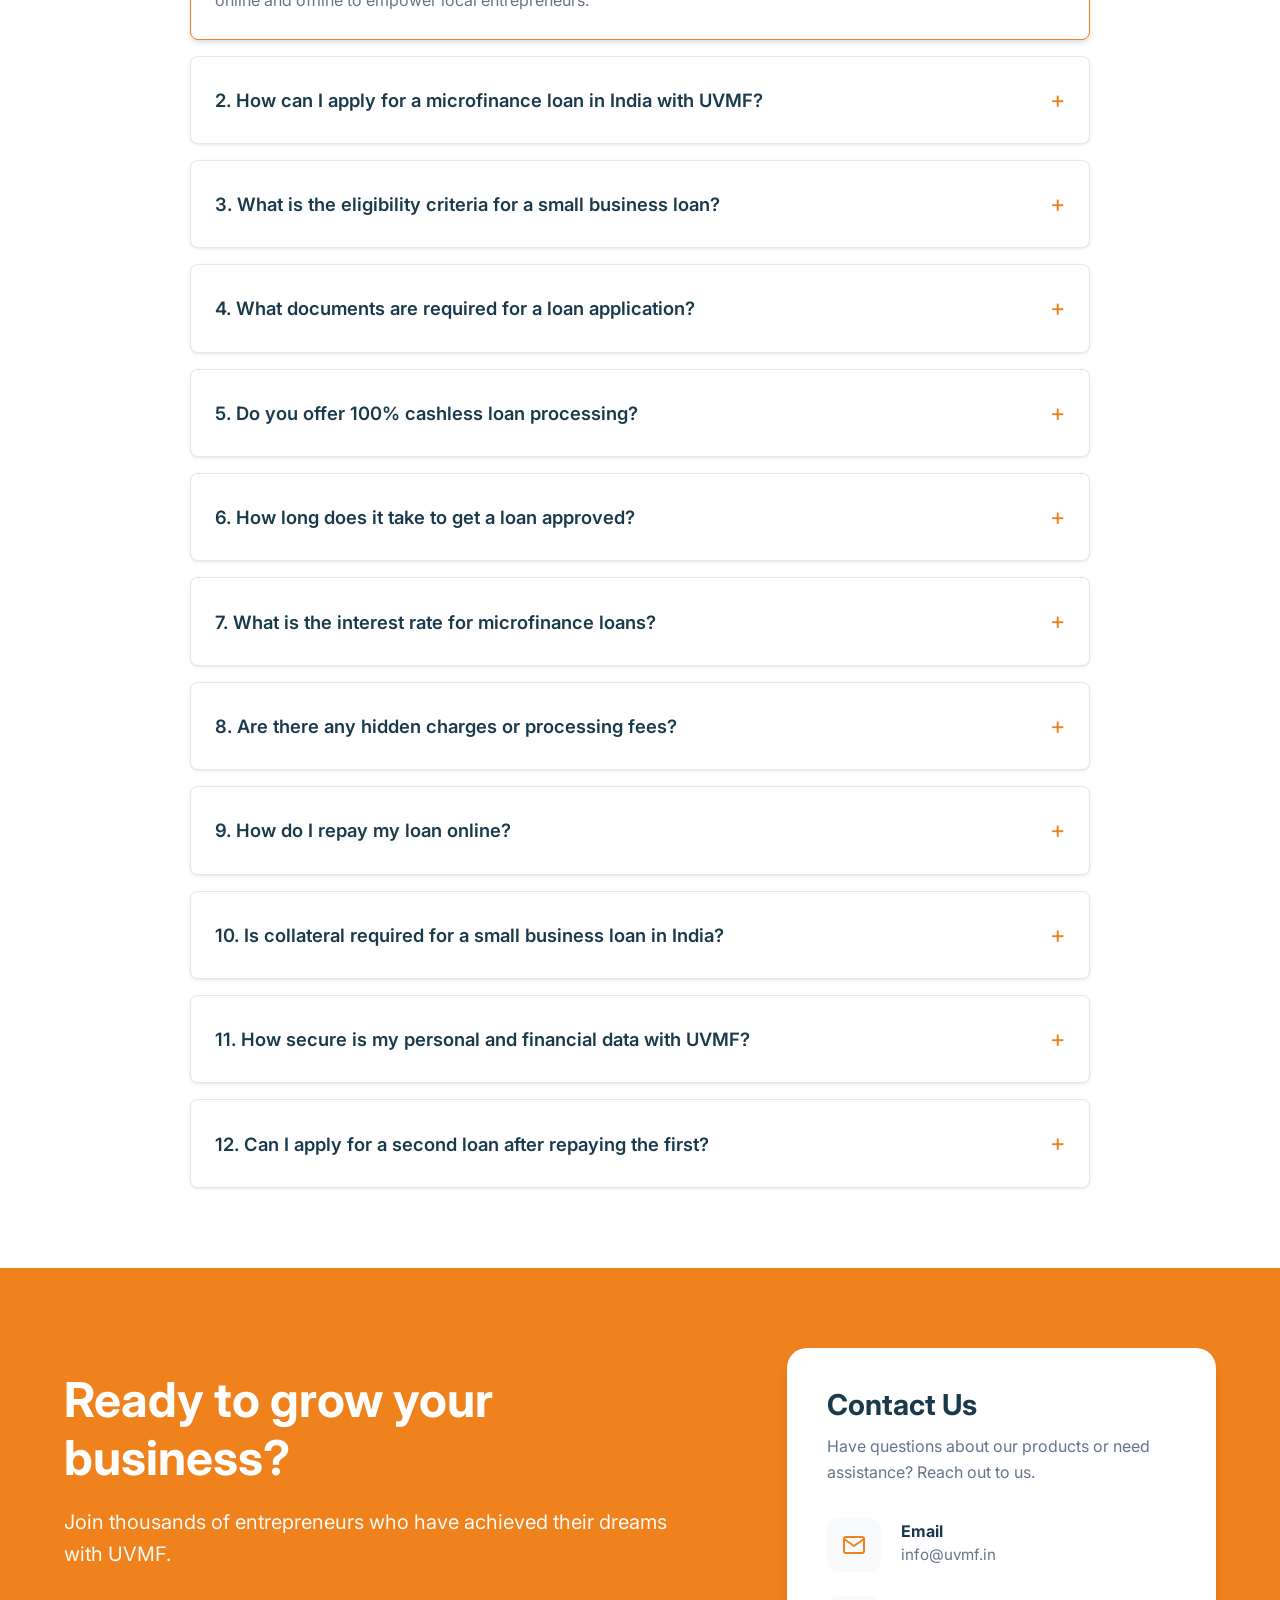
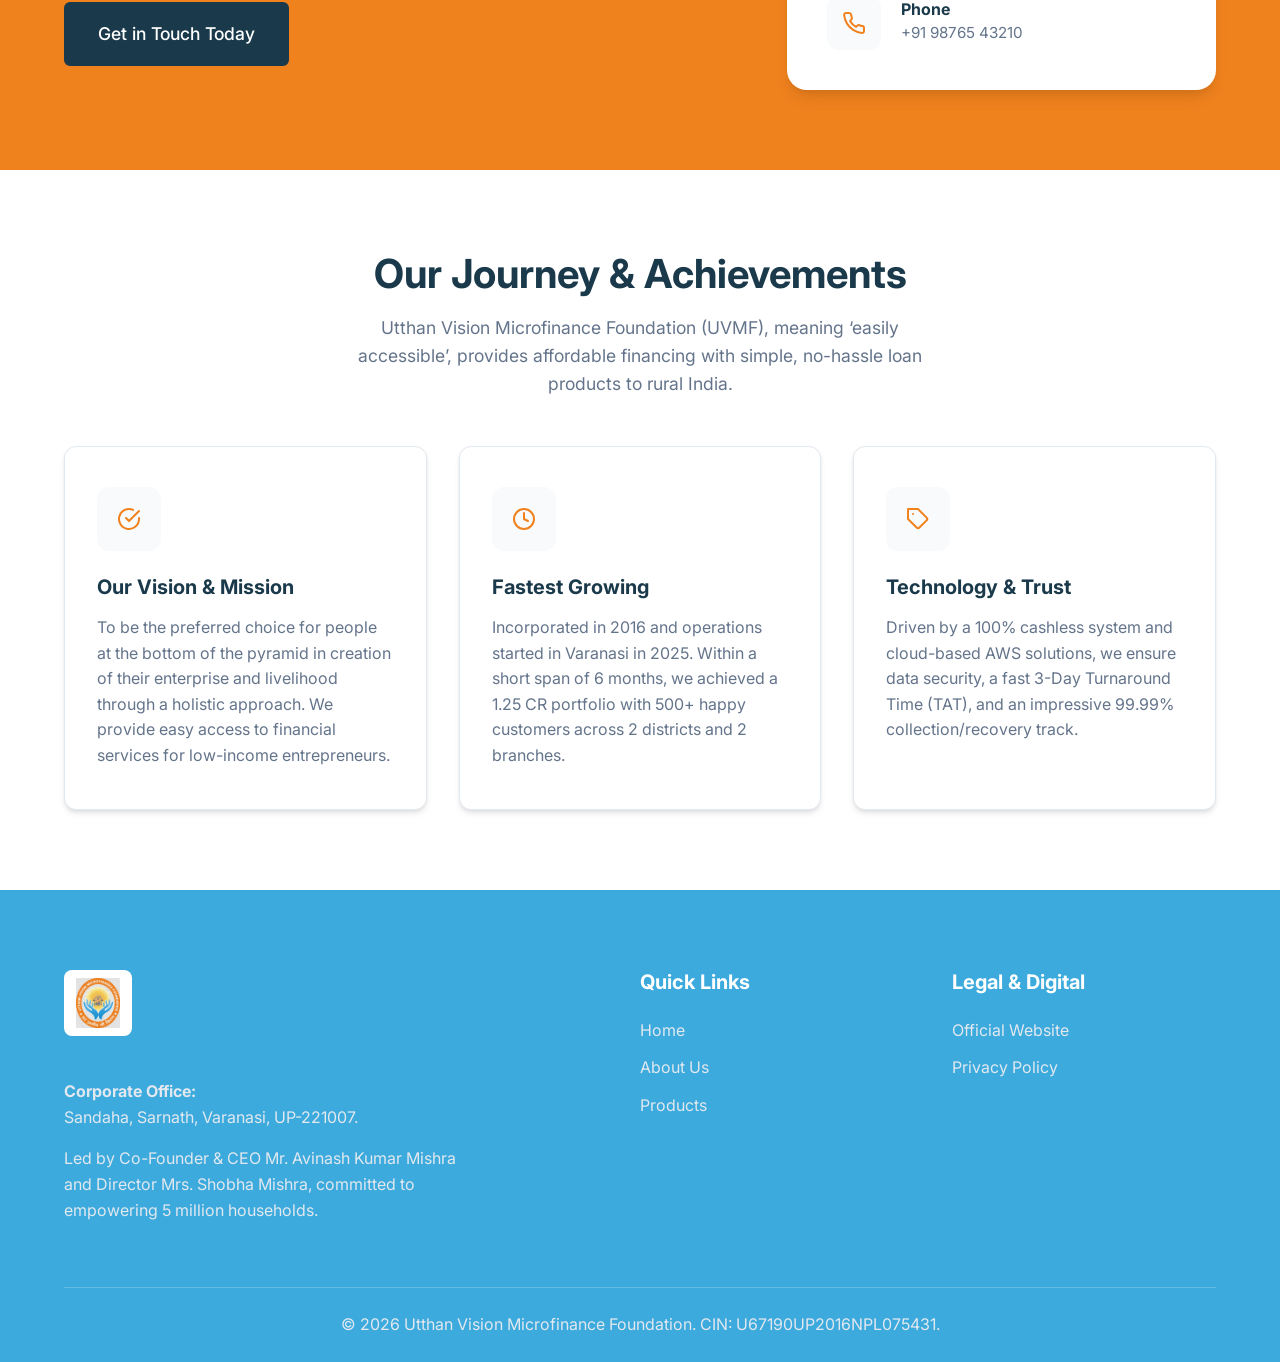
==== commit 2fd1ebf0: "logo" ====
--- a/index.html
+++ b/index.html
@@ -56,7 +56,7 @@
     <header class="header">
         <div class="container header-container">
             <a href="#" class="logo">
-                <img src="images/logo.webp" alt="UVMF Logo" class="logo-img" style="height: 70px; width: auto; object-fit: contain;">
+                <img src="images/logo.webp" alt="UVMF Logo" class="header-logo-img">
             </a>
             
             <nav class="navbar">
@@ -587,7 +587,7 @@
             <div class="footer-grid">
                 <div class="footer-col">
                     <a href="#" class="footer-logo">
-                        <img src="images/logo.webp" alt="UVMF Logo" class="logo-img footer-logo-img" loading="lazy">
+                        <img src="images/logo.webp" alt="UVMF Logo" class="footer-logo-img" loading="lazy">
                     </a>
                     <p style="margin-top: 16px;"><strong>Corporate Office:</strong><br>Sandaha, Sarnath, Varanasi, UP-221007.</p>
                     <p style="margin-top: 16px;">Led by Co-Founder &amp; CEO Mr. Avinash Kumar Mishra and Director Mrs. Shobha Mishra, committed to empowering 5 million households.</p>
--- a/styles.css
+++ b/styles.css
@@ -199,21 +199,31 @@
 /* Transparent logo — mix-blend-mode:screen makes any white/light
    background invisible on dark surfaces (header & footer) */
 .logo-img {
+    display: block;
+    max-width: 100%;
+}
+
+.header-logo-img {
+    height: 54px;
+    width: auto;
+    object-fit: contain;
     mix-blend-mode: screen;
-    background: transparent;
-    display: block;
 }
 
 /* Footer logo sizing */
 .footer-logo {
     display: inline-block;
-    margin-bottom: 4px;
+    margin-bottom: 20px;
+    background: white;
+    padding: 8px 12px;
+    border-radius: 8px;
 }
 
 .footer-logo-img {
-    height: 60px;
+    height: 50px;
     width: auto;
     object-fit: contain;
+    display: block;
 }
 
 .navbar {
@@ -1080,6 +1090,10 @@
         height: 64px;
     }
 
+    .header-logo-img {
+        height: 45px;
+    }
+
     .navbar {
         display: none;
     }
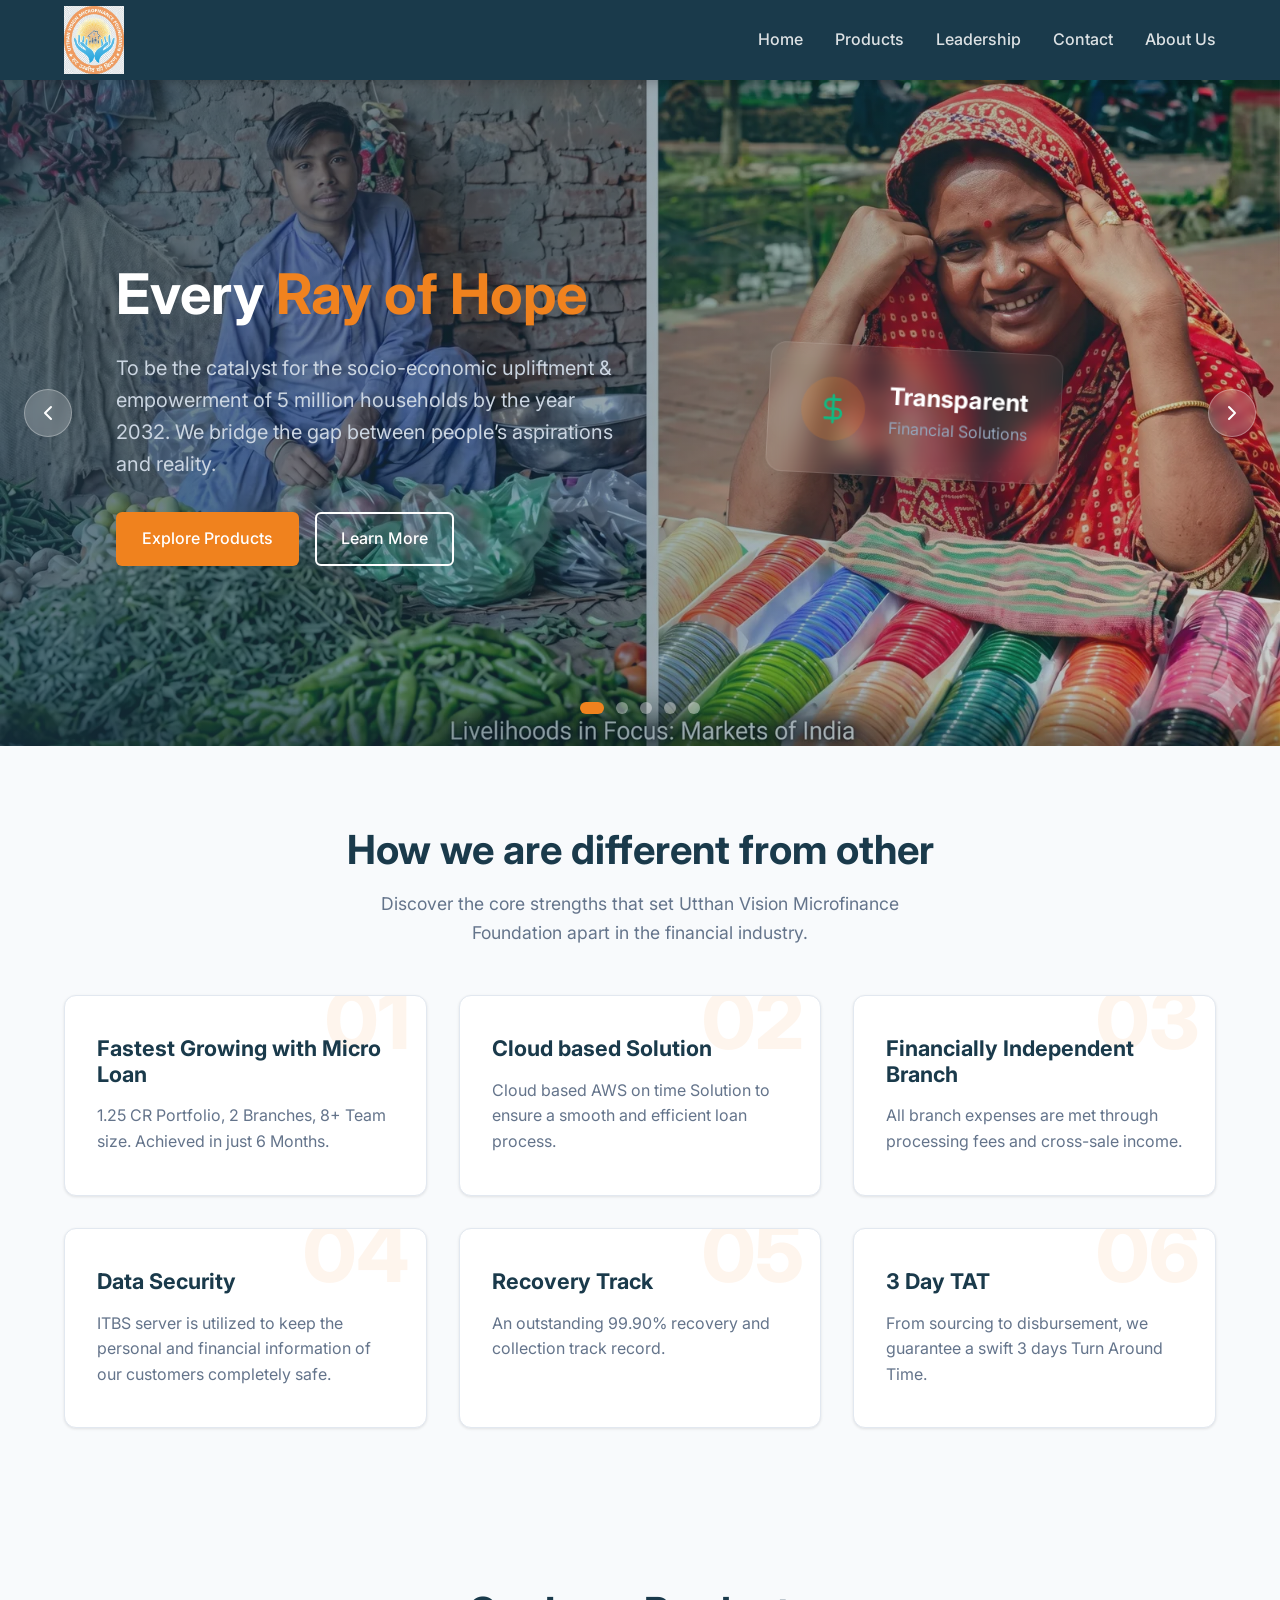
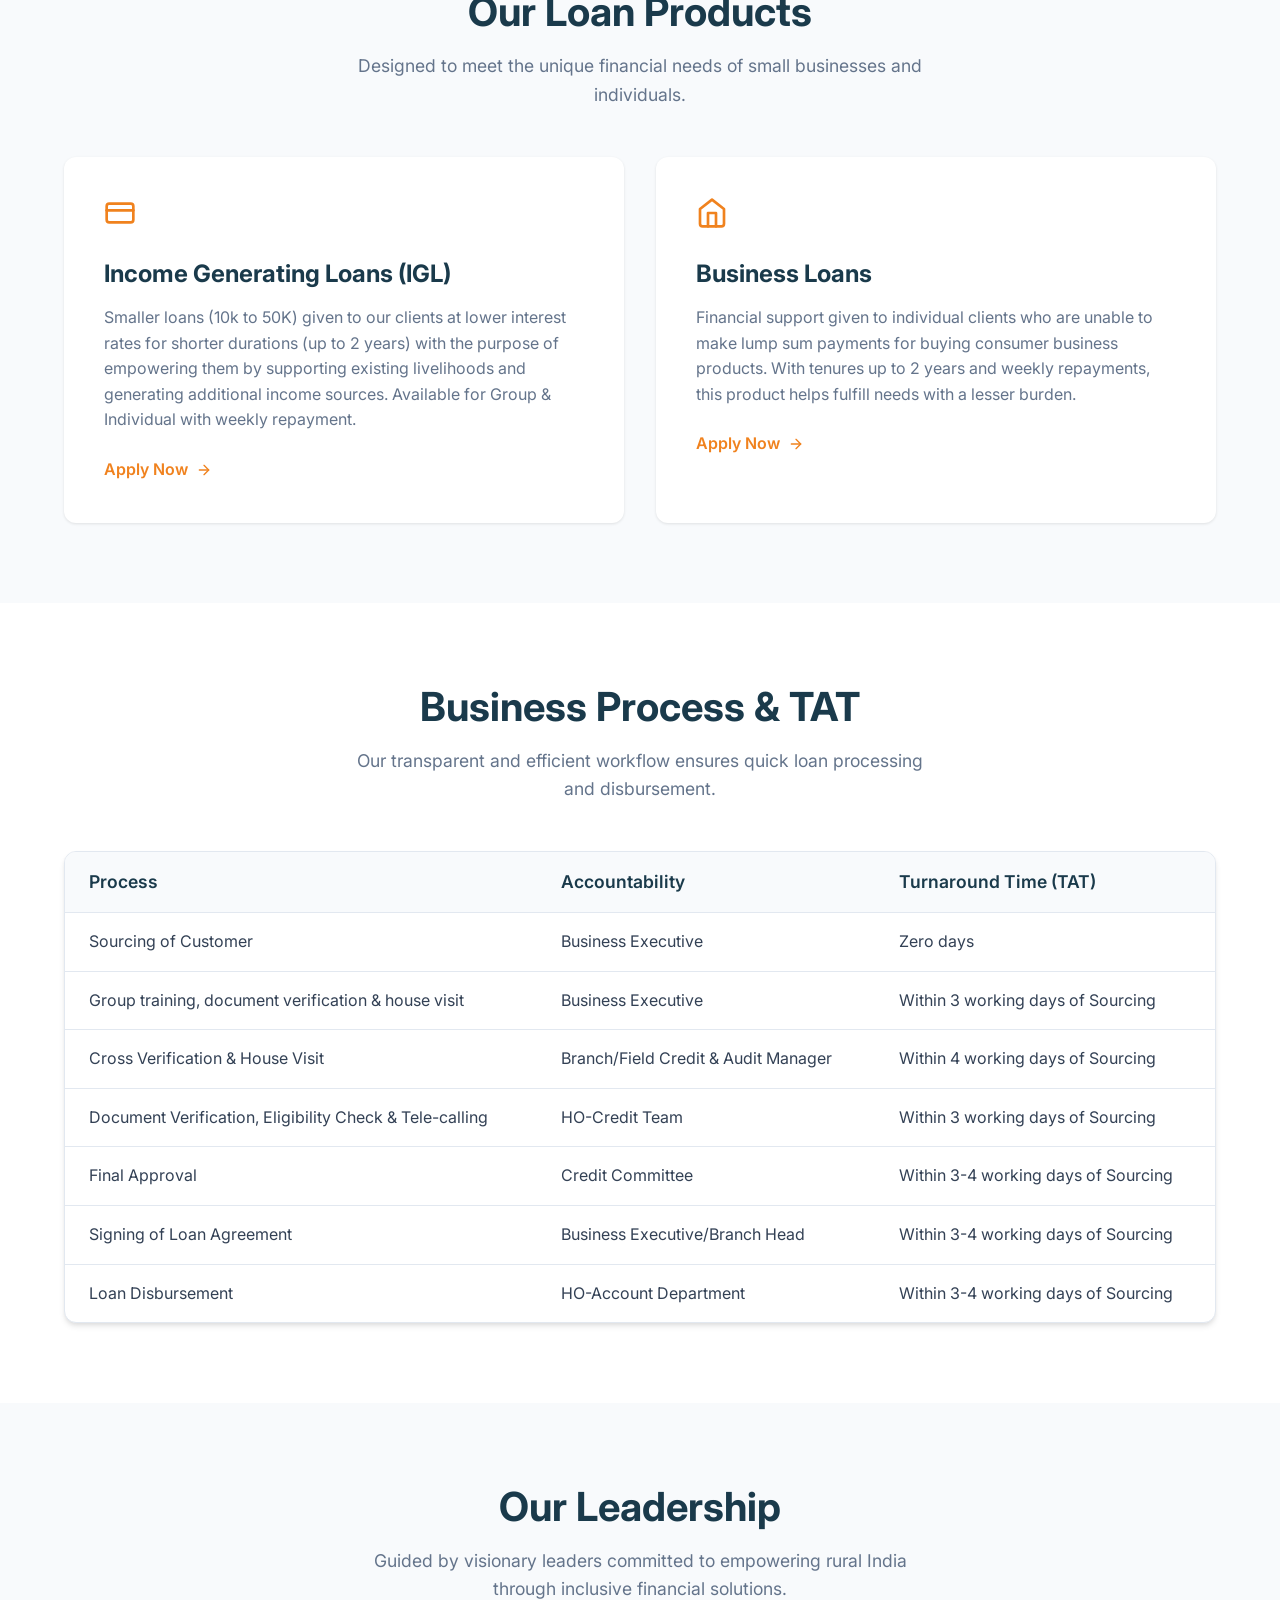
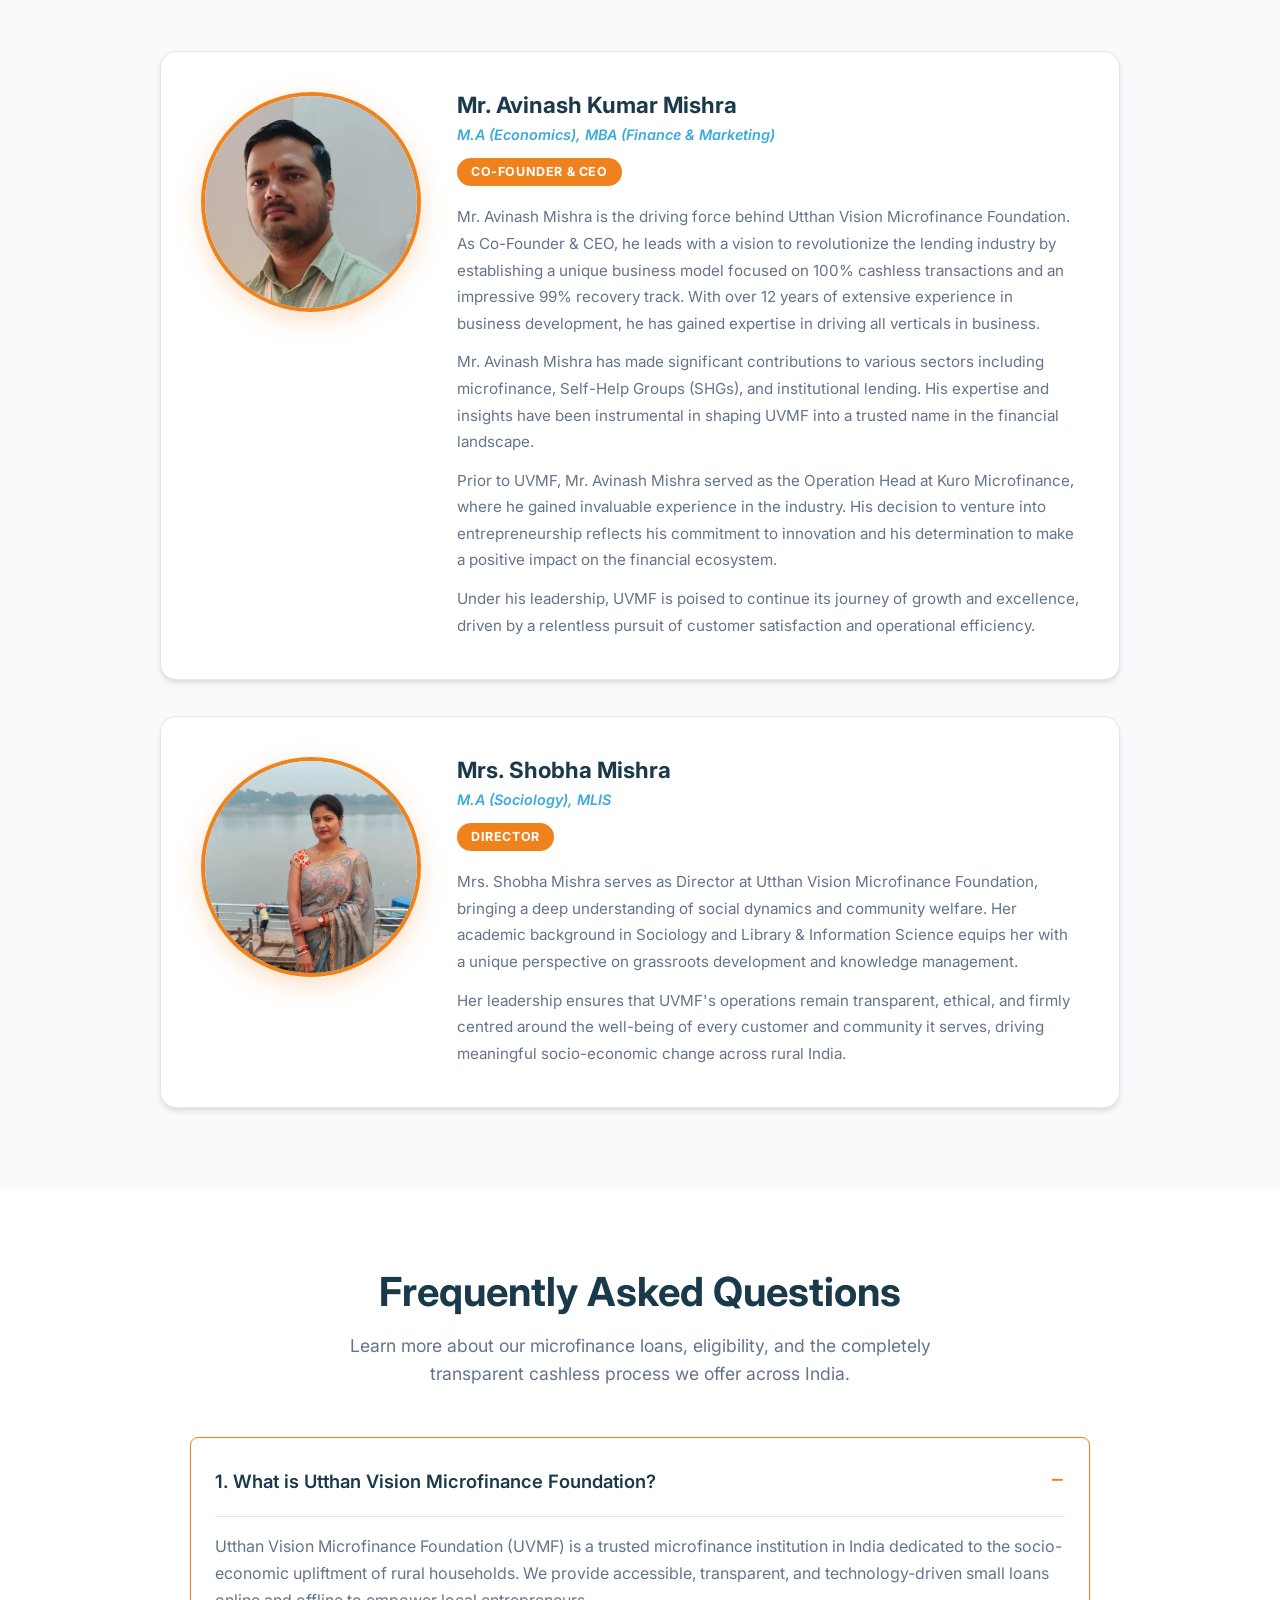
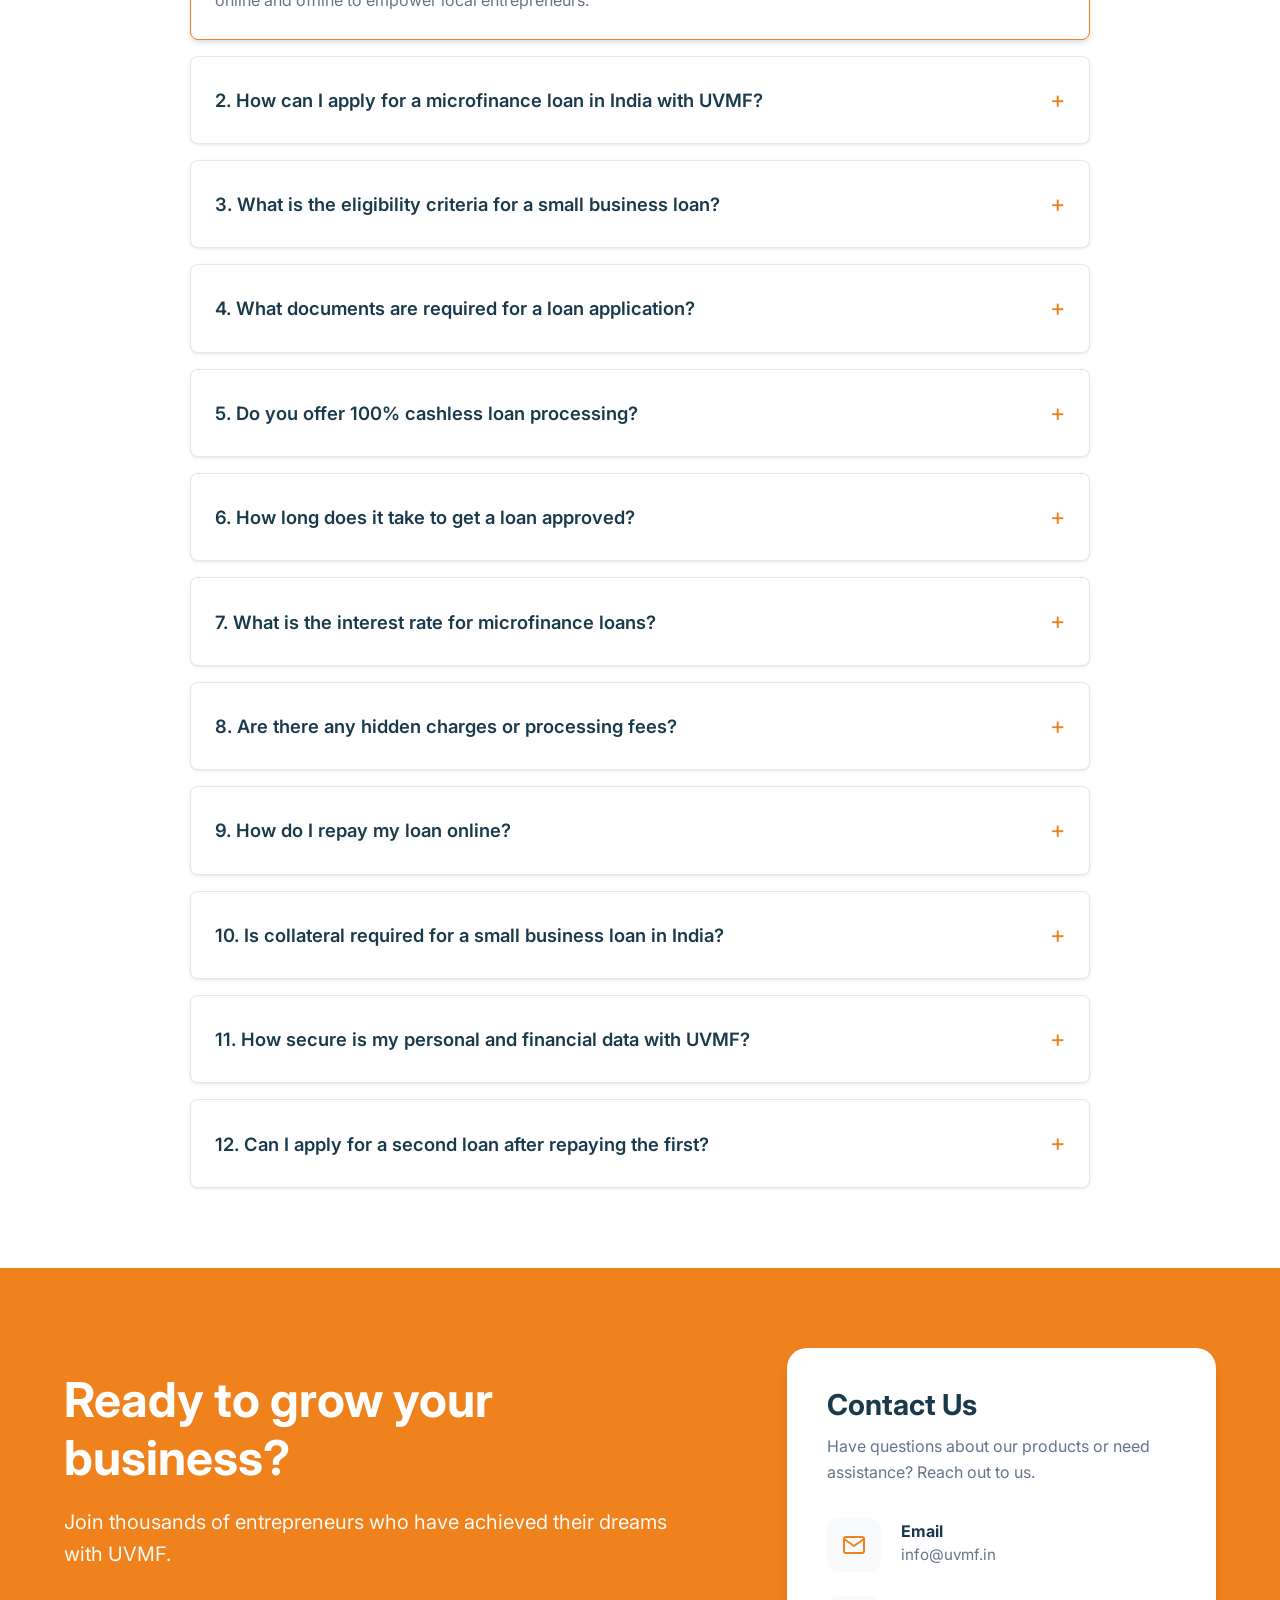
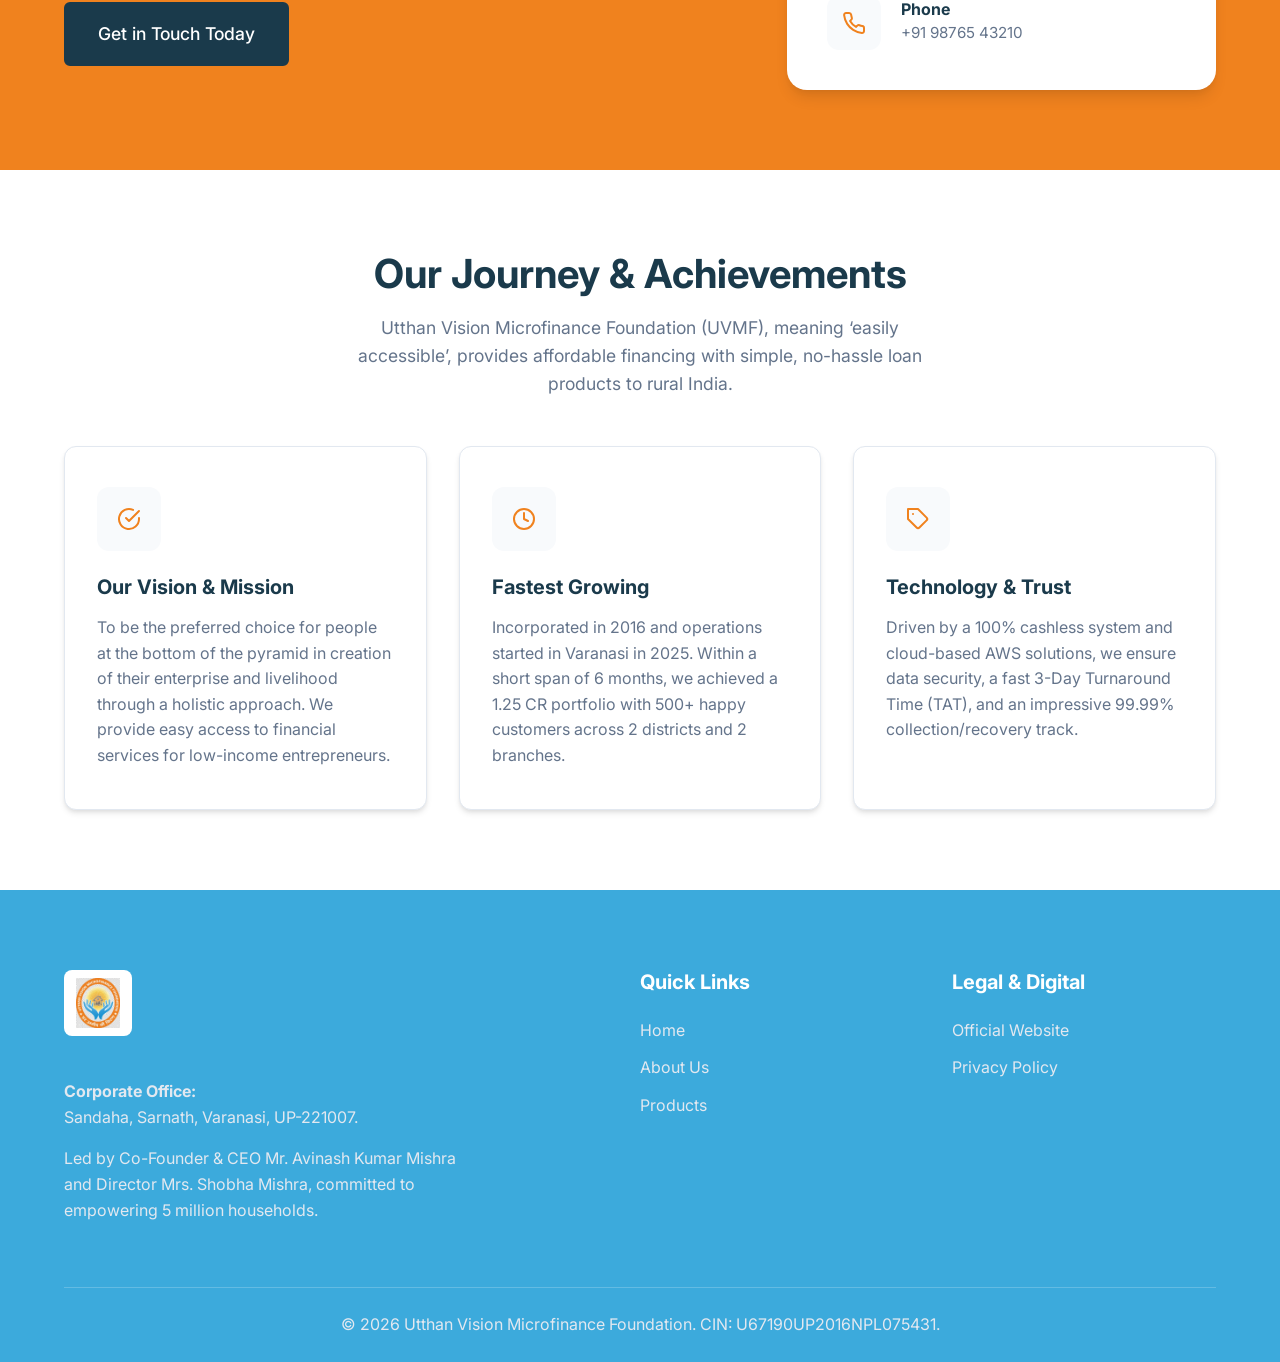
==== commit 921597cb: "logo setup" ====
--- a/index.html
+++ b/index.html
@@ -66,7 +66,7 @@
                     <li><a href="#leadership">Leadership</a></li>
                     <li><a href="#contact">Contact</a></li>
                     <li><a href="#about">About Us</a></li>
-                </ul>
+            </nav>
 
             <button class="mobile-menu-btn" aria-label="Toggle menu">
                 <svg width="24" height="24" viewBox="0 0 24 24" fill="none" stroke="currentColor" stroke-width="2" stroke-linecap="round" stroke-linejoin="round">
--- a/styles.css
+++ b/styles.css
@@ -194,20 +194,16 @@
 .logo {
     display: flex;
     align-items: center;
-}
-
-/* Transparent logo — mix-blend-mode:screen makes any white/light
-   background invisible on dark surfaces (header & footer) */
-.logo-img {
-    display: block;
-    max-width: 100%;
+    height: 100%;
 }
 
 .header-logo-img {
-    height: 54px;
+    height: 85%; /* Responsive to header height */
     width: auto;
+    max-width: 220px;
     object-fit: contain;
     mix-blend-mode: screen;
+    display: block;
 }
 
 /* Footer logo sizing */
@@ -1087,11 +1083,16 @@
     }
 
     .header {
-        height: 64px;
+        height: 60px;
+    }
+
+    .header-container {
+        padding: 0 16px;
     }
 
     .header-logo-img {
-        height: 45px;
+        height: 80% !important; /* Responsive to 60px header */
+        max-width: 140px !important;
     }
 
     .navbar {
@@ -1099,7 +1100,12 @@
     }
 
     .mobile-menu-btn {
-        display: block;
+        display: flex !important;
+        align-items: center;
+        justify-content: center;
+        color: var(--white) !important;
+        background: transparent;
+        z-index: 1002;
     }
 
     .section-padding {
@@ -1119,7 +1125,7 @@
     }
 
     .hero-carousel {
-        padding-top: 64px; /* match mobile header height */
+        padding-top: 60px; /* match mobile header height */
     }
 
     .carousel-slide.active {
@@ -1215,6 +1221,11 @@
 }
 
 @media (max-width: 480px) {
+    .header-logo-img {
+        height: 28px !important;
+        max-width: 100px !important;
+    }
+
     .container {
         padding: 0 16px;
     }
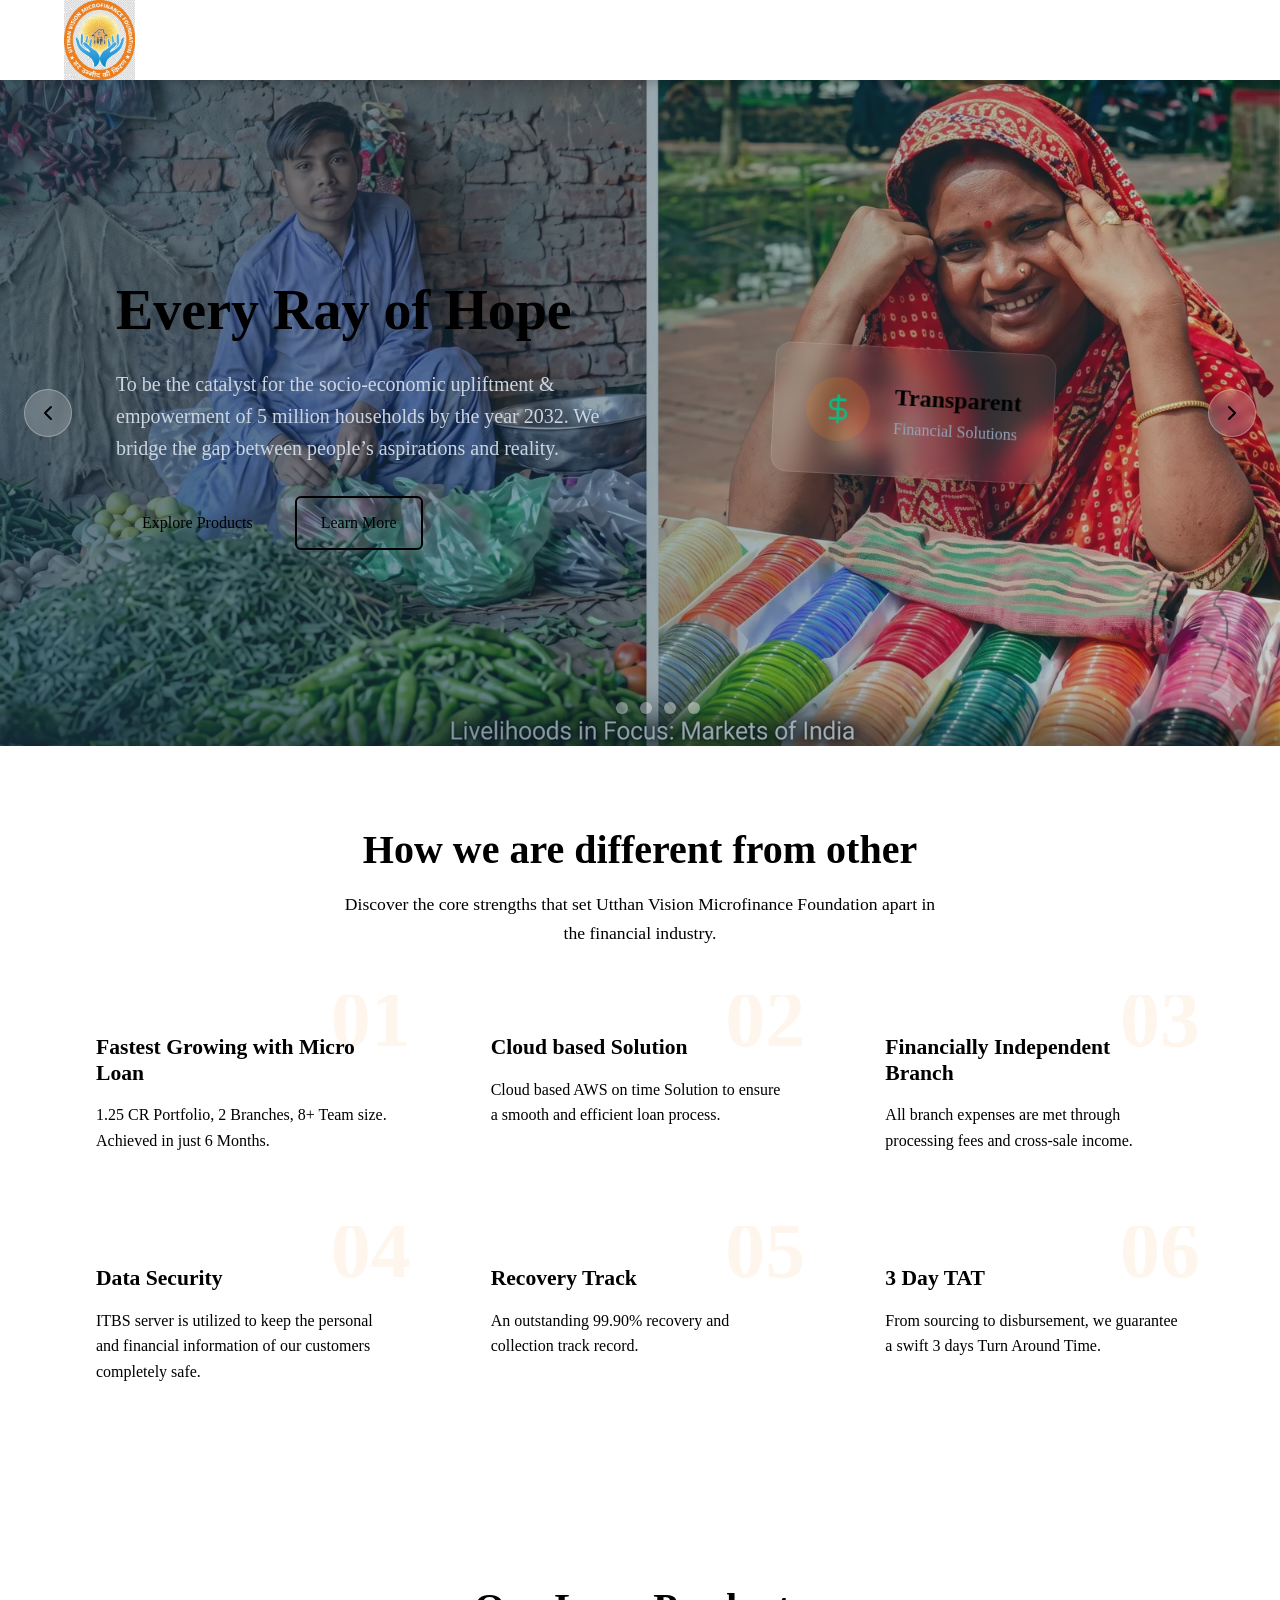
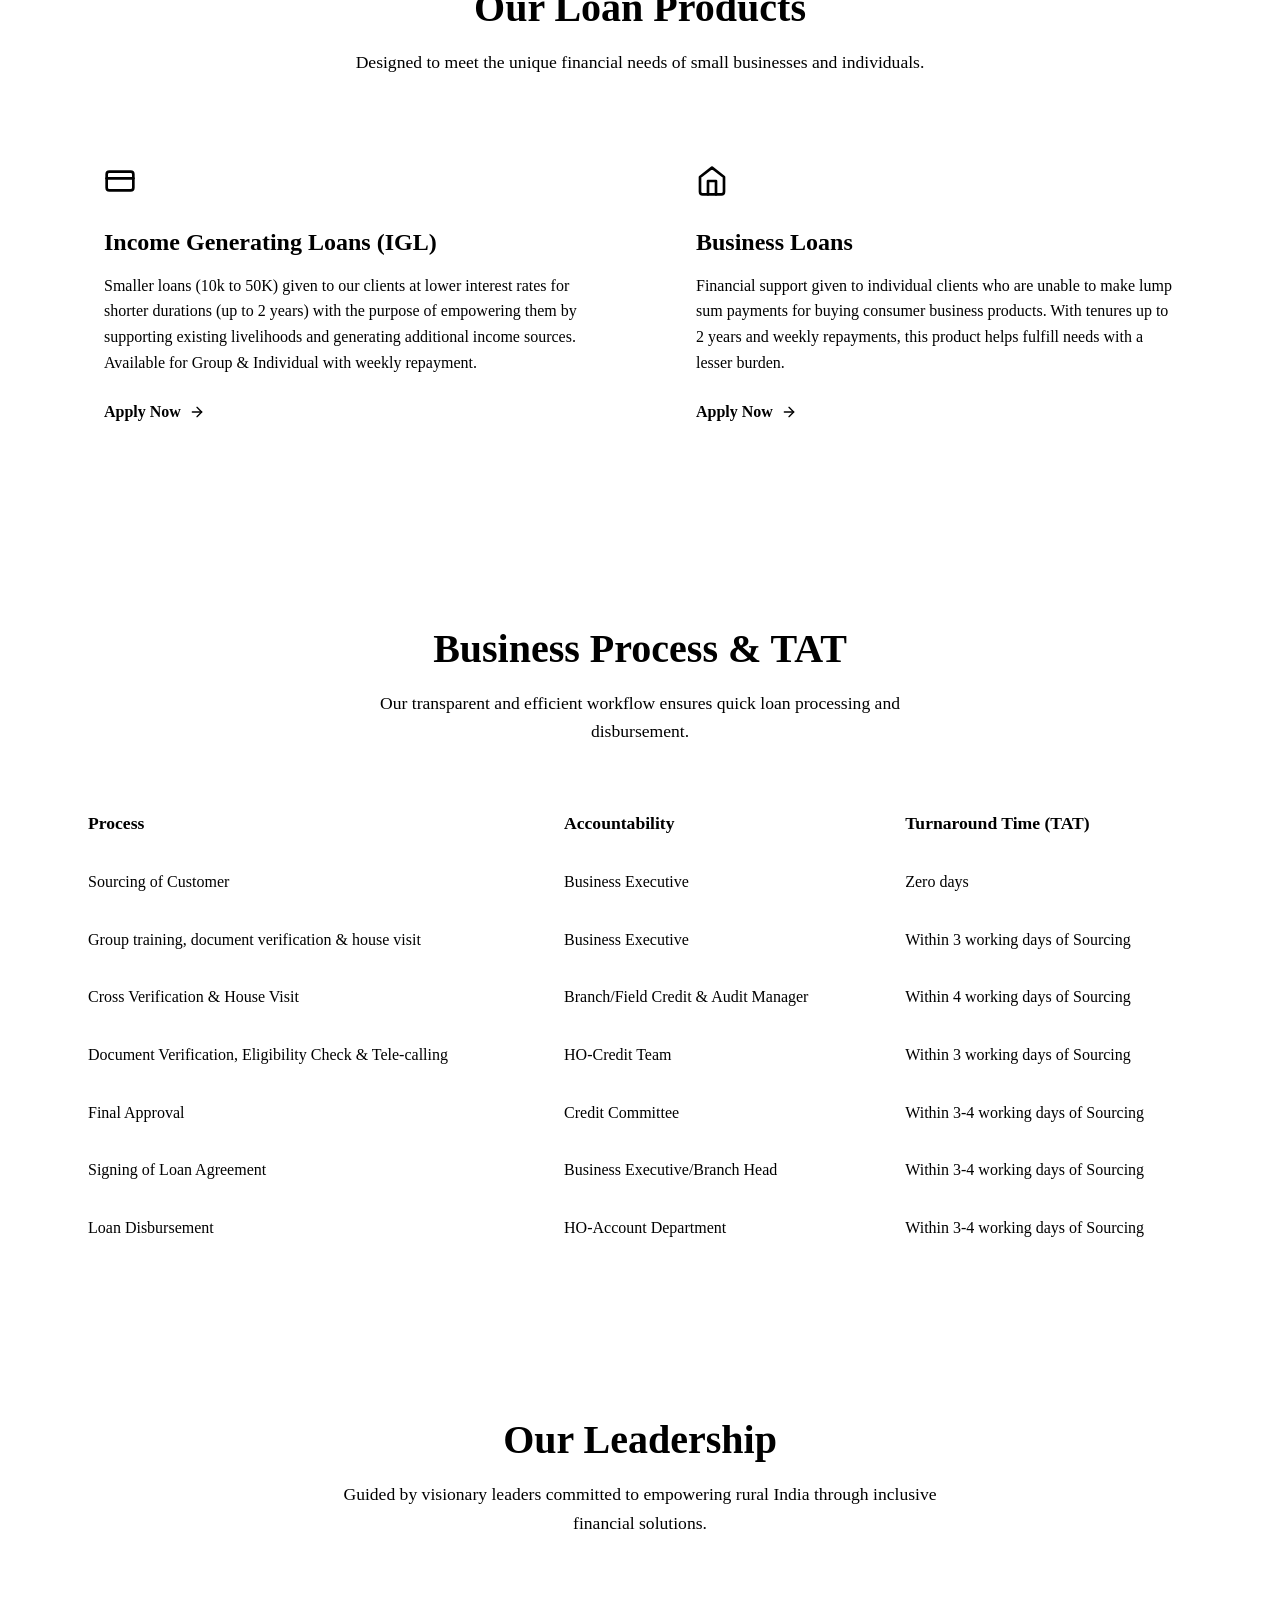
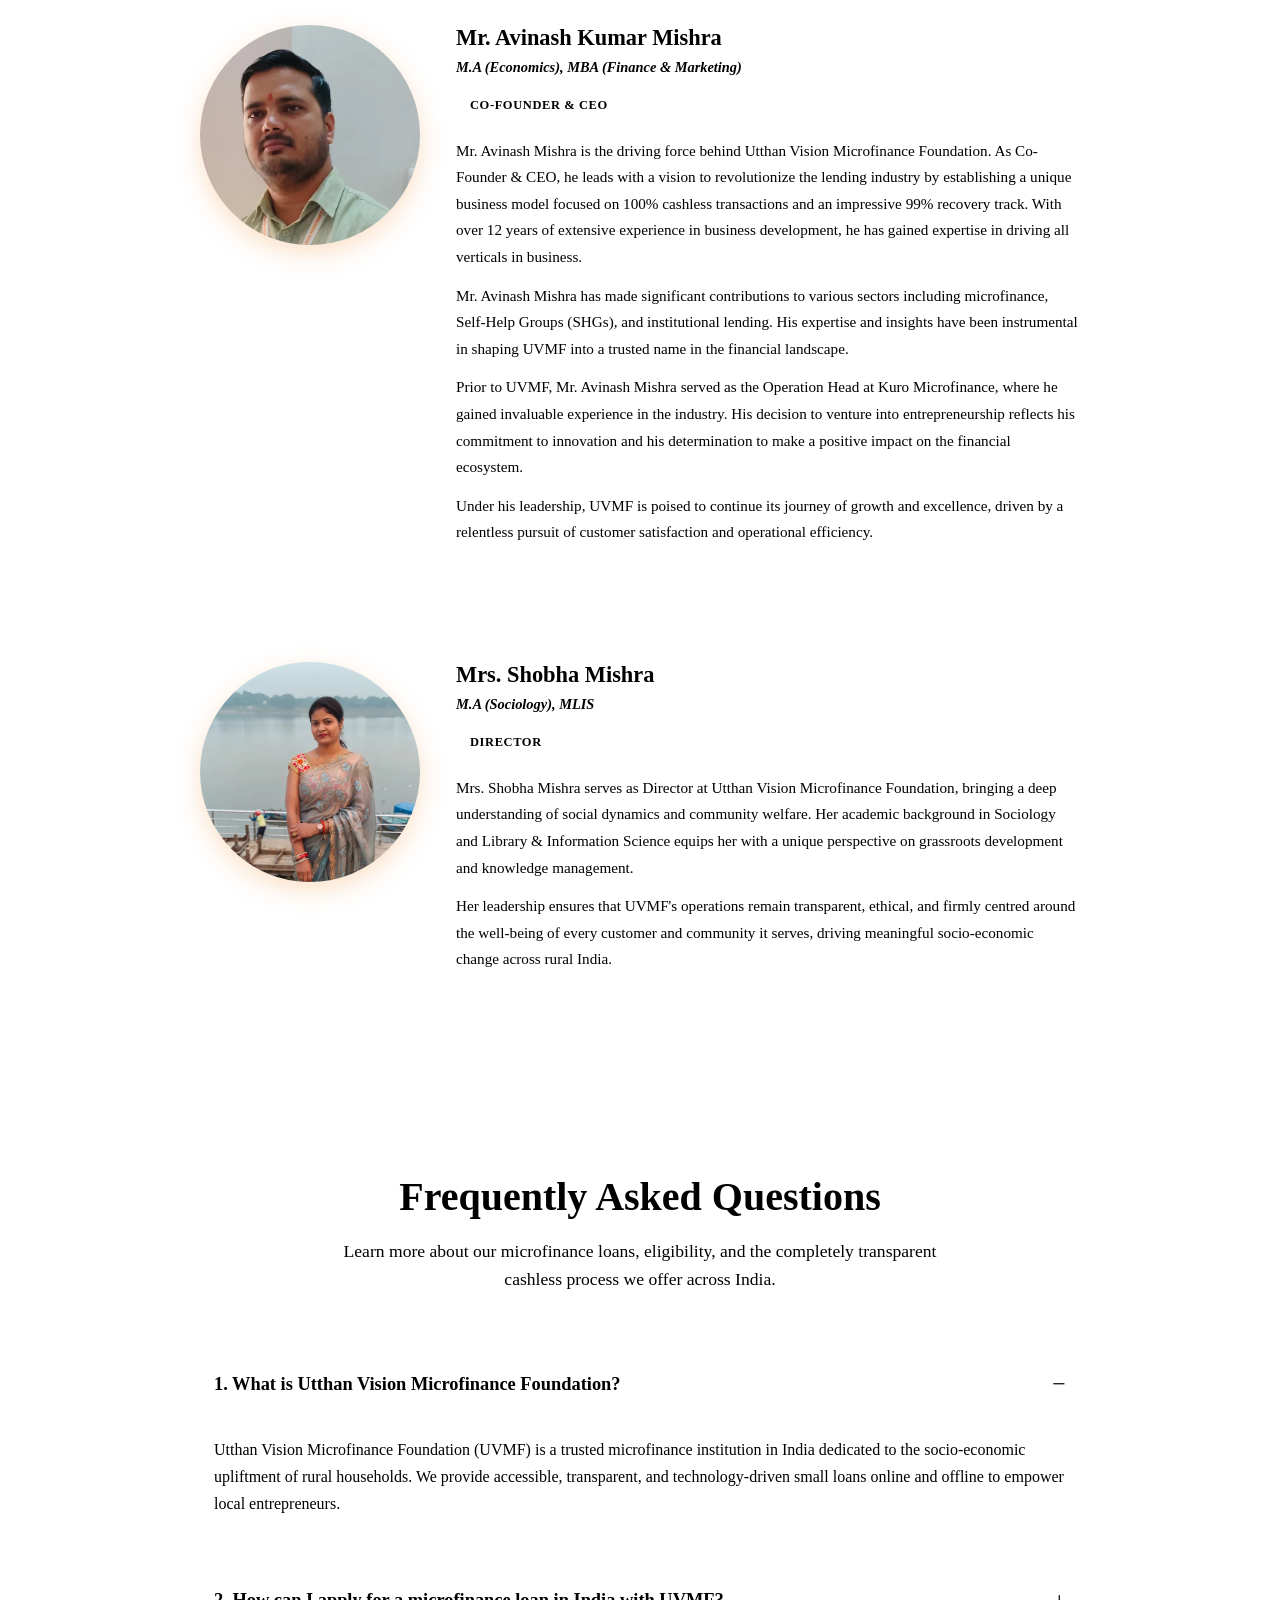
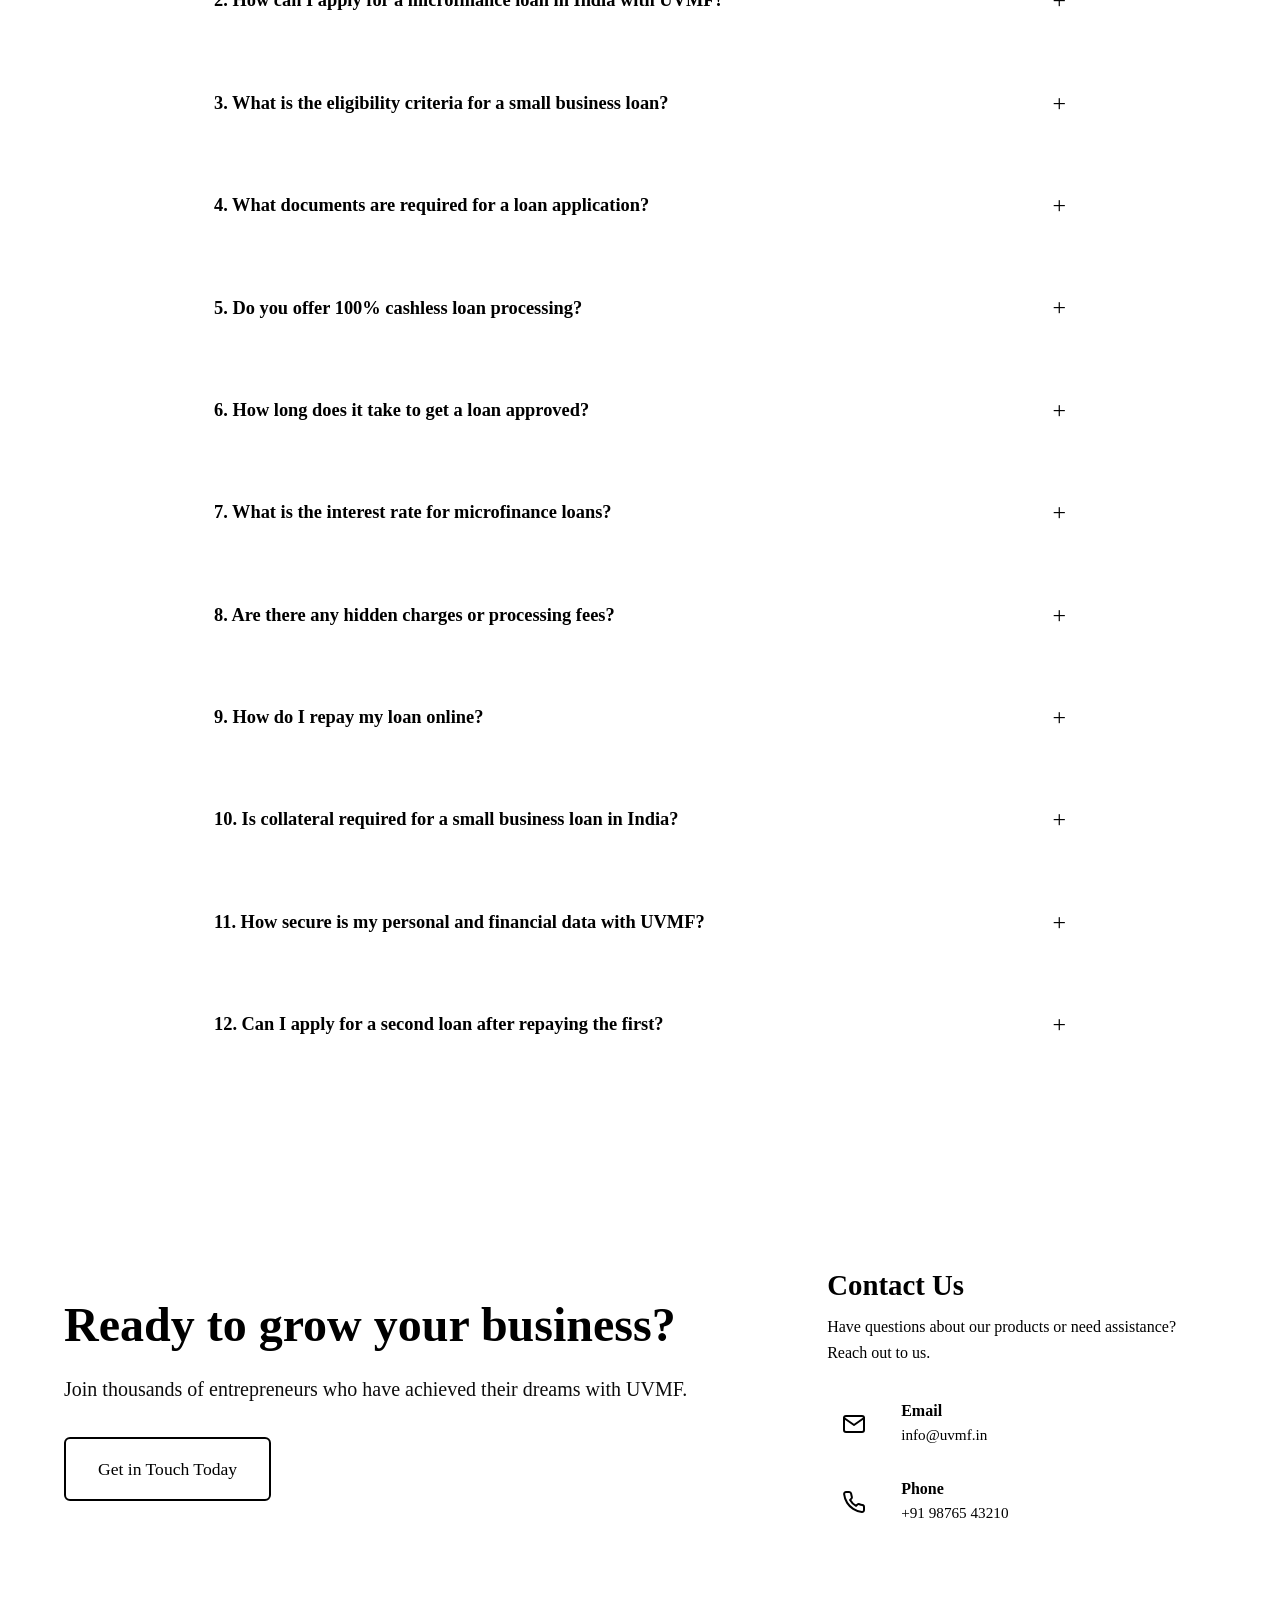
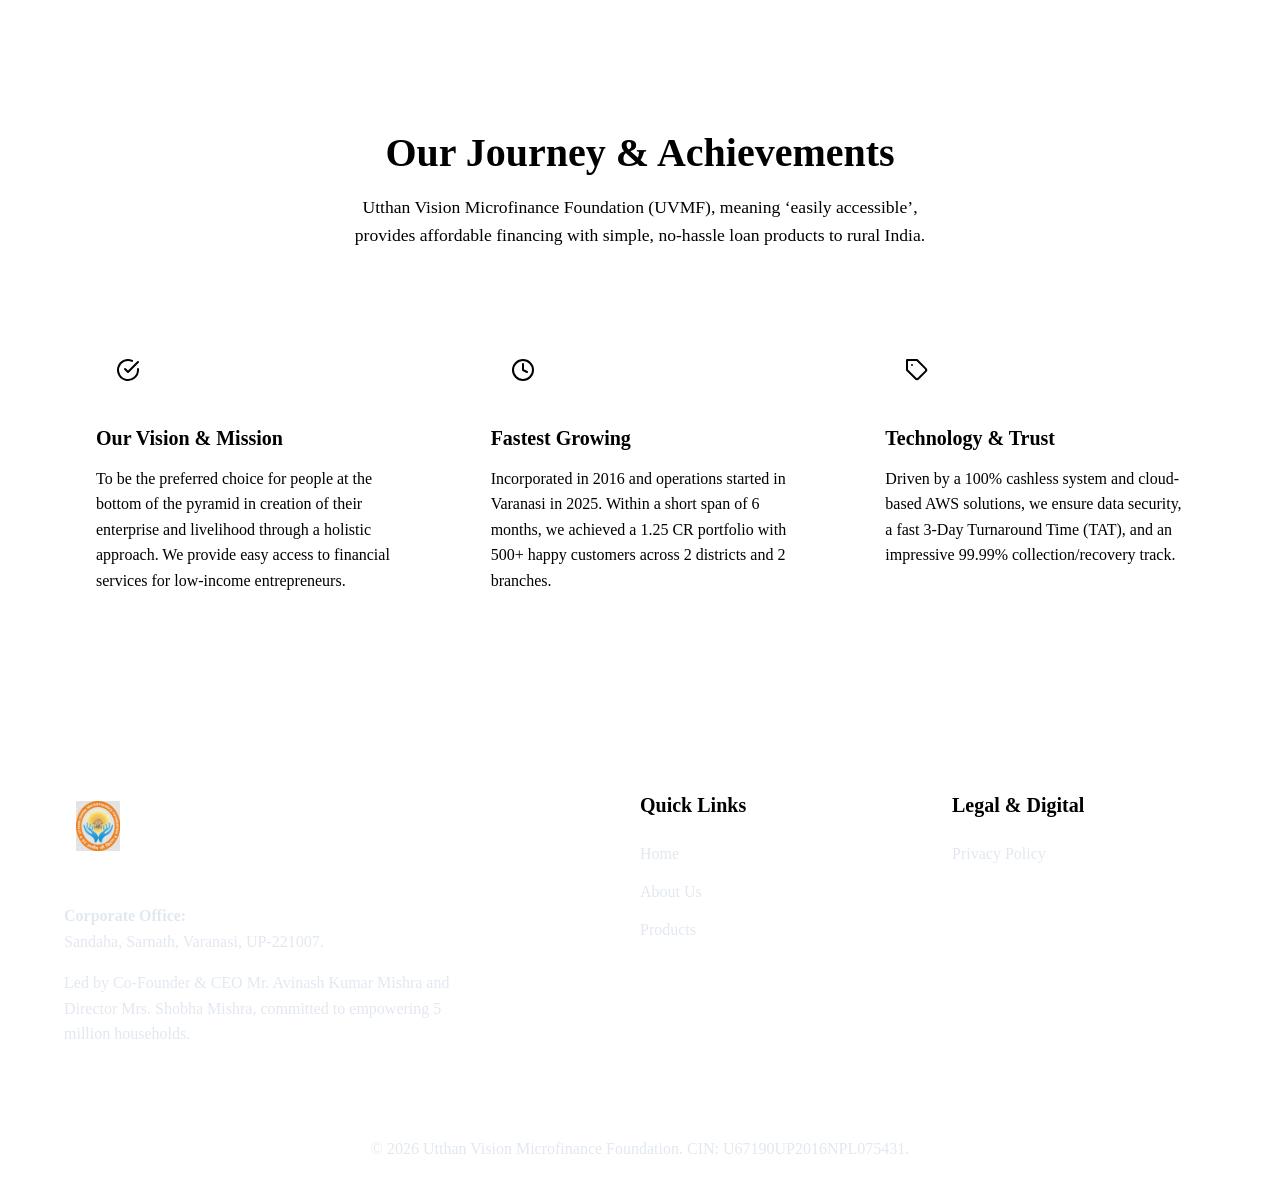
==== commit 331d6a29: "chang" ====
--- a/index.html
+++ b/index.html
@@ -603,7 +603,7 @@
                 <div class="footer-col">
                     <h4>Legal & Digital</h4>
                     <ul>
-                        <li><a href="http://www.utthanvision.com/" target="_blank">Official Website</a></li>
+
                         <!-- <li><a href="#">Grievance Redressal</a></li> -->
                         <li><a href="privacy-policy.html">Privacy Policy</a></li>
                     </ul>
--- a/styles.css
+++ b/styles.css
@@ -1,12 +1,17 @@
+Official Website
+
 /* =========================================
    CSS Reset & Variables
    ========================================= */
 :root {
     /* Colors */
-    --primary: #1a3a4b; /* Deep Logo Blue */
-    --secondary: #f0821e; /* Logo Orange */
+    --primary: #1a3a4b;
+    /* Deep Logo Blue */
+    --secondary: #f0821e;
+    /* Logo Orange */
     --secondary-hover: #d36e14;
-    --accent: #3caadc; /* Light Logo Blue */
+    --accent: #3caadc;
+    /* Light Logo Blue */
     --bg-light: #f8fafc;
     --text-main: #334155;
     --text-light: #64748b;
@@ -14,17 +19,17 @@
     --border-color: #e2e8f0;
     --success: #10b981;
     --error: #ef4444;
-    
+
     /* Typography */
     --font-main: 'Inter', sans-serif;
-    
+
     /* Transitions */
     --transition: all 0.3s ease;
-    
+
     /* Shadows */
-    --shadow-sm: 0 1px 3px rgba(0,0,0,0.1);
-    --shadow-md: 0 4px 6px -1px rgba(0,0,0,0.1), 0 2px 4px -1px rgba(0,0,0,0.06);
-    --shadow-lg: 0 10px 15px -3px rgba(0,0,0,0.1), 0 4px 6px -2px rgba(0,0,0,0.05);
+    --shadow-sm: 0 1px 3px rgba(0, 0, 0, 0.1);
+    --shadow-md: 0 4px 6px -1px rgba(0, 0, 0, 0.1), 0 2px 4px -1px rgba(0, 0, 0, 0.06);
+    --shadow-lg: 0 10px 15px -3px rgba(0, 0, 0, 0.1), 0 4px 6px -2px rgba(0, 0, 0, 0.05);
 }
 
 * {
@@ -45,7 +50,12 @@
     overflow-x: hidden;
 }
 
-h1, h2, h3, h4, h5, h6 {
+h1,
+h2,
+h3,
+h4,
+h5,
+h6 {
     color: var(--primary);
     font-weight: 700;
     line-height: 1.2;
@@ -178,7 +188,7 @@
     left: 0;
     width: 100%;
     background-color: var(--primary);
-    box-shadow: 0 2px 12px rgba(0,0,0,0.25);
+    box-shadow: 0 2px 12px rgba(0, 0, 0, 0.25);
     z-index: 1000;
     height: 80px;
     transition: var(--transition);
@@ -198,9 +208,9 @@
 }
 
 .header-logo-img {
-    height: 85%; /* Responsive to header height */
+    height: 100%;
+    /* Fill header height exactly */
     width: auto;
-    max-width: 220px;
     object-fit: contain;
     mix-blend-mode: screen;
     display: block;
@@ -232,7 +242,7 @@
 }
 
 .navbar .nav-links a {
-    color: rgba(255,255,255,0.85);
+    color: rgba(255, 255, 255, 0.85);
     font-weight: 500;
 }
 
@@ -252,7 +262,7 @@
 }
 
 .mobile-menu-btn:hover {
-    background-color: rgba(255,255,255,0.1);
+    background-color: rgba(255, 255, 255, 0.1);
 }
 
 /* Mobile Menu Overlay */
@@ -289,13 +299,15 @@
     text-align: center;
     display: flex;
     flex-direction: column;
-    gap: 32px;
+    gap: 28px;
 }
 
 .mobile-nav-links a {
-    font-size: 2rem;
-    font-weight: 700;
+    font-size: 1.2rem;
+    font-weight: 600;
     color: var(--primary);
+    text-transform: uppercase;
+    letter-spacing: 1.5px;
 }
 
 .mobile-nav-links a:hover {
@@ -310,7 +322,8 @@
     width: 100%;
     background-color: var(--primary);
     overflow: hidden;
-    padding-top: 80px; /* Account for fixed header */
+    padding-top: 80px;
+    /* Account for fixed header */
 }
 
 .carousel-container {
@@ -325,8 +338,13 @@
 }
 
 @keyframes fadeIn {
-    from { opacity: 0; }
-    to { opacity: 1; }
+    from {
+        opacity: 0;
+    }
+
+    to {
+        opacity: 1;
+    }
 }
 
 .carousel-slide.active {
@@ -347,14 +365,14 @@
     left: 0;
     width: 100%;
     height: 100%;
-    background: linear-gradient(90deg, rgba(26,58,75,0.7) 0%, rgba(26,58,75,0.2) 100%);
+    background: linear-gradient(90deg, rgba(26, 58, 75, 0.7) 0%, rgba(26, 58, 75, 0.2) 100%);
     display: flex;
     align-items: center;
 }
 
 /* For slides that need centered text */
 .carousel-overlay:has(.centered-hero) {
-    background: linear-gradient(0deg, rgba(26,58,75,0.8) 0%, rgba(26,58,75,0.6) 100%);
+    background: linear-gradient(0deg, rgba(26, 58, 75, 0.8) 0%, rgba(26, 58, 75, 0.6) 100%);
 }
 
 .centered-hero {
@@ -380,7 +398,7 @@
     top: 50%;
     transform: translateY(-50%);
     background: rgba(255, 255, 255, 0.2);
-    border: 1px solid rgba(255,255,255,0.3);
+    border: 1px solid rgba(255, 255, 255, 0.3);
     color: var(--white);
     width: 48px;
     height: 48px;
@@ -537,7 +555,8 @@
 .feature-number {
     font-size: 5rem;
     font-weight: 800;
-    color: rgba(240, 130, 30, 0.08); /* Faint orange */
+    color: rgba(240, 130, 30, 0.08);
+    /* Faint orange */
     position: absolute;
     top: -16px;
     right: 16px;
@@ -714,11 +733,13 @@
     justify-content: space-between;
     align-items: center;
     cursor: pointer;
-    list-style: none; /* Hide default triangle in many browsers */
+    list-style: none;
+    /* Hide default triangle in many browsers */
 }
 
 .faq-item summary::-webkit-details-marker {
-    display: none; /* Hide default triangle in WebKit */
+    display: none;
+    /* Hide default triangle in WebKit */
 }
 
 .faq-item summary h3 {
@@ -763,6 +784,7 @@
     text-align: center;
     color: var(--white);
 }
+
 /* =========================================
    Combined Contact & CTA Section
    ========================================= */
@@ -820,7 +842,7 @@
     margin-bottom: 12px;
 }
 
-.contact-side .contact-info > p {
+.contact-side .contact-info>p {
     margin-bottom: 32px;
     color: var(--text-light);
 }
@@ -856,7 +878,7 @@
     color: var(--primary);
 }
 
-.contact-side .contact-item p, 
+.contact-side .contact-item p,
 .contact-side .contact-item a {
     color: var(--text-light);
     font-size: 0.95rem;
@@ -871,7 +893,7 @@
         grid-template-columns: 1fr;
         gap: 60px;
     }
-    
+
     .cta-side {
         text-align: center;
     }
@@ -1091,8 +1113,9 @@
     }
 
     .header-logo-img {
-        height: 80% !important; /* Responsive to 60px header */
-        max-width: 140px !important;
+        height: 100% !important;
+        /* Match 60px header exactly */
+        max-width: none !important;
     }
 
     .navbar {
@@ -1125,7 +1148,8 @@
     }
 
     .hero-carousel {
-        padding-top: 60px; /* match mobile header height */
+        padding-top: 60px;
+        /* match mobile header height */
     }
 
     .carousel-slide.active {
@@ -1134,7 +1158,8 @@
     }
 
     .carousel-overlay {
-        position: relative; /* stack below the image */
+        position: relative;
+        /* stack below the image */
         padding: 40px 24px;
         background: linear-gradient(180deg, var(--primary) 0%, #112a38 100%);
         height: auto;
@@ -1144,11 +1169,11 @@
         width: 32px;
         height: 32px;
     }
-    
+
     .prev-btn {
         left: 8px;
     }
-    
+
     .next-btn {
         right: 8px;
     }
@@ -1222,8 +1247,9 @@
 
 @media (max-width: 480px) {
     .header-logo-img {
-        height: 28px !important;
-        max-width: 100px !important;
+        height: 100% !important;
+        /* Match 60px header exactly */
+        max-width: none !important;
     }
 
     .container {
@@ -1238,7 +1264,7 @@
         flex-direction: column;
         width: 100%;
     }
-    
+
     .hero-buttons .btn {
         width: 100%;
         text-align: center;
@@ -1281,6 +1307,14 @@
     transform: translateY(0);
 }
 
-.reveal-delay-1 { transition-delay: 0.1s; }
-.reveal-delay-2 { transition-delay: 0.2s; }
-.reveal-delay-3 { transition-delay: 0.3s; }
+.reveal-delay-1 {
+    transition-delay: 0.1s;
+}
+
+.reveal-delay-2 {
+    transition-delay: 0.2s;
+}
+
+.reveal-delay-3 {
+    transition-delay: 0.3s;
+}
